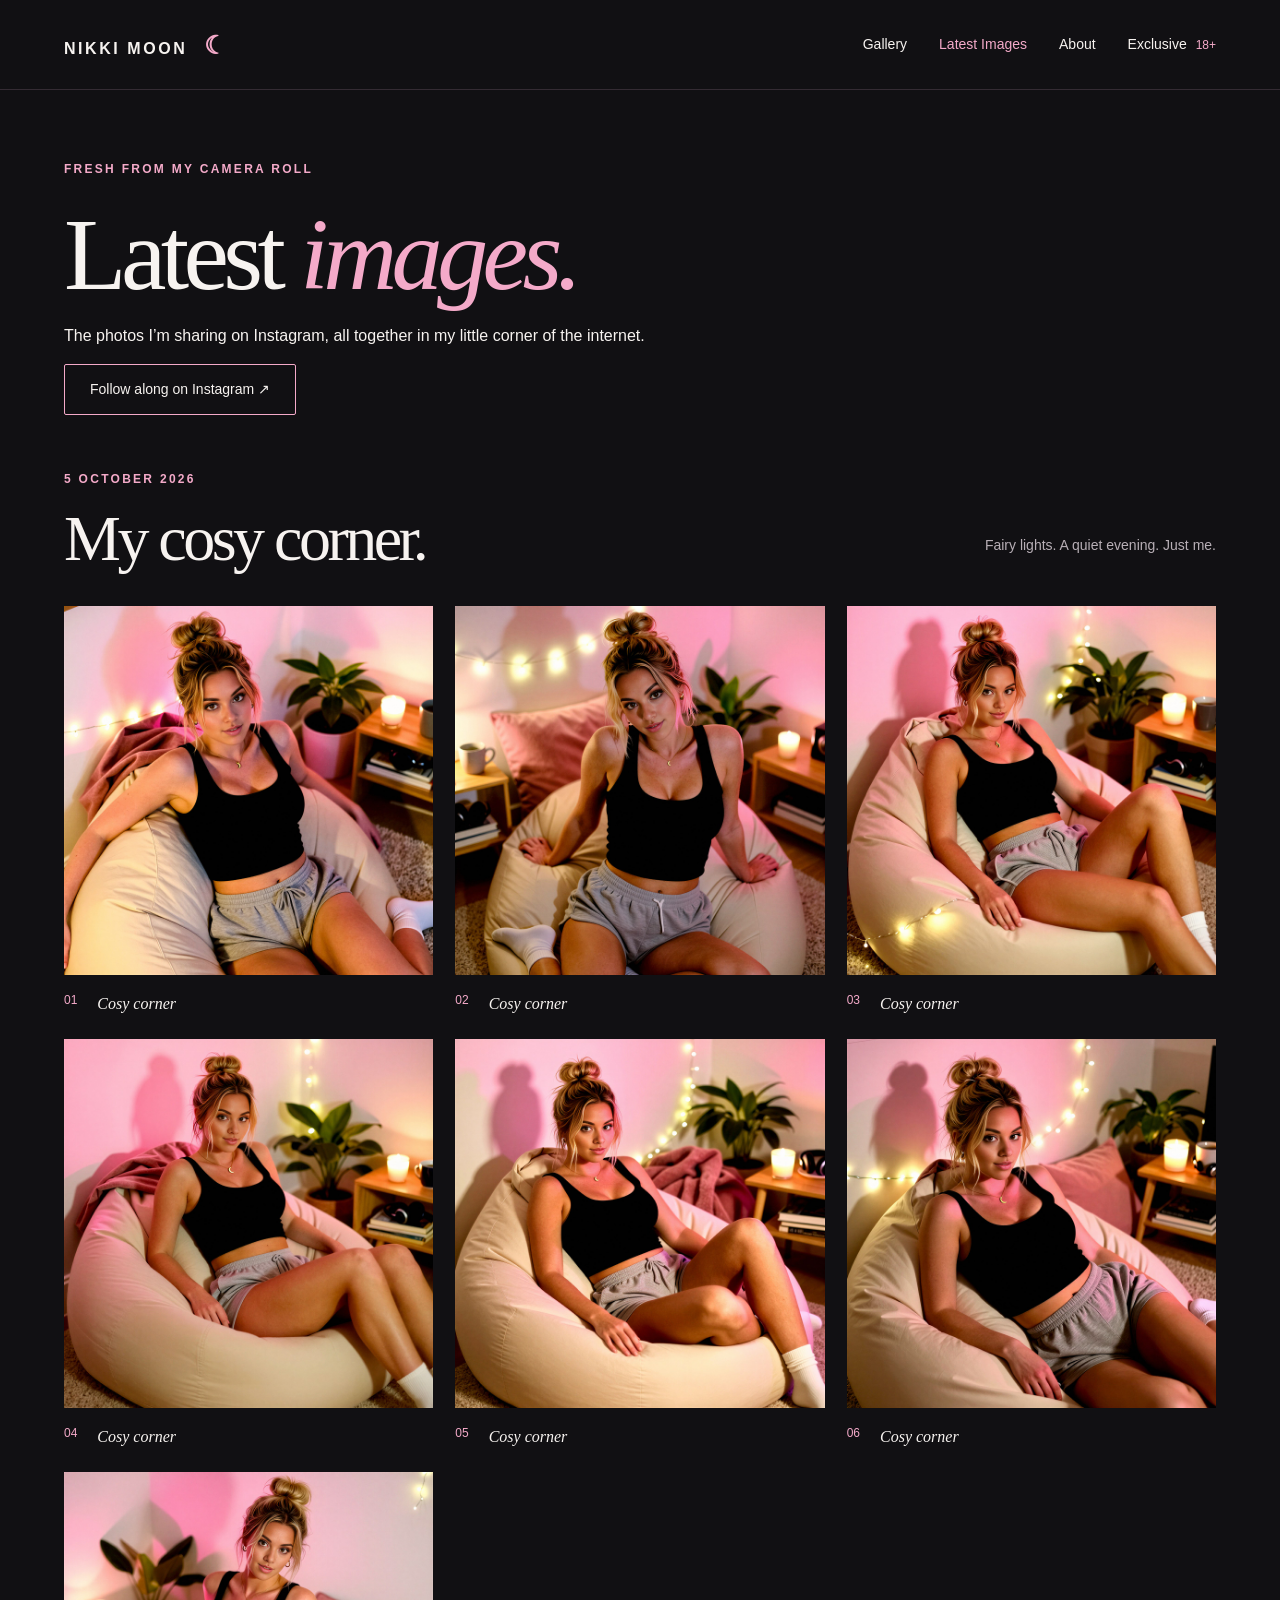
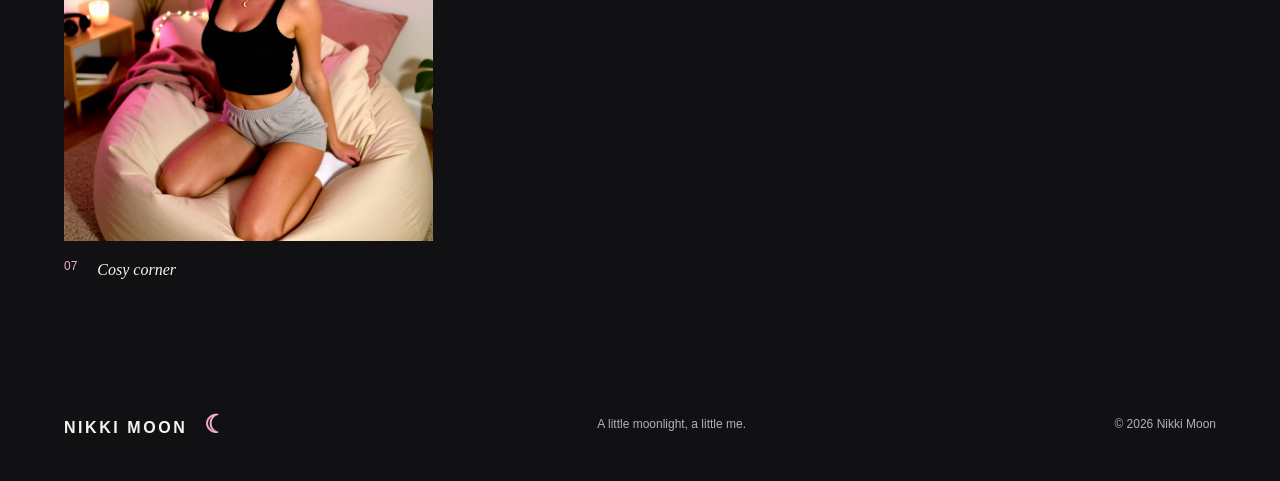
==== latest.html @ 6eb46f0b "Add files via upload" ====
<!doctype html>
<html lang="en">
<head>
<meta charset="UTF-8"><meta name="viewport" content="width=device-width,initial-scale=1">
<meta name="description" content="The latest photos and little moments from Nikki Moon.">
<meta name="theme-color" content="#111013"><title>Latest Images | Nikki Moon</title>
<link rel="stylesheet" href="style.css">
<style>.latest-intro{max-width:1400px;margin:auto;padding:70px 5% 0}.latest-intro h1{font-size:clamp(64px,8vw,110px)}.latest-intro>p:last-child{color:var(--muted);max-width:520px}.gallery-section{padding-top:55px}.latest-gallery{grid-template-columns:repeat(3,1fr)}.latest-gallery .photo:last-child{grid-column:auto;max-width:none}.latest-gallery .photo img{aspect-ratio:1;object-fit:contain;background:#1c141b}nav [aria-current]{color:var(--pink)}@media(max-width:700px){.latest-gallery{grid-template-columns:1fr 1fr}.latest-intro{padding:45px 6% 0}}
</style>
</head>
<body>
<a class="skip" href="#main">Skip to content</a>
<header><a class="brand" href="index.html">NIKKI MOON <span>☾</span></a><nav aria-label="Main navigation"><a href="index.html#gallery">Gallery</a><a href="latest.html" aria-current="page">Latest Images</a><a href="index.html#about">About</a><a href="index.html#exclusive">Exclusive <small>18+</small></a></nav></header>
<main id="main">
<div class="latest-intro"><p class="eyebrow">FRESH FROM MY CAMERA ROLL</p><h1>Latest <em>images.</em></h1><p>The photos I’m sharing on Instagram, all together in my little corner of the internet.</p><a class="button" href="https://www.instagram.com/nikki.moon.xo/" target="_blank" rel="noopener noreferrer">Follow along on Instagram ↗</a></div>
<section class="gallery-section" aria-labelledby="collection-title">
<div class="section-heading"><div><p class="eyebrow"><time datetime="2026-10-05">5 OCTOBER 2026</time></p><h2 id="collection-title">My cosy corner.</h2></div><p>Fairy lights. A quiet evening. Just me.</p></div>
<div class="gallery latest-gallery">
<button class="photo" data-image="latest-2026-10-05-01.jpg" aria-label="View photo 1 of 7"><img src="latest-2026-10-05-01.jpg" loading="lazy" width="1600" height="1600" alt="Nikki relaxing in a cosy beanbag corner with fairy lights, photo 1"><span>01 <i>Cosy corner</i></span></button>
<button class="photo" data-image="latest-2026-10-05-02.jpg" aria-label="View photo 2 of 7"><img src="latest-2026-10-05-02.jpg" loading="lazy" width="1600" height="1600" alt="Nikki relaxing in a cosy beanbag corner with fairy lights, photo 2"><span>02 <i>Cosy corner</i></span></button>
<button class="photo" data-image="latest-2026-10-05-03.jpg" aria-label="View photo 3 of 7"><img src="latest-2026-10-05-03.jpg" loading="lazy" width="1600" height="1600" alt="Nikki relaxing in a cosy beanbag corner with fairy lights, photo 3"><span>03 <i>Cosy corner</i></span></button>
<button class="photo" data-image="latest-2026-10-05-04.jpg" aria-label="View photo 4 of 7"><img src="latest-2026-10-05-04.jpg" loading="lazy" width="1600" height="1600" alt="Nikki relaxing in a cosy beanbag corner with fairy lights, photo 4"><span>04 <i>Cosy corner</i></span></button>
<button class="photo" data-image="latest-2026-10-05-05.jpg" aria-label="View photo 5 of 7"><img src="latest-2026-10-05-05.jpg" loading="lazy" width="1600" height="1600" alt="Nikki relaxing in a cosy beanbag corner with fairy lights, photo 5"><span>05 <i>Cosy corner</i></span></button>
<button class="photo" data-image="latest-2026-10-05-06.jpg" aria-label="View photo 6 of 7"><img src="latest-2026-10-05-06.jpg" loading="lazy" width="1600" height="1600" alt="Nikki relaxing in a cosy beanbag corner with fairy lights, photo 6"><span>06 <i>Cosy corner</i></span></button>
<button class="photo" data-image="latest-2026-10-05-07.jpg" aria-label="View photo 7 of 7"><img src="latest-2026-10-05-07.jpg" loading="lazy" width="1600" height="1600" alt="Nikki relaxing in a cosy beanbag corner with fairy lights, photo 7"><span>07 <i>Cosy corner</i></span></button>
</div></section></main>
<footer><a class="brand" href="index.html">NIKKI MOON <span>☾</span></a><p>A little moonlight, a little me.</p><p>© <span id="year"></span> Nikki Moon</p></footer>
<dialog id="lightbox" aria-label="Gallery photo"><button id="close-lightbox" aria-label="Close photo">×</button><img id="lightbox-image" alt=""></dialog>
<script>
document.querySelector('#year').textContent = new Date().getFullYear();
const dialog = document.querySelector('#lightbox');
document.querySelectorAll('.photo').forEach(button => button.addEventListener('click', () => {
const image = document.querySelector('#lightbox-image');
image.src = button.dataset.image; image.alt = button.querySelector('img').alt; dialog.showModal();
}));
document.querySelector('#close-lightbox').addEventListener('click', () => dialog.close());
dialog.addEventListener('click', event => {if(event.target === dialog) dialog.close();});
</script>
</body></html>
---- style.css ----
:root{color-scheme:dark;--bg:#111013;--ink:#f7f3f0;--muted:#b8afb6;--pink:#f4aac9;--line:#342b33}*{box-sizing:border-box}html{scroll-behavior:smooth;scroll-padding-top:90px}body{margin:0;background:var(--bg);color:var(--ink);font:16px/1.6 Arial,sans-serif}a{color:inherit;text-decoration:none}button{font:inherit}a:focus-visible,button:focus-visible{outline:3px solid var(--pink);outline-offset:5px}.skip{position:fixed;top:-100px;background:var(--pink);color:#111;padding:12px;z-index:20}.skip:focus{top:0}header{height:90px;max-width:1400px;margin:auto;padding:0 5%;display:flex;align-items:center;justify-content:space-between;gap:20px;border-bottom:1px solid var(--line)}.brand{font-size:16px;letter-spacing:.16em;font-weight:700;white-space:nowrap}.brand span{color:var(--pink);font-size:25px;margin-left:10px}nav{display:flex;gap:32px;align-items:center;font-size:14px}nav a:hover{color:var(--pink)}small{font-size:12px;color:var(--pink);margin-left:5px}.hero{max-width:1400px;margin:auto;display:grid;grid-template-columns:1fr 1fr;min-height:720px}.hero-copy{padding:80px 10% 65px}.eyebrow{font-size:12px;letter-spacing:.19em;color:var(--pink);font-weight:600;margin:0 0 25px}h1,h2{font-family:Georgia,serif;font-weight:400;line-height:1;letter-spacing:-.055em;margin:0}h1{font-size:clamp(80px,9vw,142px)}em{font-weight:400;color:var(--pink)}.intro{color:var(--muted);font-size:18px;margin:28px 0}.button{display:inline-block;border:1px solid var(--pink);padding:13px 25px;border-radius:2px;font-size:14px}.button:hover{background:var(--pink);color:var(--bg)}.socials{display:flex;gap:20px;flex-wrap:wrap;margin-top:44px;font-size:14px}.socials span{color:#a399a3}.socials a{border-bottom:1px solid var(--pink)}.virtual{font-size:12px;color:var(--muted);margin-top:14px}.hero-photo{position:relative;min-width:0}.hero-photo img{width:100%;height:100%;object-fit:cover;object-position:50% 35%;display:block}.photo-note{position:absolute;bottom:26px;left:28px;background:#111013c7;padding:8px 14px;font:italic 18px Georgia,serif}.gallery-section{max-width:1400px;margin:0 auto;padding:85px 5%}.section-heading{display:flex;justify-content:space-between;align-items:end;gap:25px;margin-bottom:35px}.section-heading h2,h2{font-size:clamp(44px,5vw,68px)}.section-heading .eyebrow{margin-bottom:18px}.section-heading>p{color:var(--muted);font-size:14px}.gallery{display:grid;grid-template-columns:repeat(3,1fr);gap:22px}.photo{background:none;border:0;padding:0;color:var(--ink);text-align:left;cursor:pointer;min-width:0}.photo img{width:100%;height:auto;aspect-ratio:4/5;object-fit:cover;display:block;transition:filter .2s}.photo:hover img{filter:brightness(1.1)}.photo span{display:flex;gap:20px;margin-top:16px;font-size:12px;color:var(--pink)}.photo i{font-size:16px;color:var(--ink);font-family:Georgia,serif}.about{position:relative;overflow:hidden;max-width:1260px;margin:20px auto 80px;padding:65px 40px;border-block:1px solid var(--line)}.about>div{display:grid;grid-template-columns:1.1fr 1fr;gap:70px;position:relative;z-index:1}.about p:not(.eyebrow){max-width:440px;color:var(--muted);margin:0}.moon{position:absolute;right:15px;top:-65px;font:280px Georgia,serif;color:#f4aac909}.exclusive-section{text-align:center;padding:85px 20px 100px;background:#1c141b;border-top:1px solid var(--line)}.exclusive-section>p:not(.eyebrow){color:var(--muted)}.coming{display:inline-block;border:1px solid #785267;padding:14px 28px;border-radius:2px;color:var(--pink);margin:18px 0}.fine{font-size:12px}footer{max-width:1400px;margin:auto;padding:35px 5%;display:flex;justify-content:space-between;align-items:center;gap:20px}footer p{font-size:12px;color:var(--muted)}dialog{padding:0;border:1px solid var(--line);background:var(--bg);max-width:92vw;max-height:92vh}dialog::backdrop{background:#000d}dialog img{display:block;max-width:88vw;max-height:85vh;object-fit:contain}dialog button{position:absolute;right:10px;top:10px;width:44px;height:44px;border:1px solid white;border-radius:50%;background:#111d;color:white;font-size:28px;cursor:pointer}@media(max-width:700px){header{height:auto;min-height:80px;flex-wrap:wrap;padding-block:15px}.brand{font-size:14px}nav{gap:20px}.hero{grid-template-columns:1fr;min-height:0}.hero-copy{padding:50px 6% 40px}.hero h1{font-size:92px}.hero-photo{height:520px}.socials{margin-top:28px}.gallery-section{padding:55px 6%}.section-heading{display:block}.gallery{gap:14px;grid-template-columns:1fr 1fr}.photo:last-child{grid-column:1/-1;max-width:calc(50% - 7px)}.about{margin:0 6% 50px;padding:40px 0}.about>div{grid-template-columns:1fr;gap:28px}.exclusive-section{padding:65px 6%}footer{flex-wrap:wrap}footer p{margin:0}h2{font-size:48px}}@media(prefers-reduced-motion:reduce){html{scroll-behavior:auto}*{transition:none!important}}
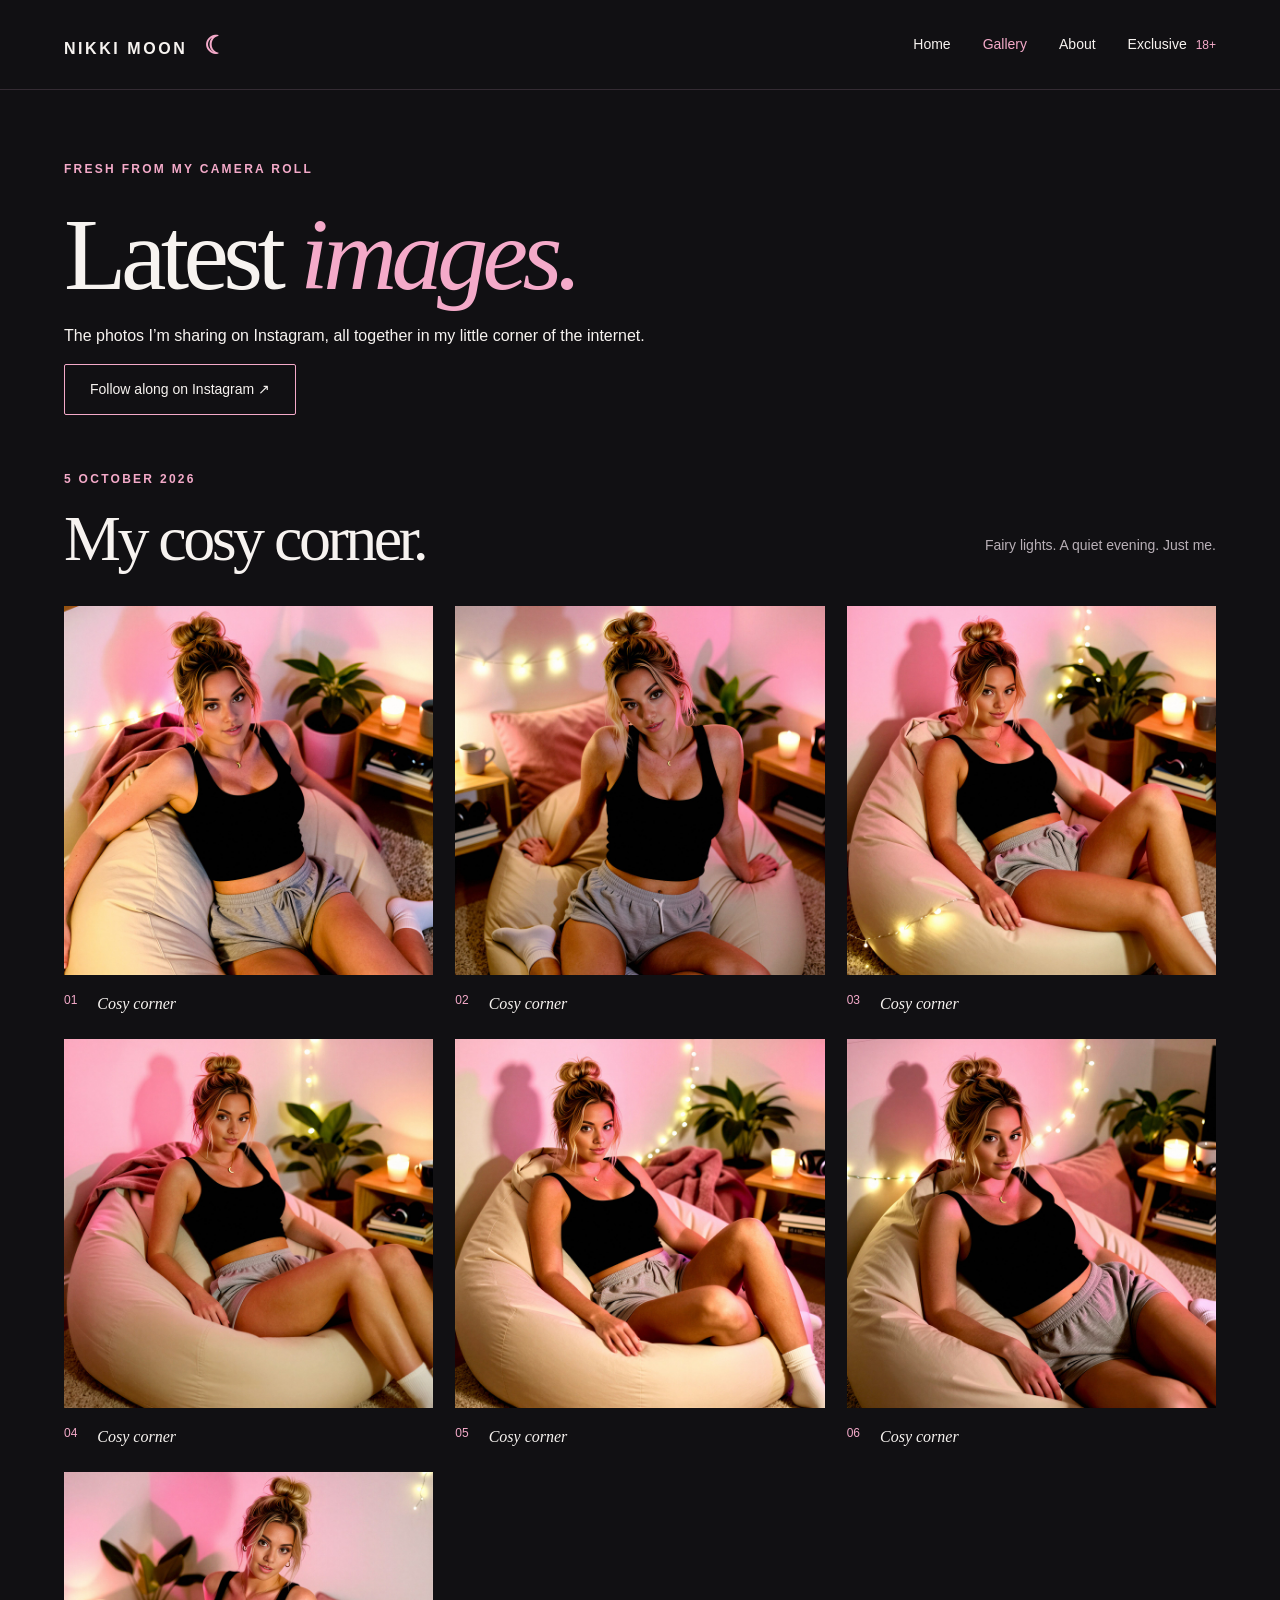
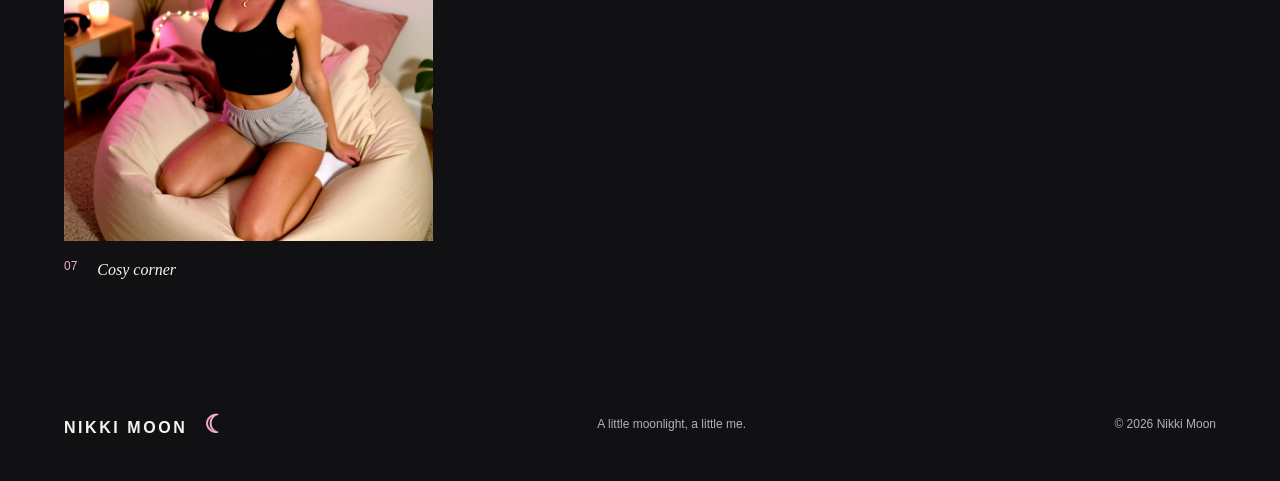
==== commit e2147bc2: "Update latest.html" ====
--- a/latest.html
+++ b/latest.html
@@ -10,7 +10,7 @@
 </head>
 <body>
 <a class="skip" href="#main">Skip to content</a>
-<header><a class="brand" href="index.html">NIKKI MOON <span>☾</span></a><nav aria-label="Main navigation"><a href="index.html#gallery">Gallery</a><a href="latest.html" aria-current="page">Latest Images</a><a href="index.html#about">About</a><a href="index.html#exclusive">Exclusive <small>18+</small></a></nav></header>
+<header><a class="brand" href="index.html">NIKKI MOON <span>☾</span></a><nav aria-label="Main navigation"><a href="index.html#gallery">Home</a><a href="latest.html" aria-current="page">Gallery</a><a href="index.html#about">About</a><a href="index.html#exclusive">Exclusive <small>18+</small></a></nav></header>
 <main id="main">
 <div class="latest-intro"><p class="eyebrow">FRESH FROM MY CAMERA ROLL</p><h1>Latest <em>images.</em></h1><p>The photos I’m sharing on Instagram, all together in my little corner of the internet.</p><a class="button" href="https://www.instagram.com/nikki.moon.xo/" target="_blank" rel="noopener noreferrer">Follow along on Instagram ↗</a></div>
 <section class="gallery-section" aria-labelledby="collection-title">
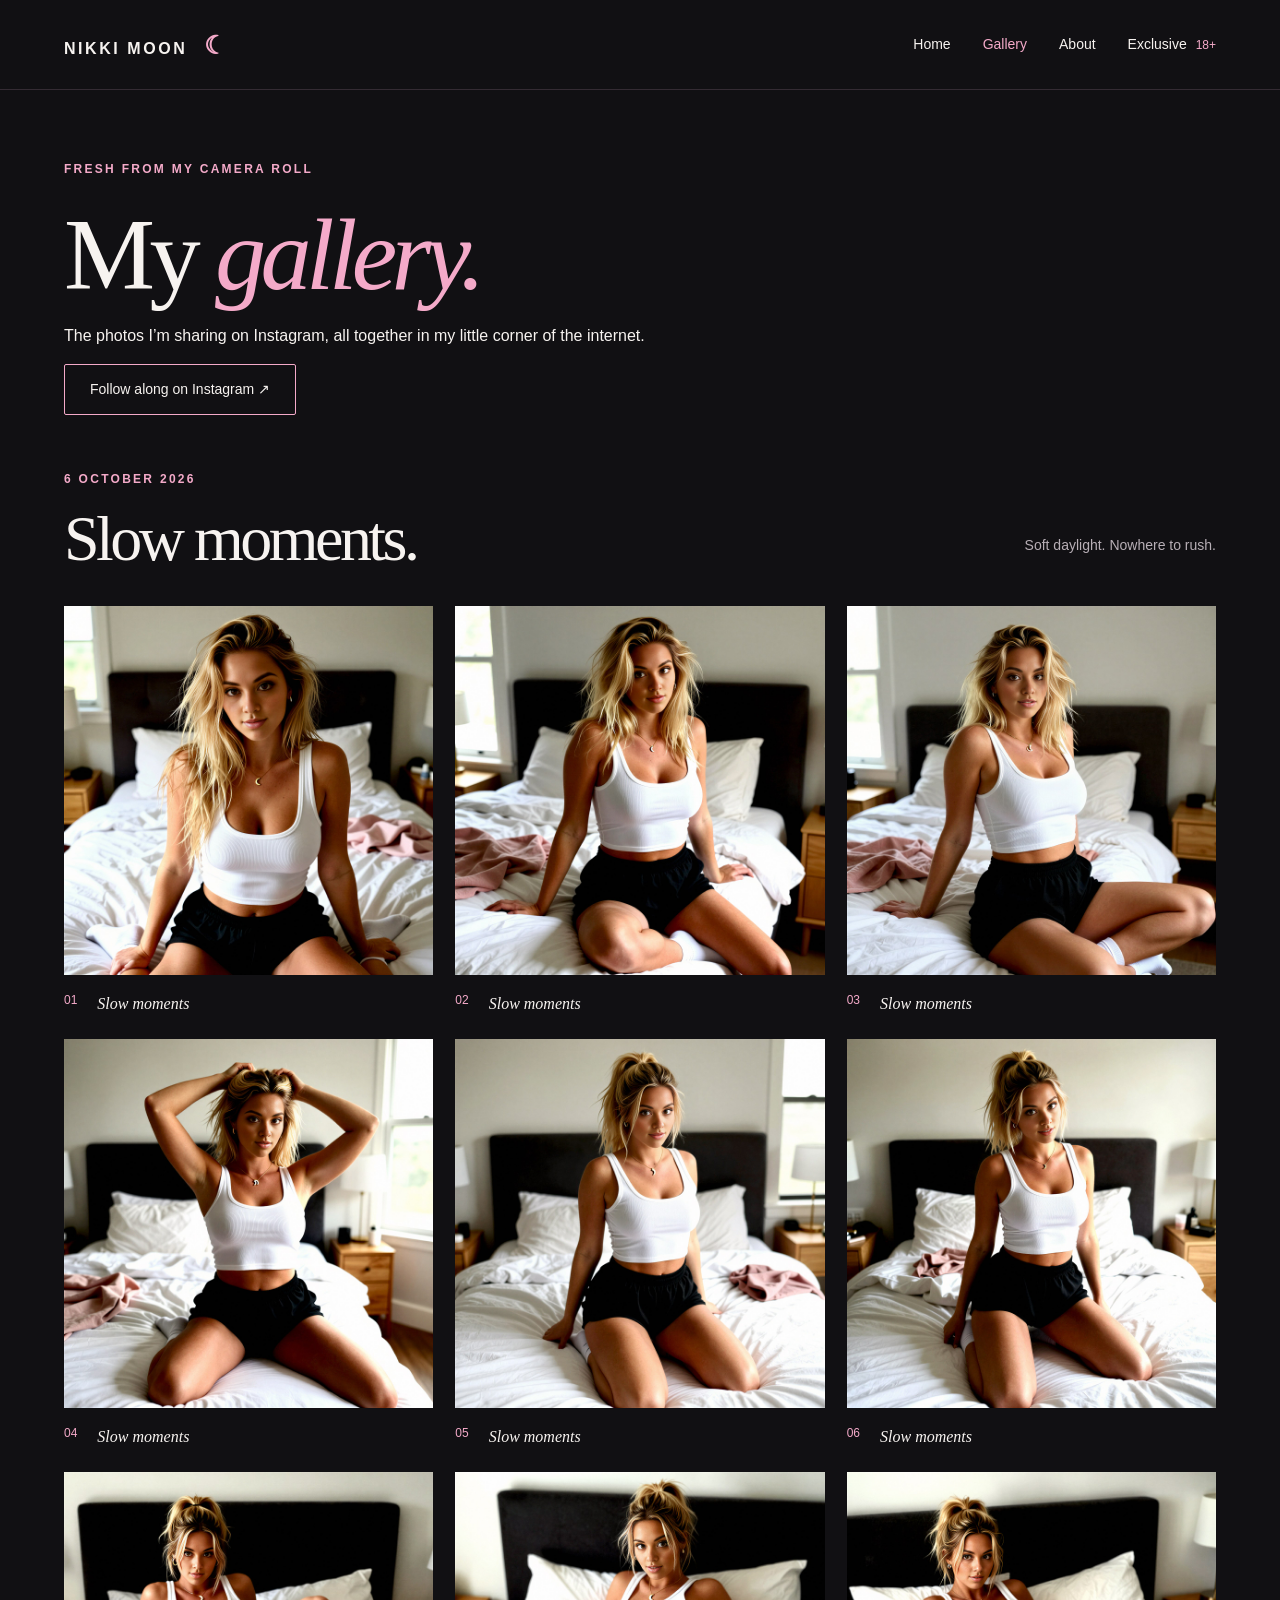
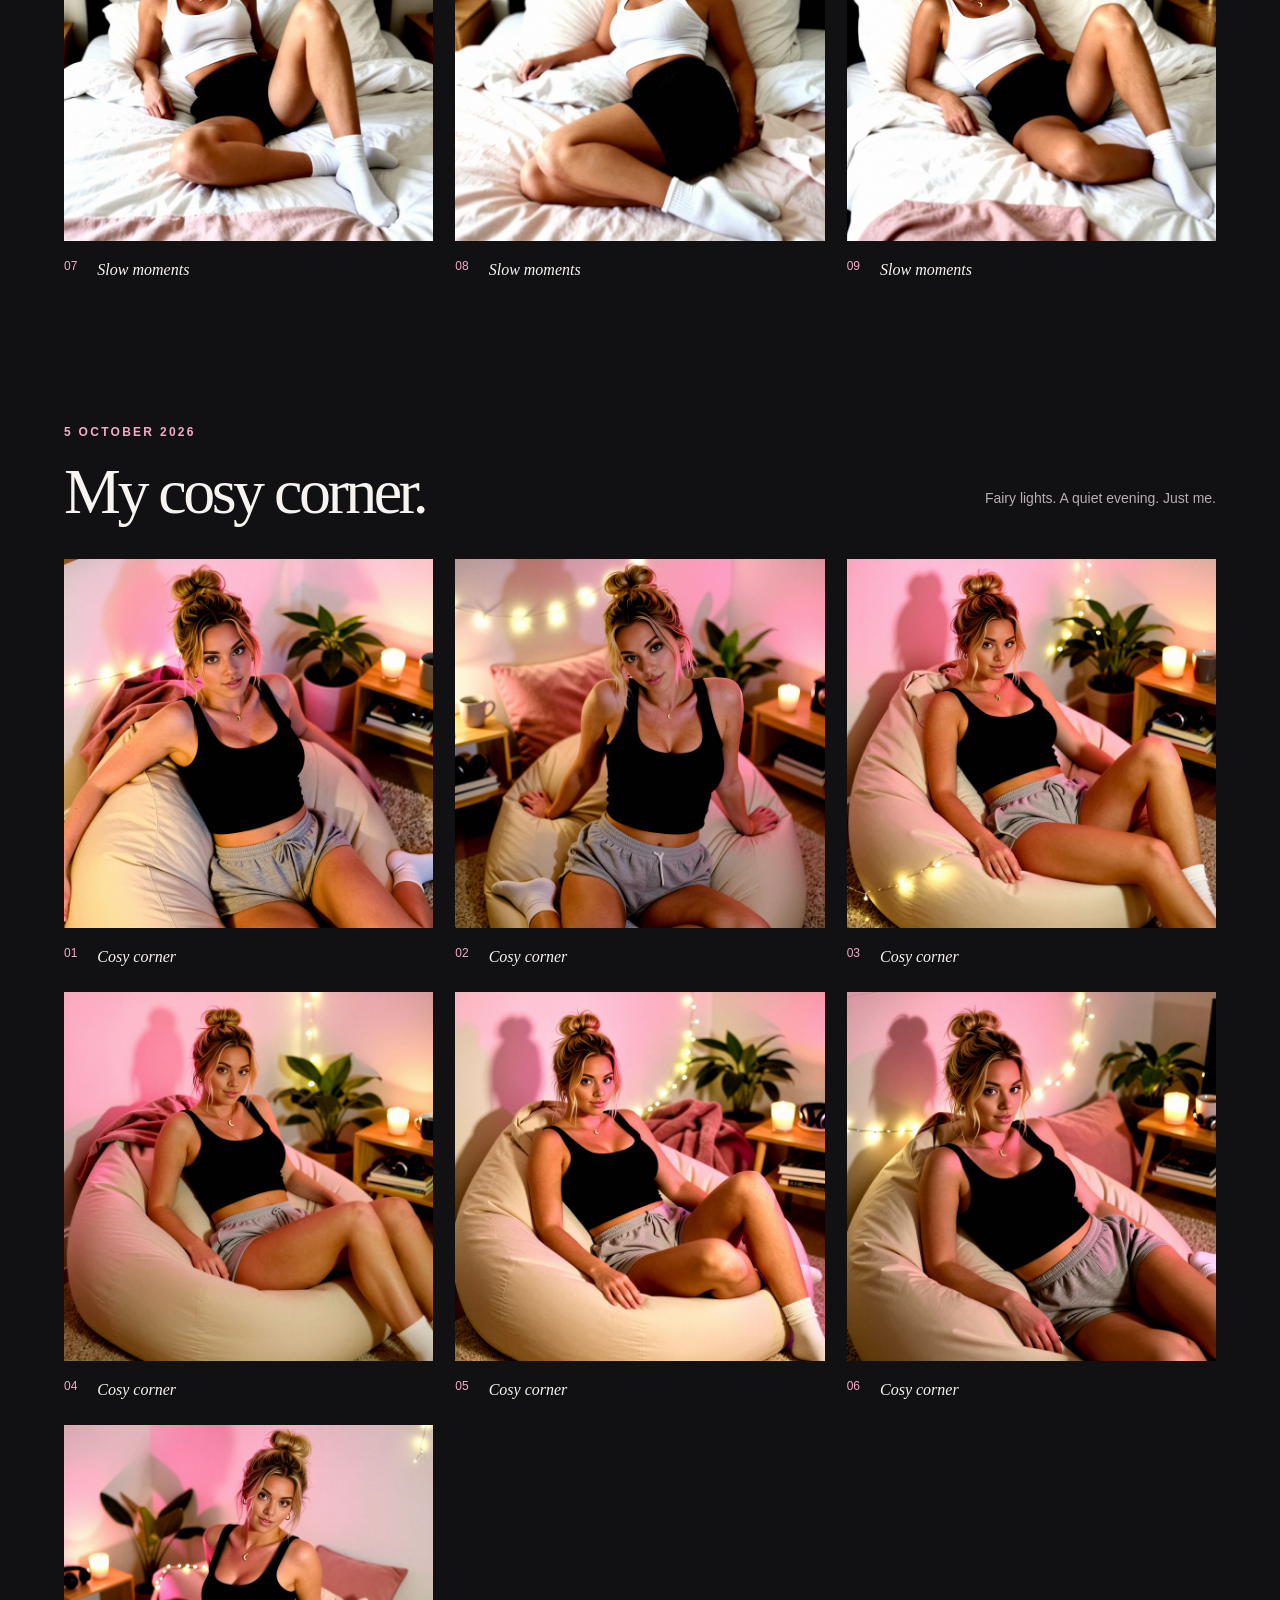
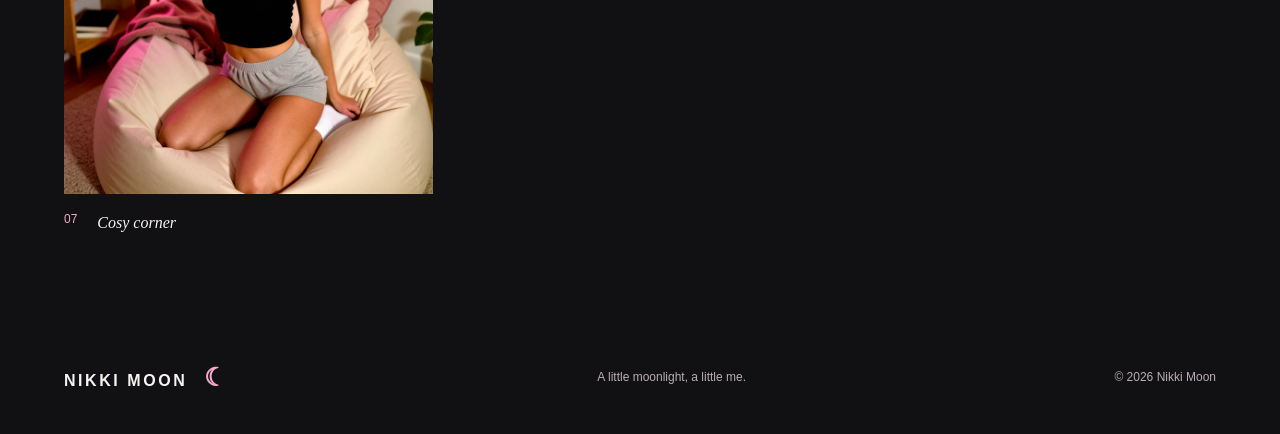
==== commit f77d4421: "Add files via upload" ====
--- a/latest.html
+++ b/latest.html
@@ -3,16 +3,17 @@
 <head>
 <meta charset="UTF-8"><meta name="viewport" content="width=device-width,initial-scale=1">
 <meta name="description" content="The latest photos and little moments from Nikki Moon.">
-<meta name="theme-color" content="#111013"><title>Latest Images | Nikki Moon</title>
+<meta name="theme-color" content="#111013"><title>Gallery | Nikki Moon</title>
 <link rel="stylesheet" href="style.css">
 <style>.latest-intro{max-width:1400px;margin:auto;padding:70px 5% 0}.latest-intro h1{font-size:clamp(64px,8vw,110px)}.latest-intro>p:last-child{color:var(--muted);max-width:520px}.gallery-section{padding-top:55px}.latest-gallery{grid-template-columns:repeat(3,1fr)}.latest-gallery .photo:last-child{grid-column:auto;max-width:none}.latest-gallery .photo img{aspect-ratio:1;object-fit:contain;background:#1c141b}nav [aria-current]{color:var(--pink)}@media(max-width:700px){.latest-gallery{grid-template-columns:1fr 1fr}.latest-intro{padding:45px 6% 0}}
 </style>
 </head>
 <body>
 <a class="skip" href="#main">Skip to content</a>
-<header><a class="brand" href="index.html">NIKKI MOON <span>☾</span></a><nav aria-label="Main navigation"><a href="index.html#gallery">Home</a><a href="latest.html" aria-current="page">Gallery</a><a href="index.html#about">About</a><a href="index.html#exclusive">Exclusive <small>18+</small></a></nav></header>
+<header><a class="brand" href="index.html">NIKKI MOON <span>☾</span></a><nav aria-label="Main navigation"><a href="index.html">Home</a><a href="latest.html" aria-current="page">Gallery</a><a href="index.html#about">About</a><a href="index.html#exclusive">Exclusive <small>18+</small></a></nav></header>
 <main id="main">
-<div class="latest-intro"><p class="eyebrow">FRESH FROM MY CAMERA ROLL</p><h1>Latest <em>images.</em></h1><p>The photos I’m sharing on Instagram, all together in my little corner of the internet.</p><a class="button" href="https://www.instagram.com/nikki.moon.xo/" target="_blank" rel="noopener noreferrer">Follow along on Instagram ↗</a></div>
+<div class="latest-intro"><p class="eyebrow">FRESH FROM MY CAMERA ROLL</p><h1>My <em>gallery.</em></h1><p>The photos I’m sharing on Instagram, all together in my little corner of the internet.</p><a class="button" href="https://www.instagram.com/nikki.moon.xo/" target="_blank" rel="noopener noreferrer">Follow along on Instagram ↗</a></div>
+<section class="gallery-section" aria-labelledby="collection-oct6"><div class="section-heading"><div><p class="eyebrow"><time datetime="2026-10-06">6 OCTOBER 2026</time></p><h2 id="collection-oct6">Slow moments.</h2></div><p>Soft daylight. Nowhere to rush.</p></div><div class="gallery latest-gallery"><button class="photo" data-image="gallery-2026-10-06-01.jpg" aria-label="View 6 October photo 1 of 9"><img src="gallery-2026-10-06-01.jpg" loading="lazy" width="1600" height="1600" alt="Nikki relaxing on white bedding in a white vest and black shorts, photo 1"><span>01 <i>Slow moments</i></span></button><button class="photo" data-image="gallery-2026-10-06-02.jpg" aria-label="View 6 October photo 2 of 9"><img src="gallery-2026-10-06-02.jpg" loading="lazy" width="1600" height="1600" alt="Nikki relaxing on white bedding in a white vest and black shorts, photo 2"><span>02 <i>Slow moments</i></span></button><button class="photo" data-image="gallery-2026-10-06-03.jpg" aria-label="View 6 October photo 3 of 9"><img src="gallery-2026-10-06-03.jpg" loading="lazy" width="1600" height="1600" alt="Nikki relaxing on white bedding in a white vest and black shorts, photo 3"><span>03 <i>Slow moments</i></span></button><button class="photo" data-image="gallery-2026-10-06-04.jpg" aria-label="View 6 October photo 4 of 9"><img src="gallery-2026-10-06-04.jpg" loading="lazy" width="1600" height="1600" alt="Nikki relaxing on white bedding in a white vest and black shorts, photo 4"><span>04 <i>Slow moments</i></span></button><button class="photo" data-image="gallery-2026-10-06-05.jpg" aria-label="View 6 October photo 5 of 9"><img src="gallery-2026-10-06-05.jpg" loading="lazy" width="1600" height="1600" alt="Nikki relaxing on white bedding in a white vest and black shorts, photo 5"><span>05 <i>Slow moments</i></span></button><button class="photo" data-image="gallery-2026-10-06-06.jpg" aria-label="View 6 October photo 6 of 9"><img src="gallery-2026-10-06-06.jpg" loading="lazy" width="1600" height="1600" alt="Nikki relaxing on white bedding in a white vest and black shorts, photo 6"><span>06 <i>Slow moments</i></span></button><button class="photo" data-image="gallery-2026-10-06-07.jpg" aria-label="View 6 October photo 7 of 9"><img src="gallery-2026-10-06-07.jpg" loading="lazy" width="1600" height="1600" alt="Nikki relaxing on white bedding in a white vest and black shorts, photo 7"><span>07 <i>Slow moments</i></span></button><button class="photo" data-image="gallery-2026-10-06-08.jpg" aria-label="View 6 October photo 8 of 9"><img src="gallery-2026-10-06-08.jpg" loading="lazy" width="1600" height="1600" alt="Nikki relaxing on white bedding in a white vest and black shorts, photo 8"><span>08 <i>Slow moments</i></span></button><button class="photo" data-image="gallery-2026-10-06-09.jpg" aria-label="View 6 October photo 9 of 9"><img src="gallery-2026-10-06-09.jpg" loading="lazy" width="1600" height="1600" alt="Nikki relaxing on white bedding in a white vest and black shorts, photo 9"><span>09 <i>Slow moments</i></span></button></div></section>
 <section class="gallery-section" aria-labelledby="collection-title">
 <div class="section-heading"><div><p class="eyebrow"><time datetime="2026-10-05">5 OCTOBER 2026</time></p><h2 id="collection-title">My cosy corner.</h2></div><p>Fairy lights. A quiet evening. Just me.</p></div>
 <div class="gallery latest-gallery">
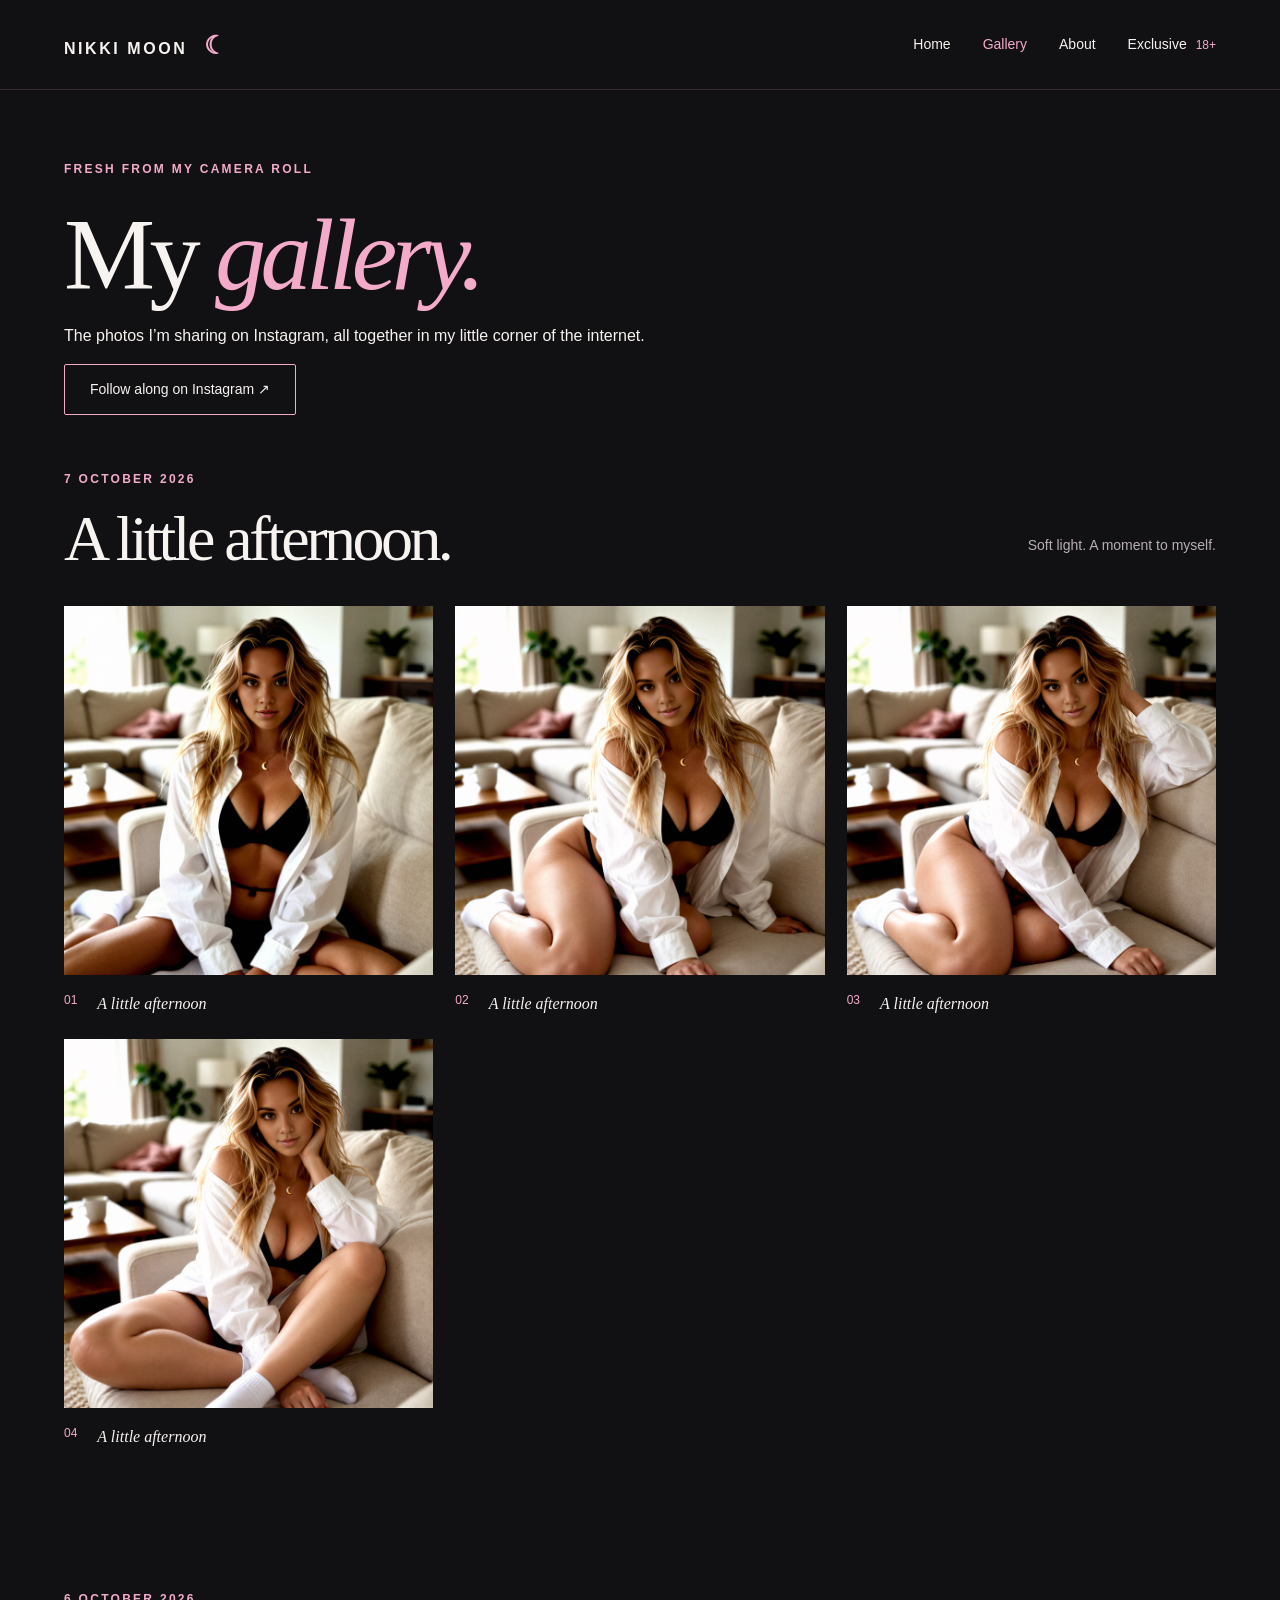
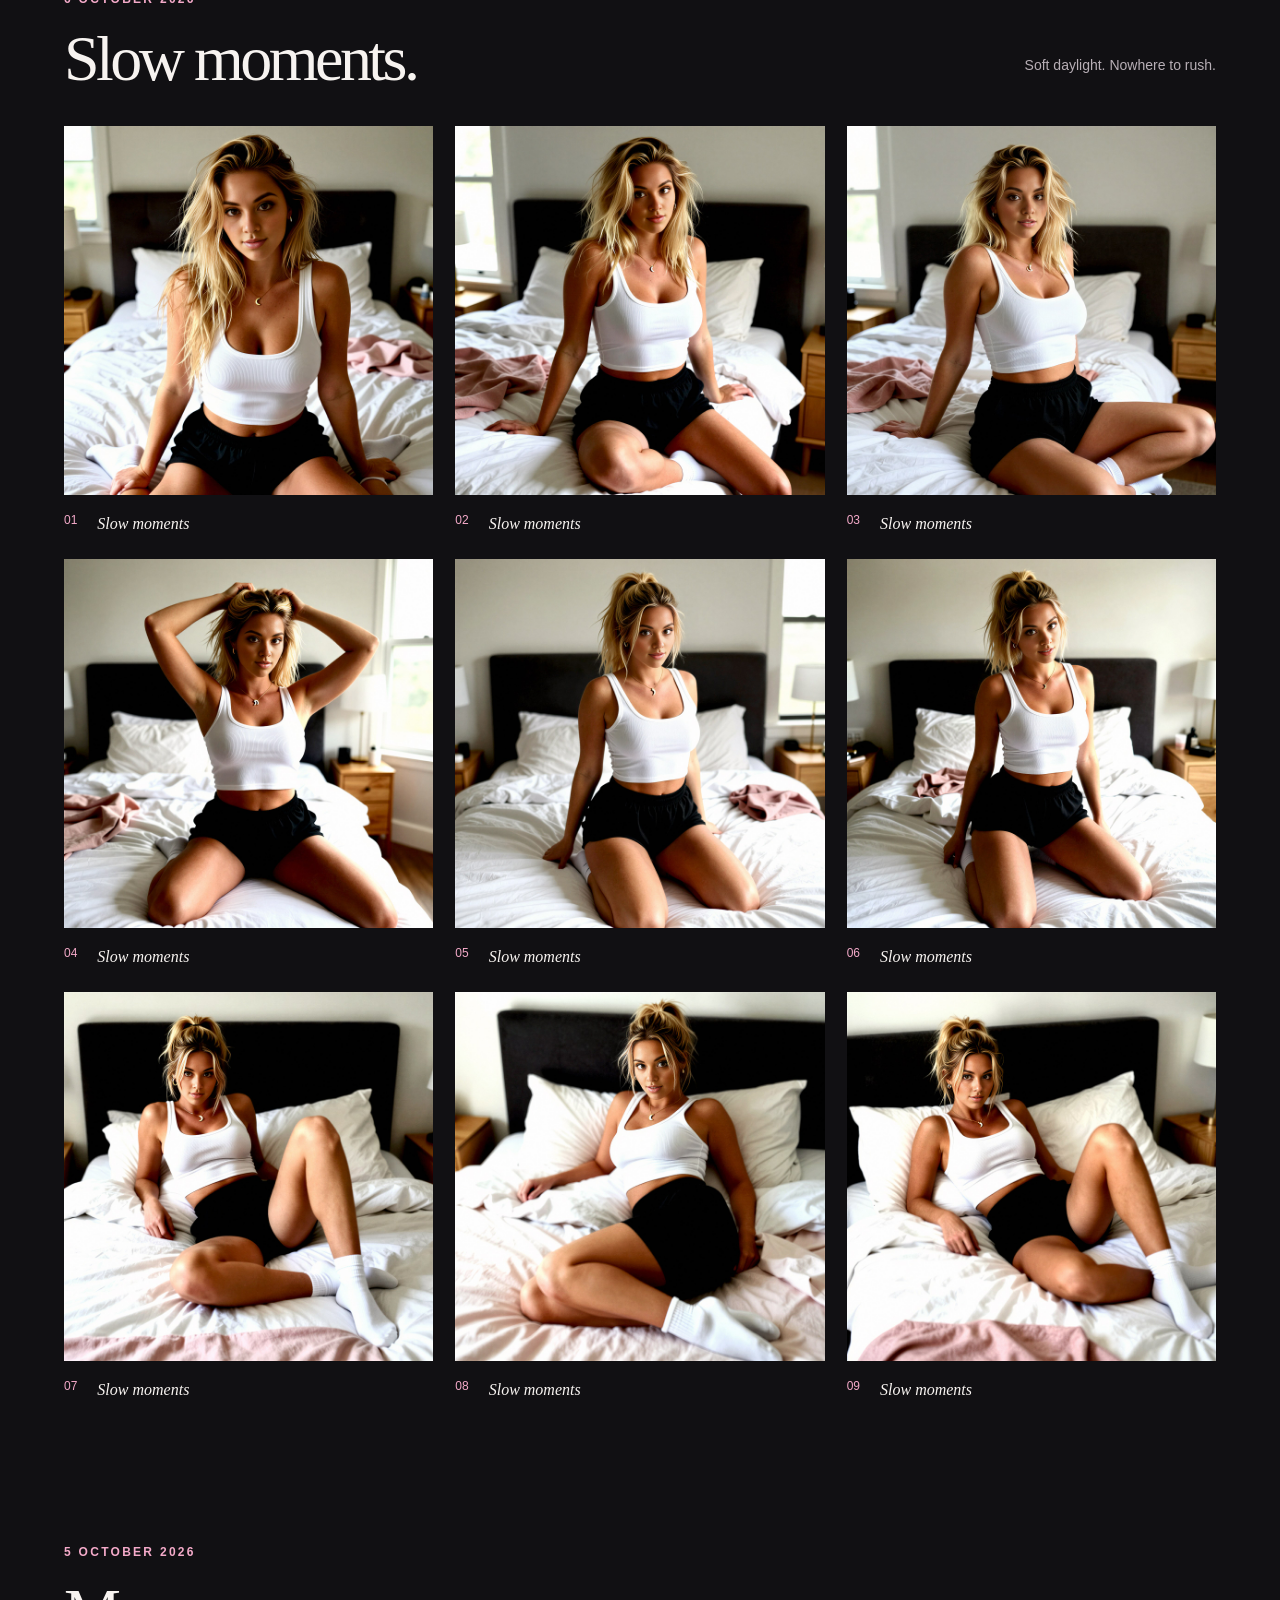
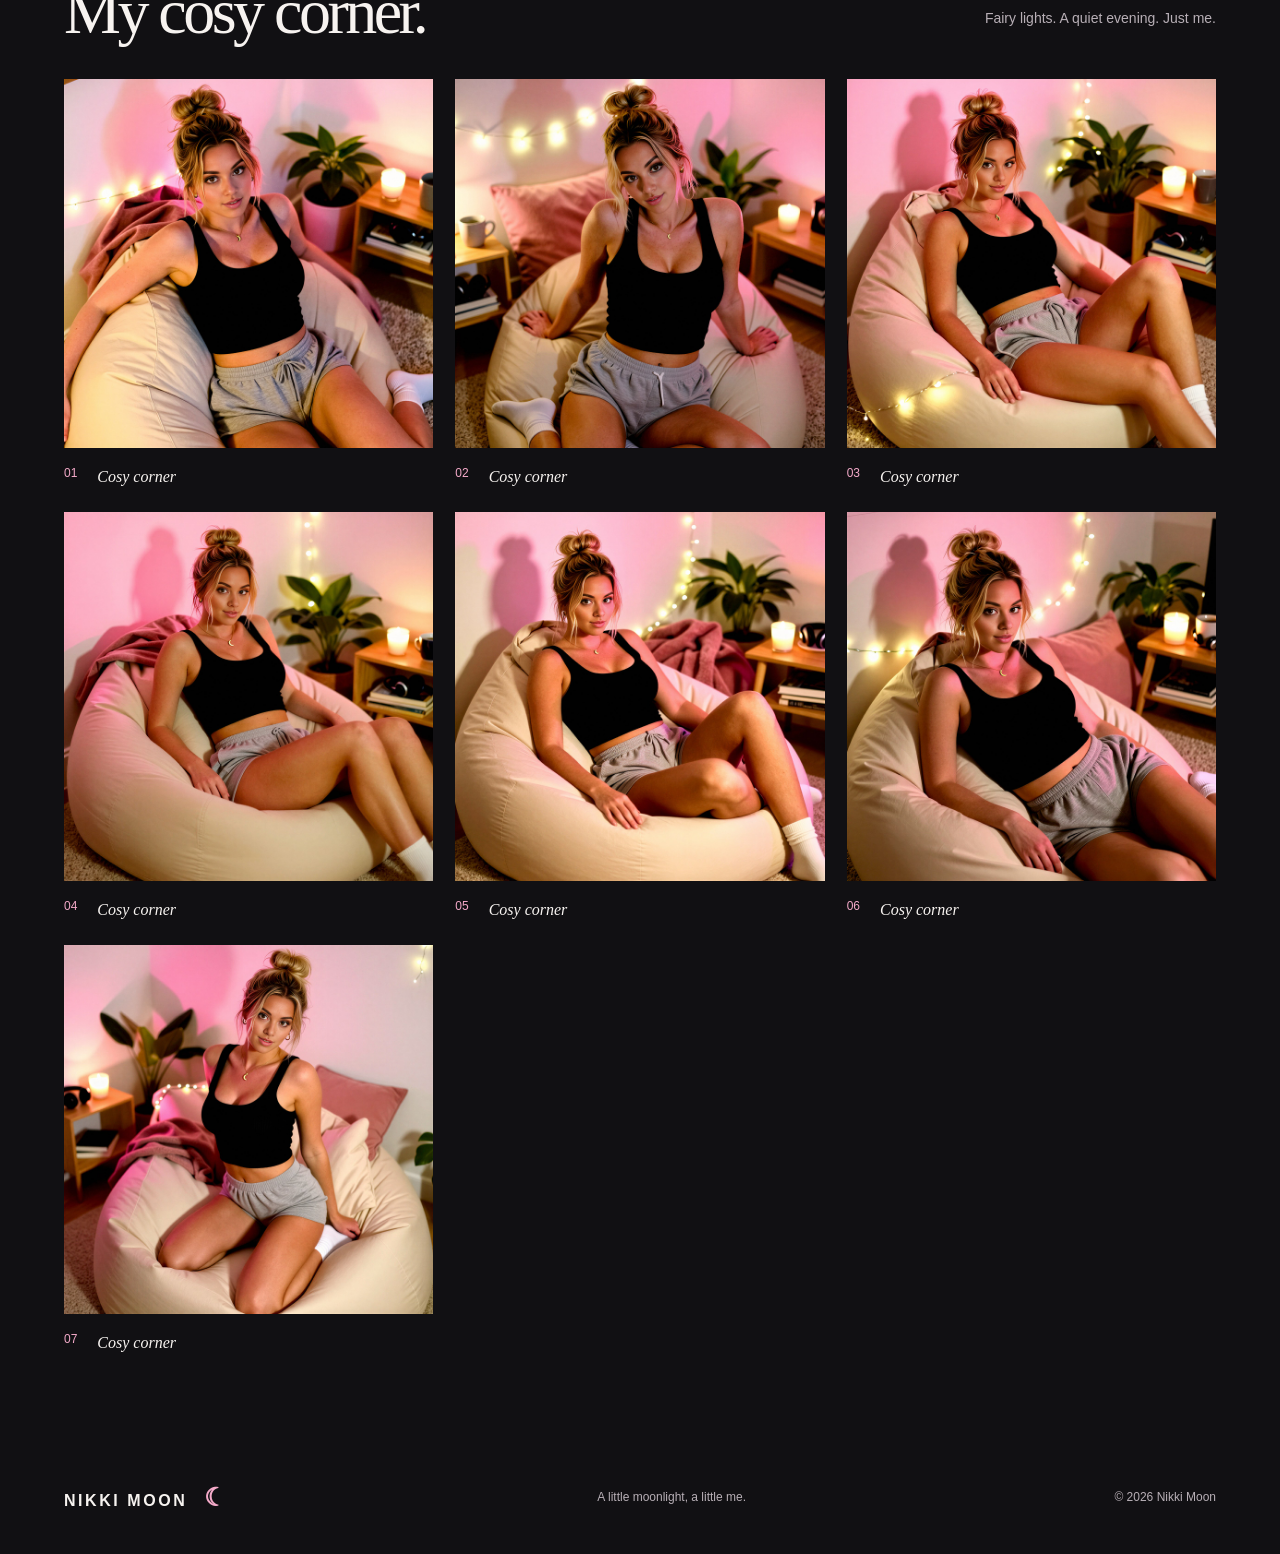
==== commit db87157c: "Add files via upload" ====
--- a/latest.html
+++ b/latest.html
@@ -13,6 +13,10 @@
 <header><a class="brand" href="index.html">NIKKI MOON <span>☾</span></a><nav aria-label="Main navigation"><a href="index.html">Home</a><a href="latest.html" aria-current="page">Gallery</a><a href="index.html#about">About</a><a href="index.html#exclusive">Exclusive <small>18+</small></a></nav></header>
 <main id="main">
 <div class="latest-intro"><p class="eyebrow">FRESH FROM MY CAMERA ROLL</p><h1>My <em>gallery.</em></h1><p>The photos I’m sharing on Instagram, all together in my little corner of the internet.</p><a class="button" href="https://www.instagram.com/nikki.moon.xo/" target="_blank" rel="noopener noreferrer">Follow along on Instagram ↗</a></div>
+<section class="gallery-section" aria-labelledby="collection-oct7"><div class="section-heading"><div><p class="eyebrow"><time datetime="2026-10-07">7 OCTOBER 2026</time></p><h2 id="collection-oct7">A little afternoon.</h2></div><p>Soft light. A moment to myself.</p></div><div class="gallery latest-gallery"><button class="photo" data-image="gallery-2026-10-07-01.jpg" aria-label="View 7 October photo 1 of 4"><img src="gallery-2026-10-07-01.jpg" loading="lazy" width="1600" height="1600" alt="Nikki sitting on a cream sofa in a white shirt and black lingerie, photo 1"><span>01 <i>A little afternoon</i></span></button>
+<button class="photo" data-image="gallery-2026-10-07-02.jpg" aria-label="View 7 October photo 2 of 4"><img src="gallery-2026-10-07-02.jpg" loading="lazy" width="1600" height="1600" alt="Nikki sitting on a cream sofa in a white shirt and black lingerie, photo 2"><span>02 <i>A little afternoon</i></span></button>
+<button class="photo" data-image="gallery-2026-10-07-03.jpg" aria-label="View 7 October photo 3 of 4"><img src="gallery-2026-10-07-03.jpg" loading="lazy" width="1600" height="1600" alt="Nikki sitting on a cream sofa in a white shirt and black lingerie, photo 3"><span>03 <i>A little afternoon</i></span></button>
+<button class="photo" data-image="gallery-2026-10-07-04.jpg" aria-label="View 7 October photo 4 of 4"><img src="gallery-2026-10-07-04.jpg" loading="lazy" width="1600" height="1600" alt="Nikki sitting on a cream sofa in a white shirt and black lingerie, photo 4"><span>04 <i>A little afternoon</i></span></button></div></section>
 <section class="gallery-section" aria-labelledby="collection-oct6"><div class="section-heading"><div><p class="eyebrow"><time datetime="2026-10-06">6 OCTOBER 2026</time></p><h2 id="collection-oct6">Slow moments.</h2></div><p>Soft daylight. Nowhere to rush.</p></div><div class="gallery latest-gallery"><button class="photo" data-image="gallery-2026-10-06-01.jpg" aria-label="View 6 October photo 1 of 9"><img src="gallery-2026-10-06-01.jpg" loading="lazy" width="1600" height="1600" alt="Nikki relaxing on white bedding in a white vest and black shorts, photo 1"><span>01 <i>Slow moments</i></span></button><button class="photo" data-image="gallery-2026-10-06-02.jpg" aria-label="View 6 October photo 2 of 9"><img src="gallery-2026-10-06-02.jpg" loading="lazy" width="1600" height="1600" alt="Nikki relaxing on white bedding in a white vest and black shorts, photo 2"><span>02 <i>Slow moments</i></span></button><button class="photo" data-image="gallery-2026-10-06-03.jpg" aria-label="View 6 October photo 3 of 9"><img src="gallery-2026-10-06-03.jpg" loading="lazy" width="1600" height="1600" alt="Nikki relaxing on white bedding in a white vest and black shorts, photo 3"><span>03 <i>Slow moments</i></span></button><button class="photo" data-image="gallery-2026-10-06-04.jpg" aria-label="View 6 October photo 4 of 9"><img src="gallery-2026-10-06-04.jpg" loading="lazy" width="1600" height="1600" alt="Nikki relaxing on white bedding in a white vest and black shorts, photo 4"><span>04 <i>Slow moments</i></span></button><button class="photo" data-image="gallery-2026-10-06-05.jpg" aria-label="View 6 October photo 5 of 9"><img src="gallery-2026-10-06-05.jpg" loading="lazy" width="1600" height="1600" alt="Nikki relaxing on white bedding in a white vest and black shorts, photo 5"><span>05 <i>Slow moments</i></span></button><button class="photo" data-image="gallery-2026-10-06-06.jpg" aria-label="View 6 October photo 6 of 9"><img src="gallery-2026-10-06-06.jpg" loading="lazy" width="1600" height="1600" alt="Nikki relaxing on white bedding in a white vest and black shorts, photo 6"><span>06 <i>Slow moments</i></span></button><button class="photo" data-image="gallery-2026-10-06-07.jpg" aria-label="View 6 October photo 7 of 9"><img src="gallery-2026-10-06-07.jpg" loading="lazy" width="1600" height="1600" alt="Nikki relaxing on white bedding in a white vest and black shorts, photo 7"><span>07 <i>Slow moments</i></span></button><button class="photo" data-image="gallery-2026-10-06-08.jpg" aria-label="View 6 October photo 8 of 9"><img src="gallery-2026-10-06-08.jpg" loading="lazy" width="1600" height="1600" alt="Nikki relaxing on white bedding in a white vest and black shorts, photo 8"><span>08 <i>Slow moments</i></span></button><button class="photo" data-image="gallery-2026-10-06-09.jpg" aria-label="View 6 October photo 9 of 9"><img src="gallery-2026-10-06-09.jpg" loading="lazy" width="1600" height="1600" alt="Nikki relaxing on white bedding in a white vest and black shorts, photo 9"><span>09 <i>Slow moments</i></span></button></div></section>
 <section class="gallery-section" aria-labelledby="collection-title">
 <div class="section-heading"><div><p class="eyebrow"><time datetime="2026-10-05">5 OCTOBER 2026</time></p><h2 id="collection-title">My cosy corner.</h2></div><p>Fairy lights. A quiet evening. Just me.</p></div>
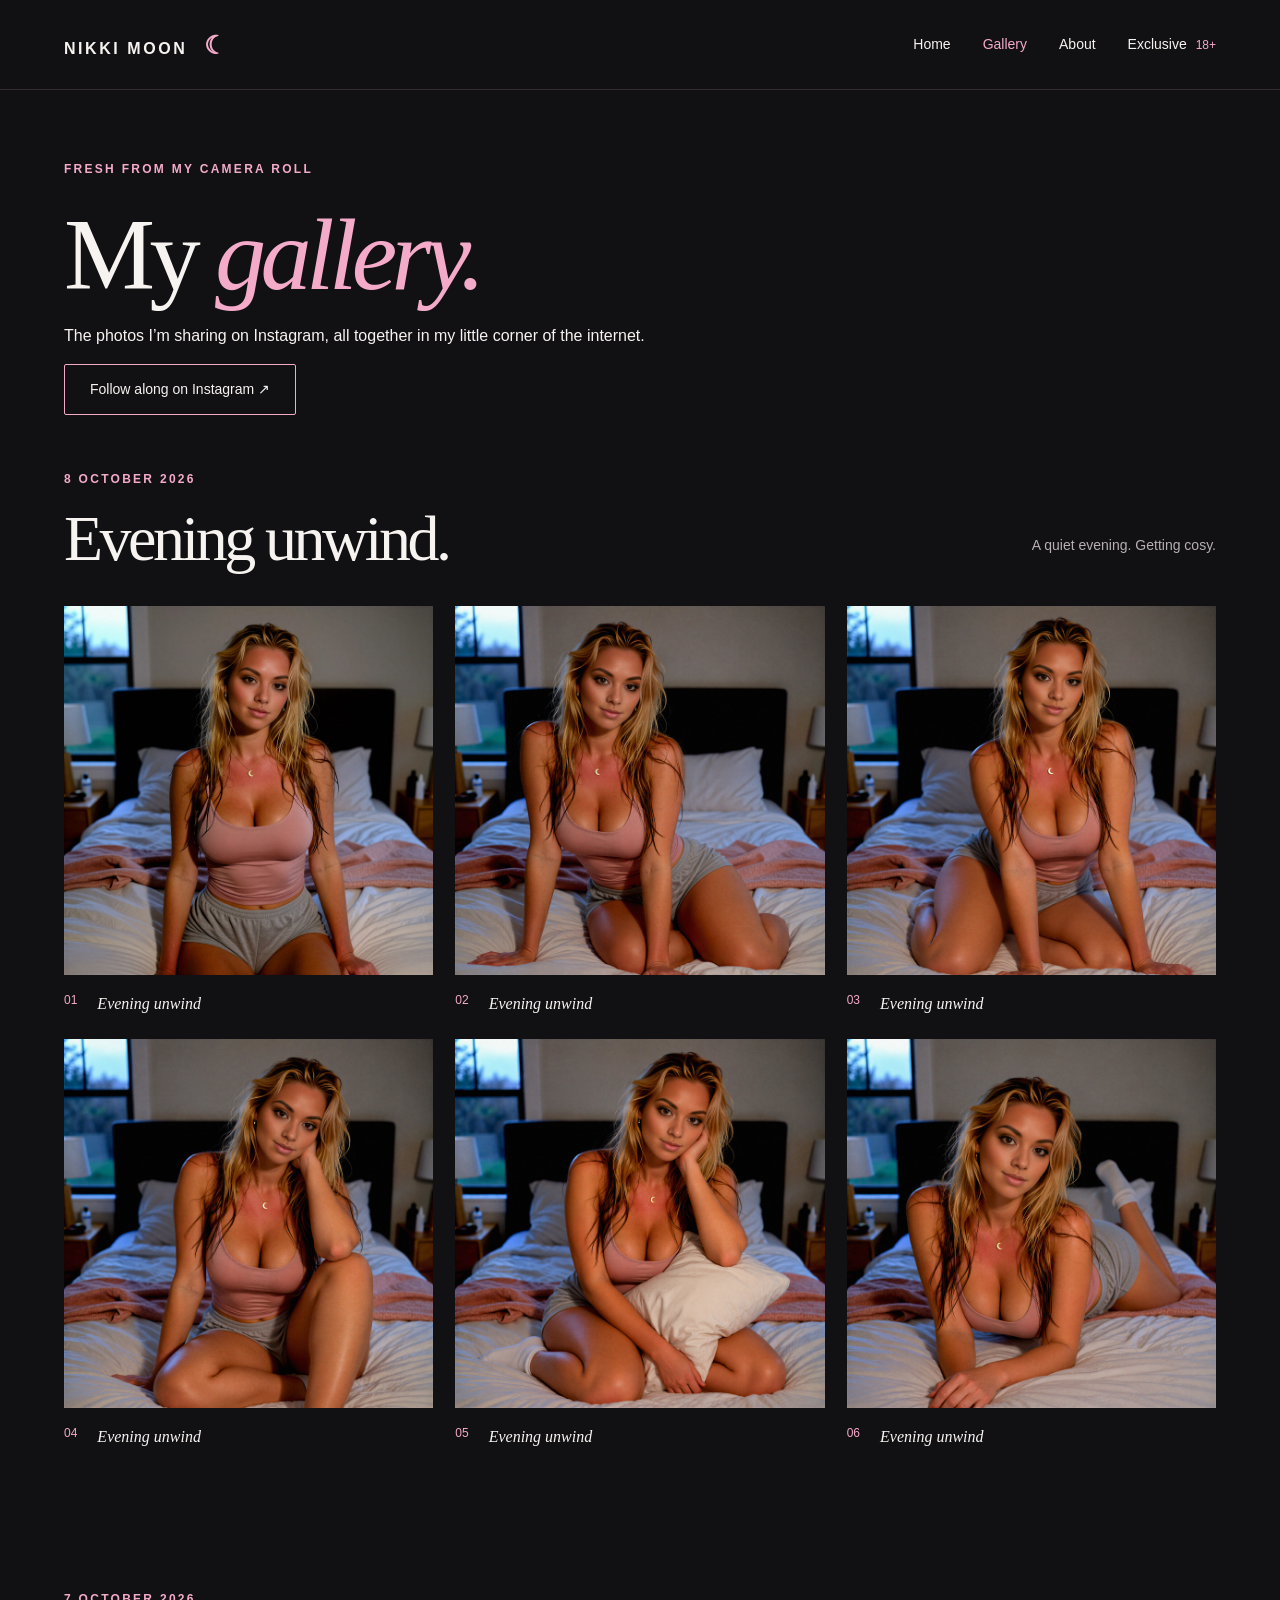
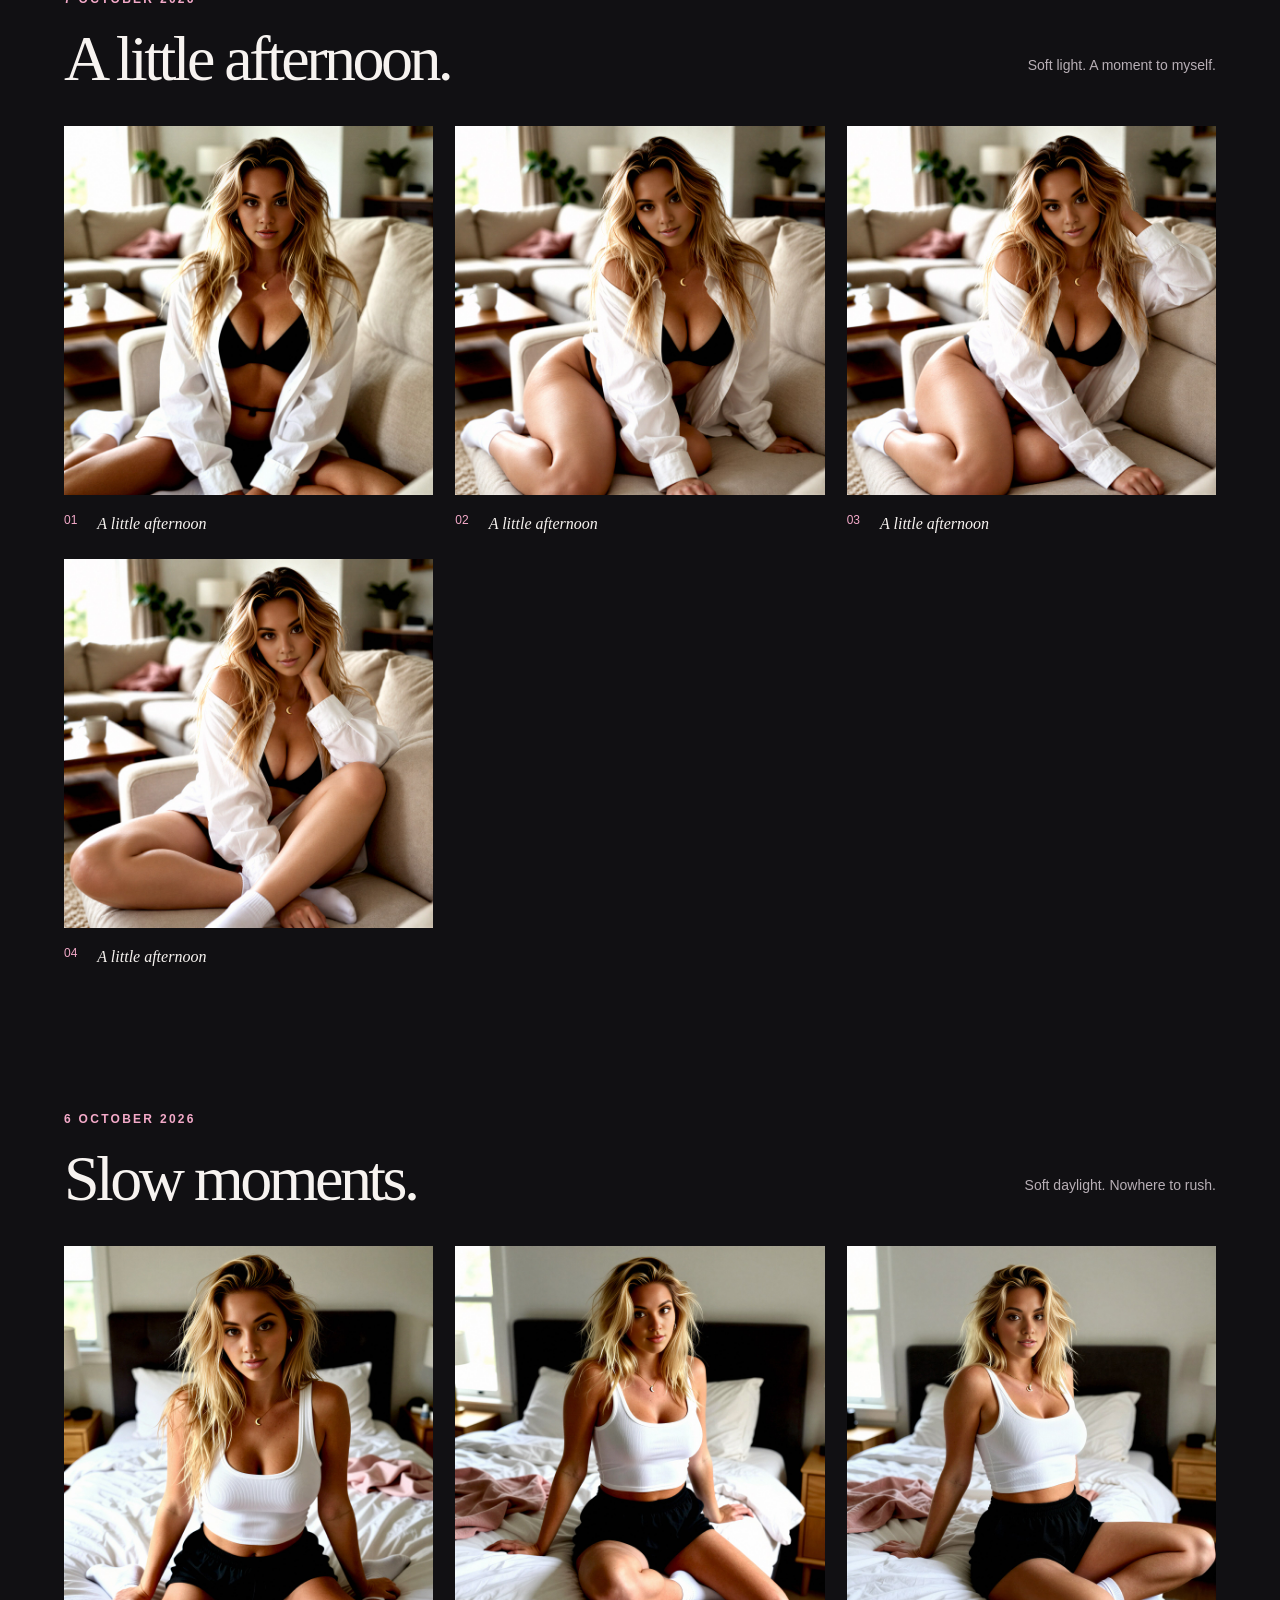
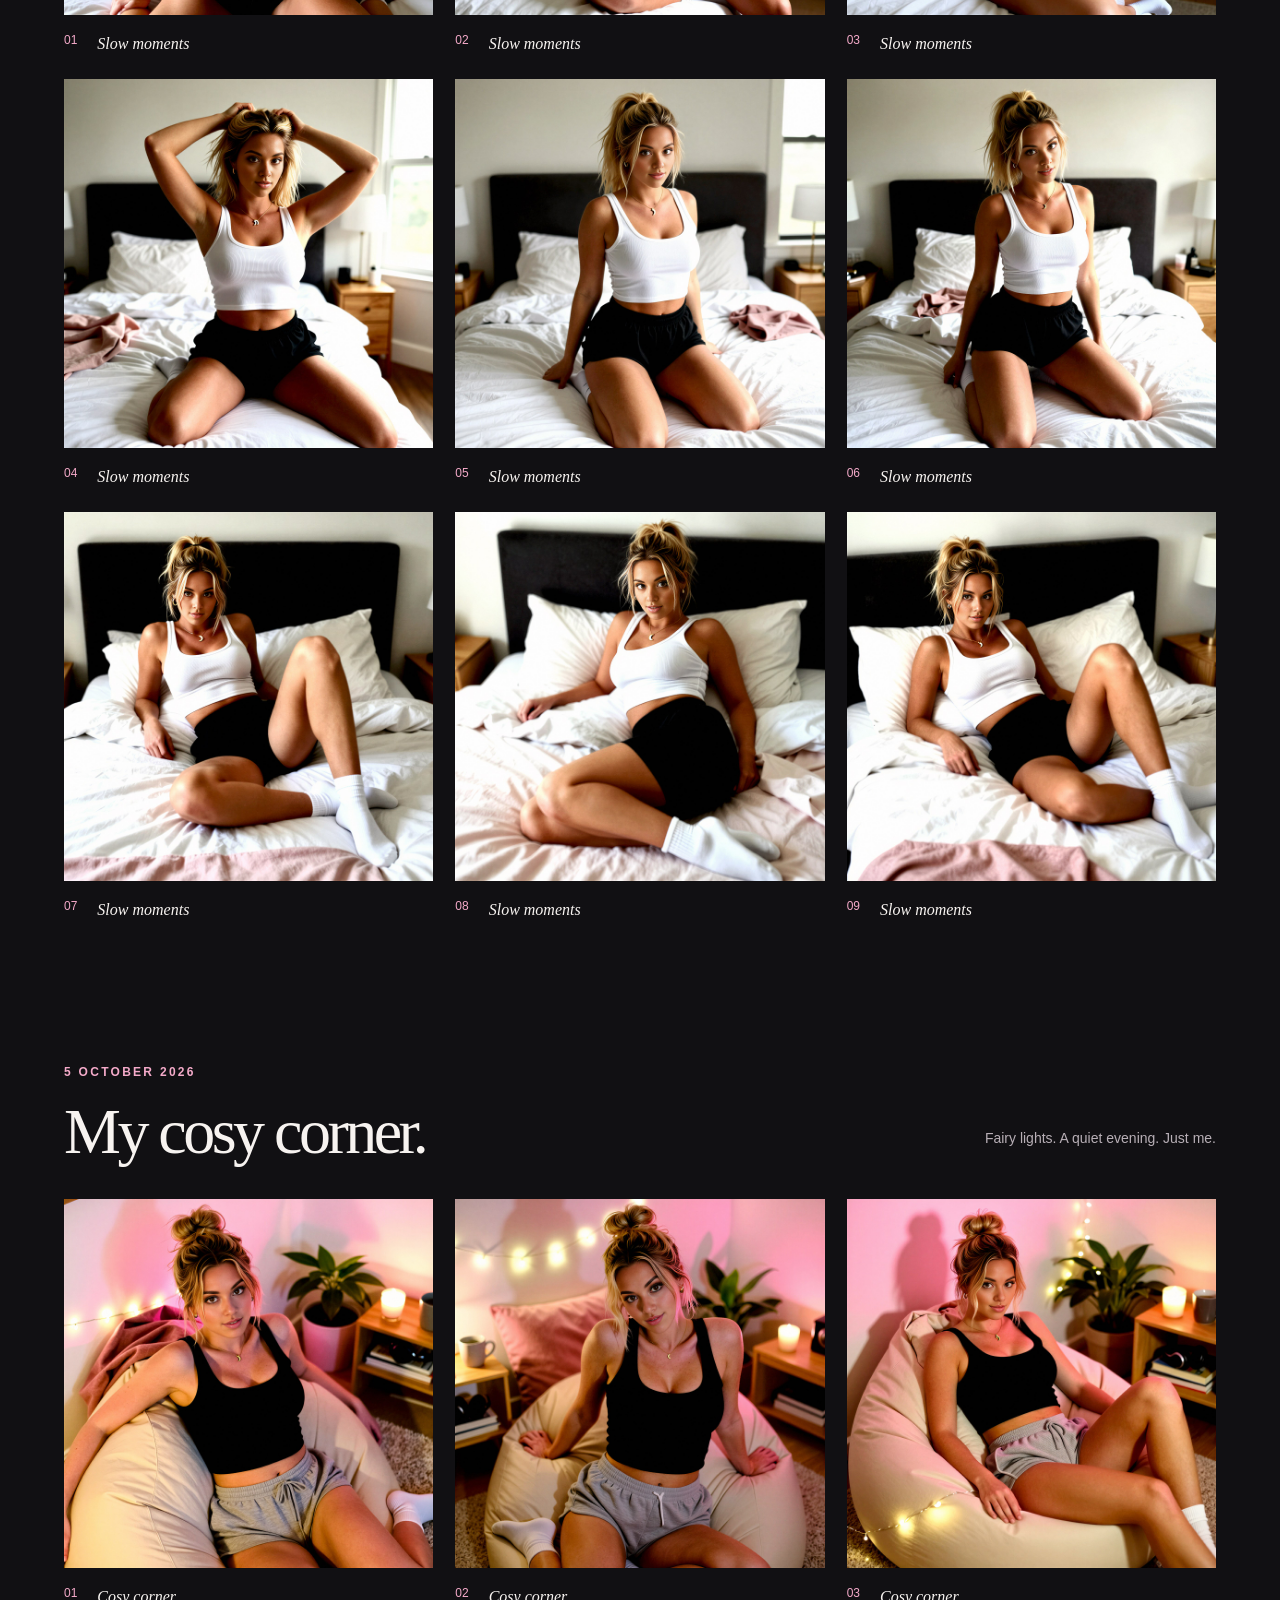
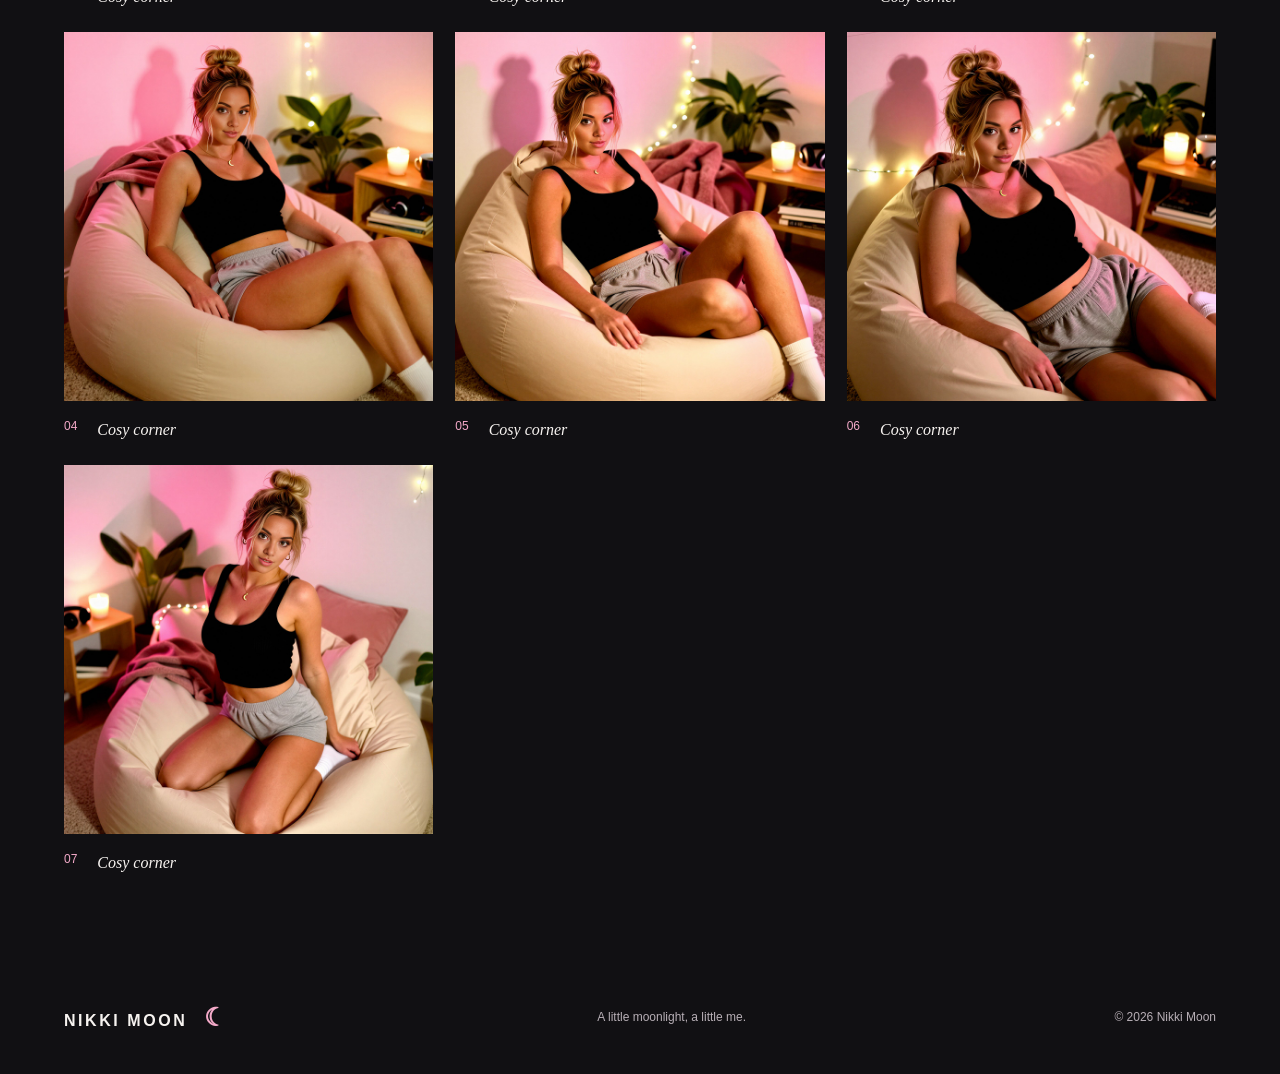
==== commit d08d13b7: "Add files via upload" ====
--- a/latest.html
+++ b/latest.html
@@ -13,6 +13,12 @@
 <header><a class="brand" href="index.html">NIKKI MOON <span>☾</span></a><nav aria-label="Main navigation"><a href="index.html">Home</a><a href="latest.html" aria-current="page">Gallery</a><a href="index.html#about">About</a><a href="index.html#exclusive">Exclusive <small>18+</small></a></nav></header>
 <main id="main">
 <div class="latest-intro"><p class="eyebrow">FRESH FROM MY CAMERA ROLL</p><h1>My <em>gallery.</em></h1><p>The photos I’m sharing on Instagram, all together in my little corner of the internet.</p><a class="button" href="https://www.instagram.com/nikki.moon.xo/" target="_blank" rel="noopener noreferrer">Follow along on Instagram ↗</a></div>
+<section class="gallery-section" aria-labelledby="collection-oct8"><div class="section-heading"><div><p class="eyebrow"><time datetime="2026-10-08">8 OCTOBER 2026</time></p><h2 id="collection-oct8">Evening unwind.</h2></div><p>A quiet evening. Getting cosy.</p></div><div class="gallery latest-gallery"><button class="photo" data-image="gallery-2026-10-08-01.jpg" aria-label="View 8 October photo 1 of 6"><img src="gallery-2026-10-08-01.jpg" loading="lazy" width="1600" height="1600" alt="Nikki relaxing on her bed in a pink vest and grey shorts, photo 1"><span>01 <i>Evening unwind</i></span></button>
+<button class="photo" data-image="gallery-2026-10-08-02.jpg" aria-label="View 8 October photo 2 of 6"><img src="gallery-2026-10-08-02.jpg" loading="lazy" width="1600" height="1600" alt="Nikki relaxing on her bed in a pink vest and grey shorts, photo 2"><span>02 <i>Evening unwind</i></span></button>
+<button class="photo" data-image="gallery-2026-10-08-03.jpg" aria-label="View 8 October photo 3 of 6"><img src="gallery-2026-10-08-03.jpg" loading="lazy" width="1600" height="1600" alt="Nikki relaxing on her bed in a pink vest and grey shorts, photo 3"><span>03 <i>Evening unwind</i></span></button>
+<button class="photo" data-image="gallery-2026-10-08-04.jpg" aria-label="View 8 October photo 4 of 6"><img src="gallery-2026-10-08-04.jpg" loading="lazy" width="1600" height="1600" alt="Nikki relaxing on her bed in a pink vest and grey shorts, photo 4"><span>04 <i>Evening unwind</i></span></button>
+<button class="photo" data-image="gallery-2026-10-08-05.jpg" aria-label="View 8 October photo 5 of 6"><img src="gallery-2026-10-08-05.jpg" loading="lazy" width="1600" height="1600" alt="Nikki relaxing on her bed in a pink vest and grey shorts, photo 5"><span>05 <i>Evening unwind</i></span></button>
+<button class="photo" data-image="gallery-2026-10-08-06.jpg" aria-label="View 8 October photo 6 of 6"><img src="gallery-2026-10-08-06.jpg" loading="lazy" width="1600" height="1600" alt="Nikki relaxing on her bed in a pink vest and grey shorts, photo 6"><span>06 <i>Evening unwind</i></span></button></div></section>
 <section class="gallery-section" aria-labelledby="collection-oct7"><div class="section-heading"><div><p class="eyebrow"><time datetime="2026-10-07">7 OCTOBER 2026</time></p><h2 id="collection-oct7">A little afternoon.</h2></div><p>Soft light. A moment to myself.</p></div><div class="gallery latest-gallery"><button class="photo" data-image="gallery-2026-10-07-01.jpg" aria-label="View 7 October photo 1 of 4"><img src="gallery-2026-10-07-01.jpg" loading="lazy" width="1600" height="1600" alt="Nikki sitting on a cream sofa in a white shirt and black lingerie, photo 1"><span>01 <i>A little afternoon</i></span></button>
 <button class="photo" data-image="gallery-2026-10-07-02.jpg" aria-label="View 7 October photo 2 of 4"><img src="gallery-2026-10-07-02.jpg" loading="lazy" width="1600" height="1600" alt="Nikki sitting on a cream sofa in a white shirt and black lingerie, photo 2"><span>02 <i>A little afternoon</i></span></button>
 <button class="photo" data-image="gallery-2026-10-07-03.jpg" aria-label="View 7 October photo 3 of 4"><img src="gallery-2026-10-07-03.jpg" loading="lazy" width="1600" height="1600" alt="Nikki sitting on a cream sofa in a white shirt and black lingerie, photo 3"><span>03 <i>A little afternoon</i></span></button>
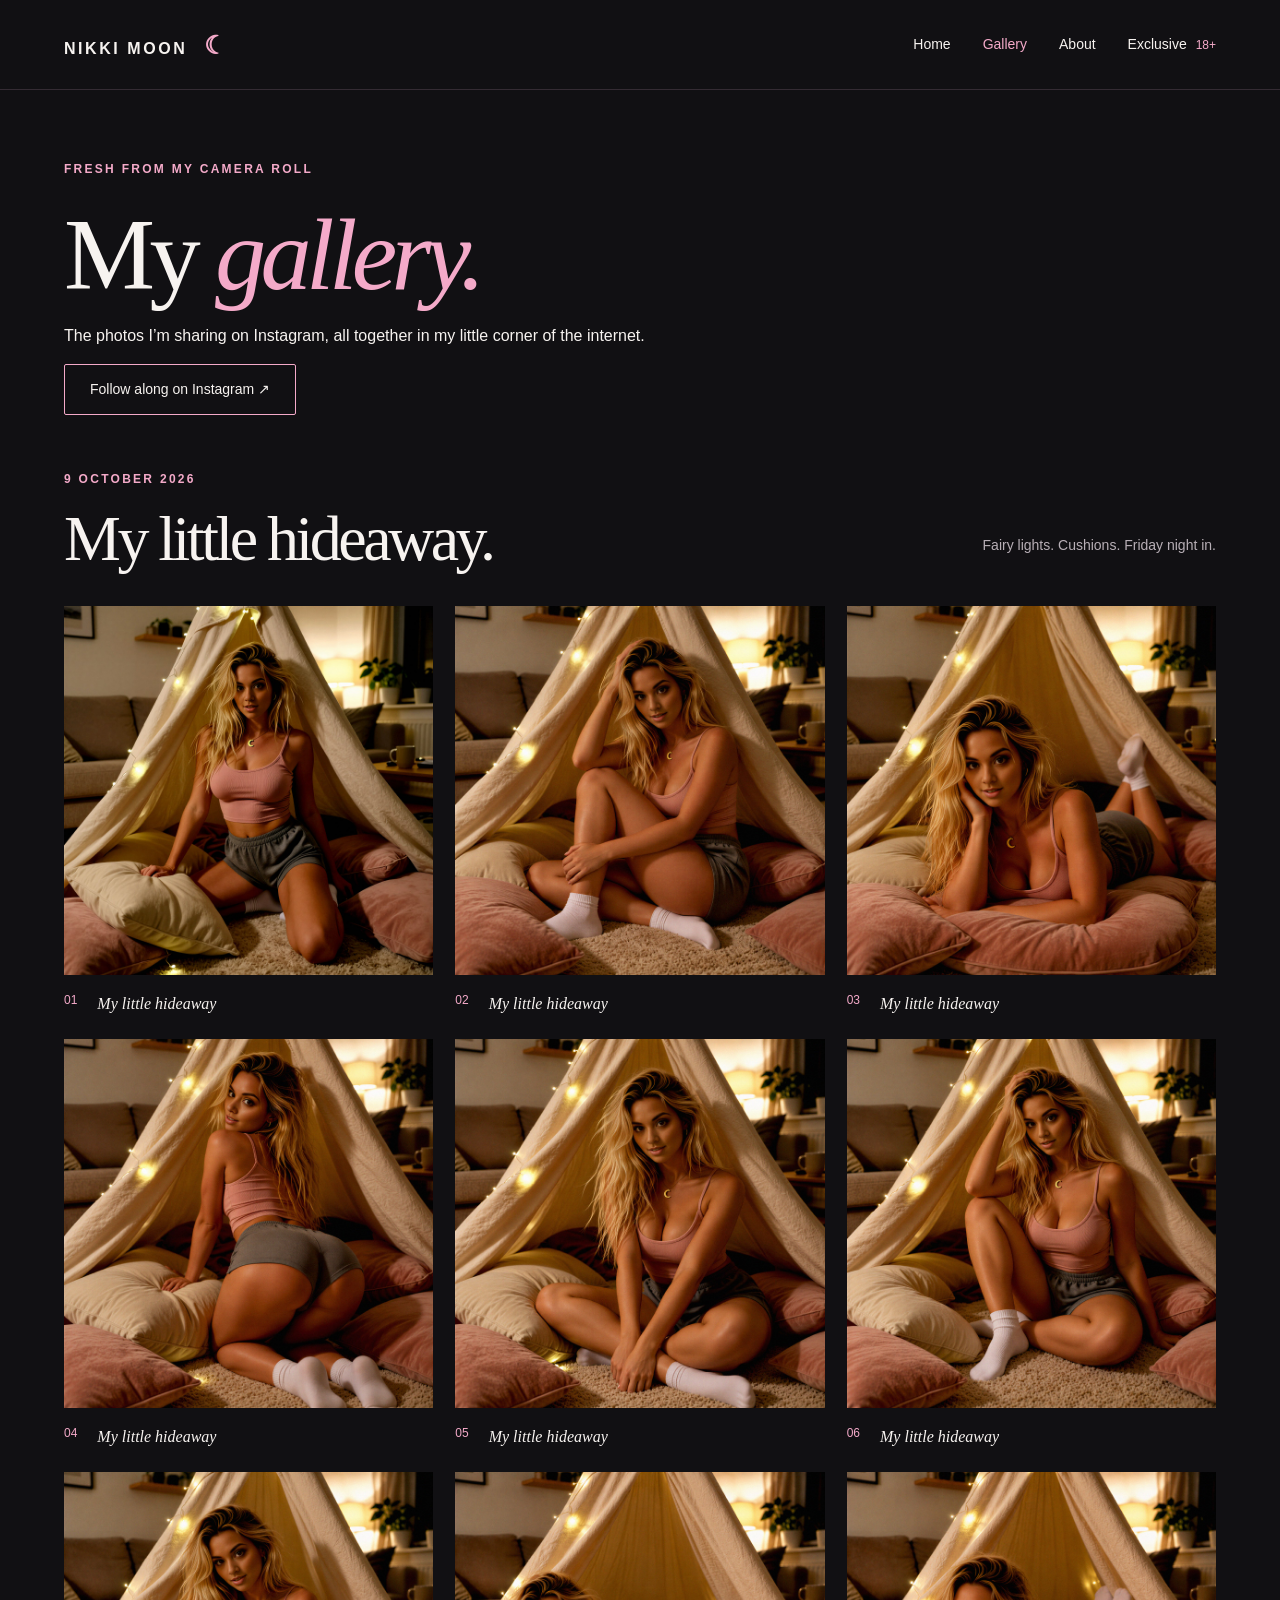
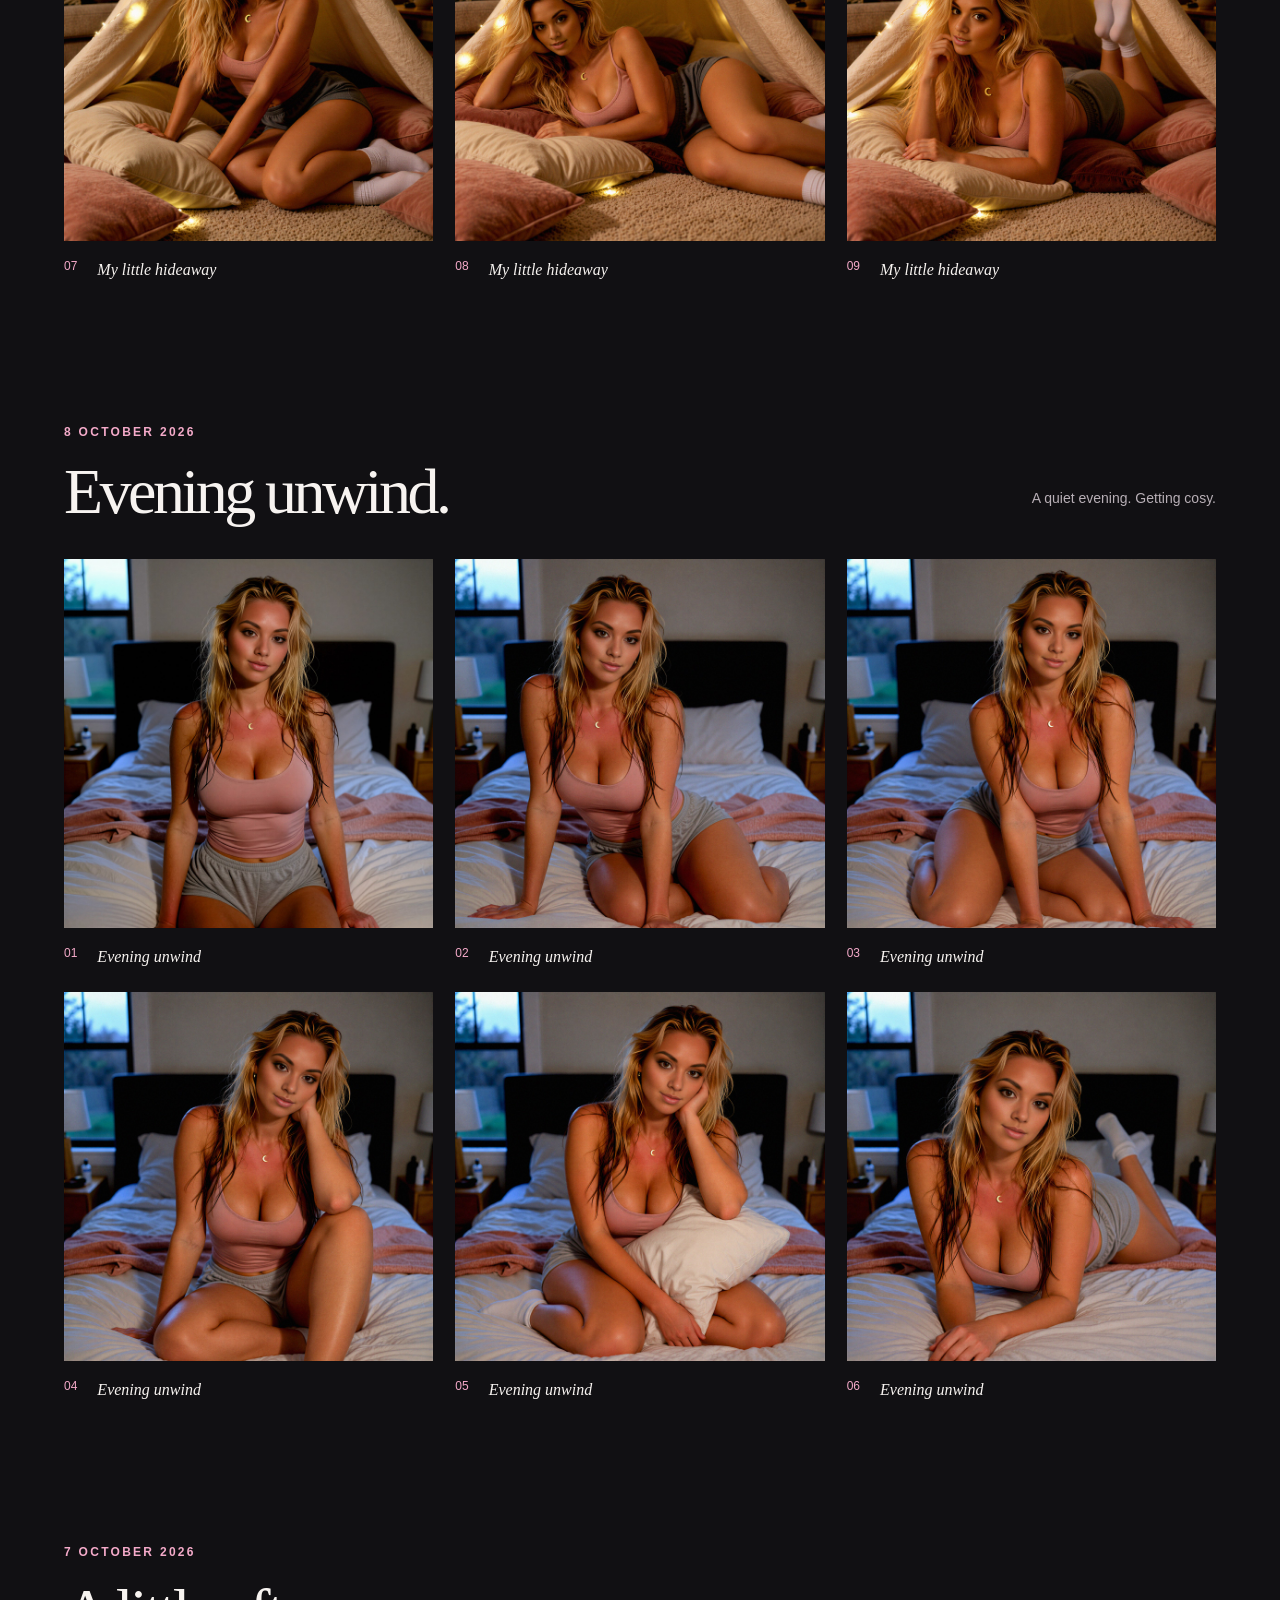
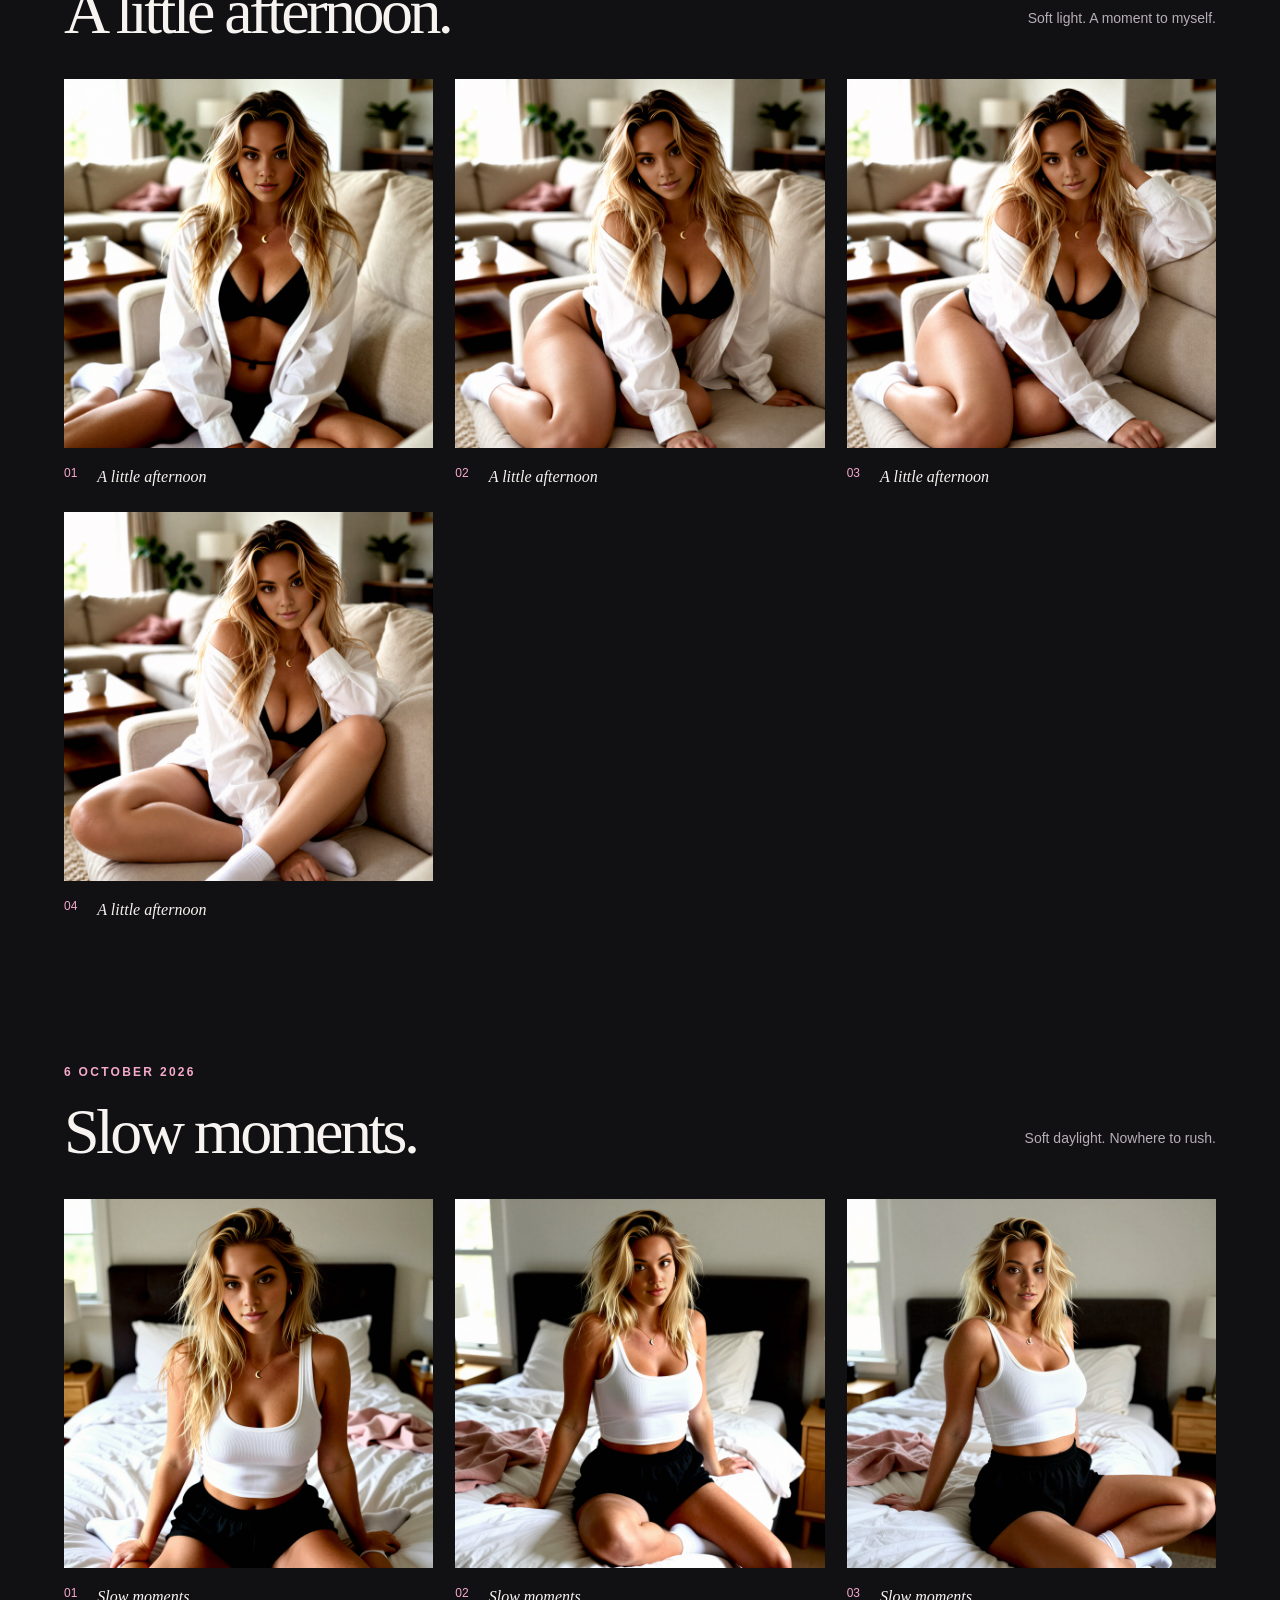
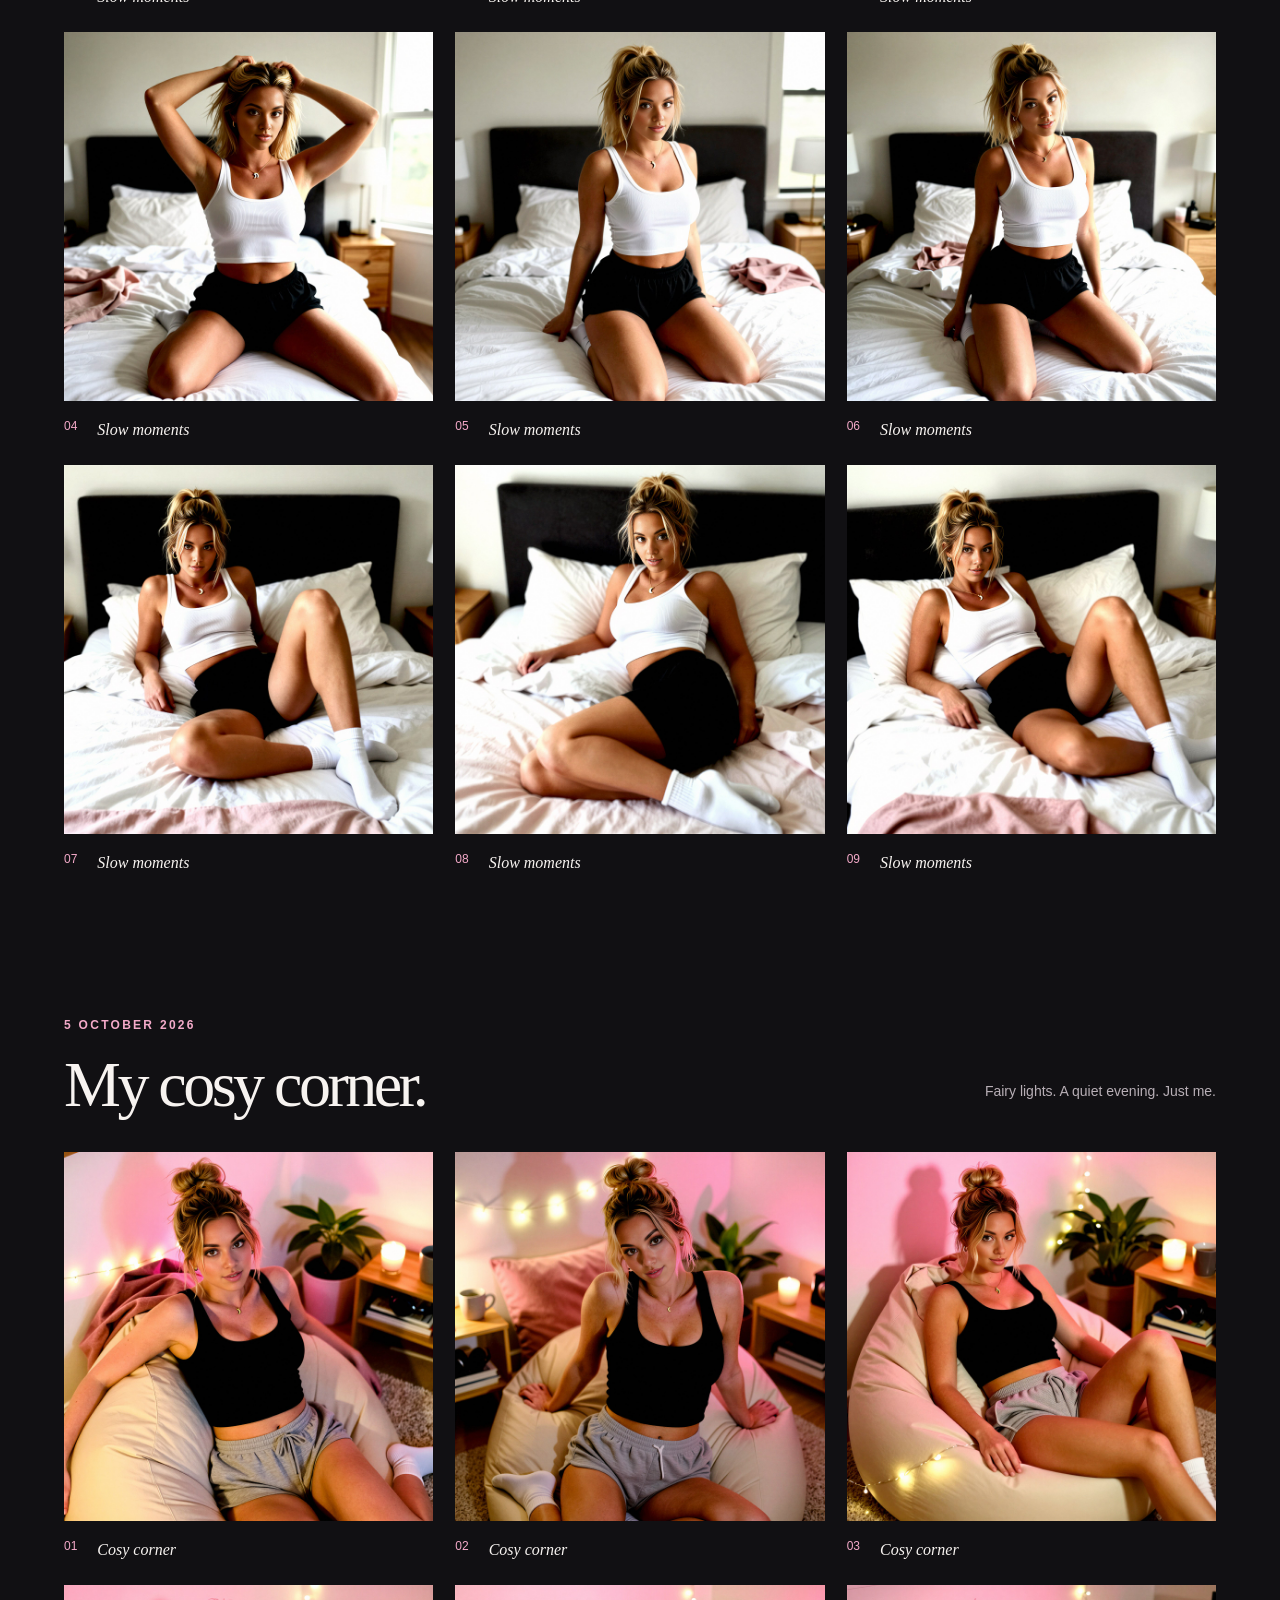
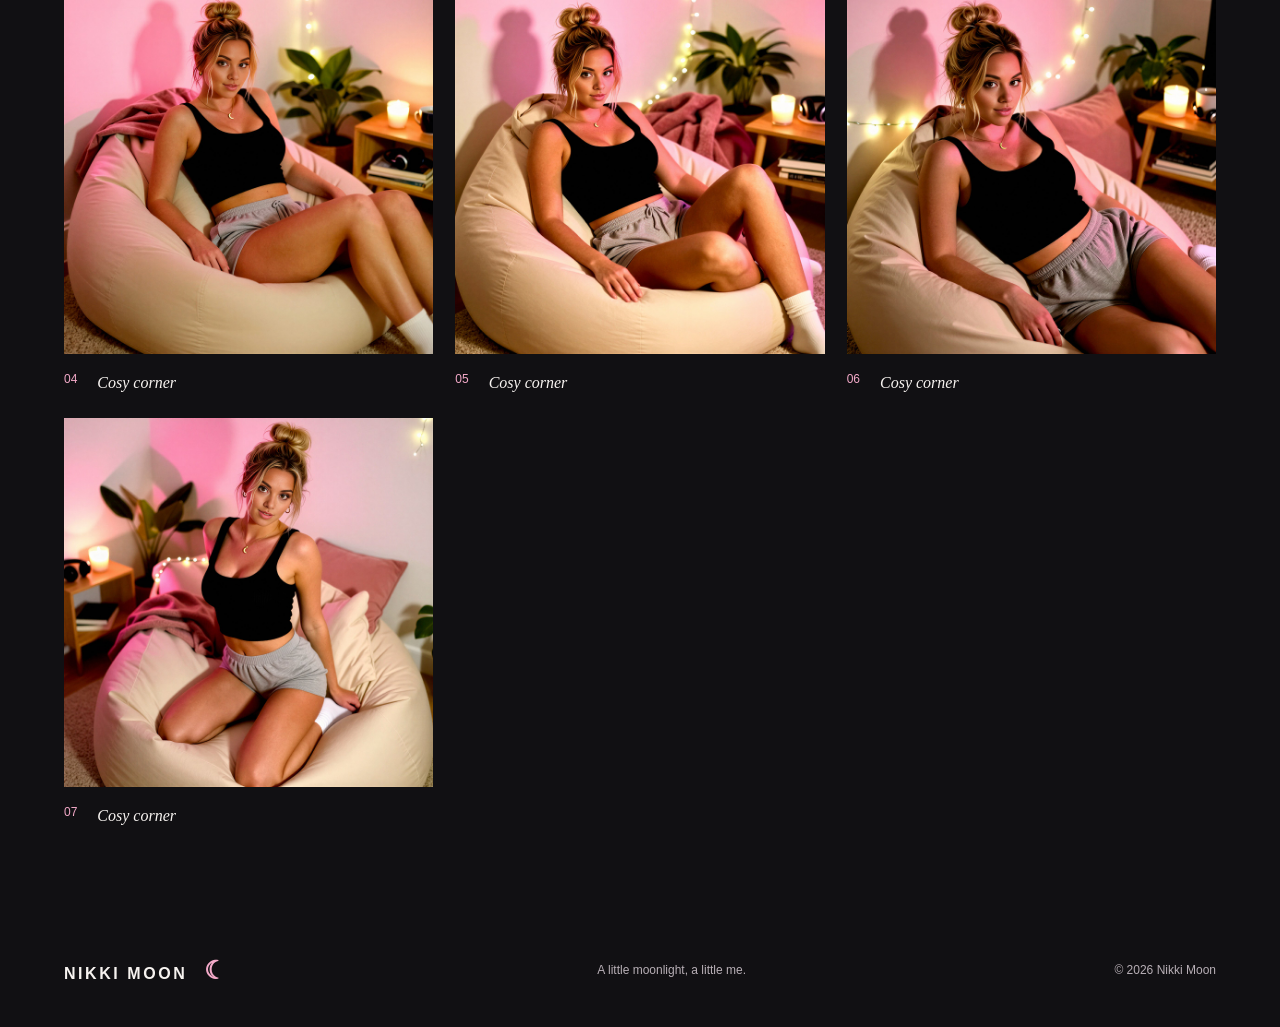
==== commit 603e44c5: "Add files via upload" ====
--- a/latest.html
+++ b/latest.html
@@ -13,6 +13,15 @@
 <header><a class="brand" href="index.html">NIKKI MOON <span>☾</span></a><nav aria-label="Main navigation"><a href="index.html">Home</a><a href="latest.html" aria-current="page">Gallery</a><a href="index.html#about">About</a><a href="index.html#exclusive">Exclusive <small>18+</small></a></nav></header>
 <main id="main">
 <div class="latest-intro"><p class="eyebrow">FRESH FROM MY CAMERA ROLL</p><h1>My <em>gallery.</em></h1><p>The photos I’m sharing on Instagram, all together in my little corner of the internet.</p><a class="button" href="https://www.instagram.com/nikki.moon.xo/" target="_blank" rel="noopener noreferrer">Follow along on Instagram ↗</a></div>
+<section class="gallery-section" aria-labelledby="collection-oct9"><div class="section-heading"><div><p class="eyebrow"><time datetime="2026-10-09">9 OCTOBER 2026</time></p><h2 id="collection-oct9">My little hideaway.</h2></div><p>Fairy lights. Cushions. Friday night in.</p></div><div class="gallery latest-gallery"><button class="photo" data-image="gallery-2026-10-09-01.jpg" aria-label="View 9 October photo 1 of 9"><img src="gallery-2026-10-09-01.jpg" loading="lazy" width="1600" height="1600" alt="Nikki relaxing among cushions in a cosy blanket den with fairy lights, photo 1"><span>01 <i>My little hideaway</i></span></button>
+<button class="photo" data-image="gallery-2026-10-09-02.jpg" aria-label="View 9 October photo 2 of 9"><img src="gallery-2026-10-09-02.jpg" loading="lazy" width="1600" height="1600" alt="Nikki relaxing among cushions in a cosy blanket den with fairy lights, photo 2"><span>02 <i>My little hideaway</i></span></button>
+<button class="photo" data-image="gallery-2026-10-09-03.jpg" aria-label="View 9 October photo 3 of 9"><img src="gallery-2026-10-09-03.jpg" loading="lazy" width="1600" height="1600" alt="Nikki relaxing among cushions in a cosy blanket den with fairy lights, photo 3"><span>03 <i>My little hideaway</i></span></button>
+<button class="photo" data-image="gallery-2026-10-09-04.jpg" aria-label="View 9 October photo 4 of 9"><img src="gallery-2026-10-09-04.jpg" loading="lazy" width="1600" height="1600" alt="Nikki relaxing among cushions in a cosy blanket den with fairy lights, photo 4"><span>04 <i>My little hideaway</i></span></button>
+<button class="photo" data-image="gallery-2026-10-09-05.jpg" aria-label="View 9 October photo 5 of 9"><img src="gallery-2026-10-09-05.jpg" loading="lazy" width="1600" height="1600" alt="Nikki relaxing among cushions in a cosy blanket den with fairy lights, photo 5"><span>05 <i>My little hideaway</i></span></button>
+<button class="photo" data-image="gallery-2026-10-09-06.jpg" aria-label="View 9 October photo 6 of 9"><img src="gallery-2026-10-09-06.jpg" loading="lazy" width="1600" height="1600" alt="Nikki relaxing among cushions in a cosy blanket den with fairy lights, photo 6"><span>06 <i>My little hideaway</i></span></button>
+<button class="photo" data-image="gallery-2026-10-09-07.jpg" aria-label="View 9 October photo 7 of 9"><img src="gallery-2026-10-09-07.jpg" loading="lazy" width="1600" height="1600" alt="Nikki relaxing among cushions in a cosy blanket den with fairy lights, photo 7"><span>07 <i>My little hideaway</i></span></button>
+<button class="photo" data-image="gallery-2026-10-09-08.jpg" aria-label="View 9 October photo 8 of 9"><img src="gallery-2026-10-09-08.jpg" loading="lazy" width="1600" height="1600" alt="Nikki relaxing among cushions in a cosy blanket den with fairy lights, photo 8"><span>08 <i>My little hideaway</i></span></button>
+<button class="photo" data-image="gallery-2026-10-09-09.jpg" aria-label="View 9 October photo 9 of 9"><img src="gallery-2026-10-09-09.jpg" loading="lazy" width="1600" height="1600" alt="Nikki relaxing among cushions in a cosy blanket den with fairy lights, photo 9"><span>09 <i>My little hideaway</i></span></button></div></section>
 <section class="gallery-section" aria-labelledby="collection-oct8"><div class="section-heading"><div><p class="eyebrow"><time datetime="2026-10-08">8 OCTOBER 2026</time></p><h2 id="collection-oct8">Evening unwind.</h2></div><p>A quiet evening. Getting cosy.</p></div><div class="gallery latest-gallery"><button class="photo" data-image="gallery-2026-10-08-01.jpg" aria-label="View 8 October photo 1 of 6"><img src="gallery-2026-10-08-01.jpg" loading="lazy" width="1600" height="1600" alt="Nikki relaxing on her bed in a pink vest and grey shorts, photo 1"><span>01 <i>Evening unwind</i></span></button>
 <button class="photo" data-image="gallery-2026-10-08-02.jpg" aria-label="View 8 October photo 2 of 6"><img src="gallery-2026-10-08-02.jpg" loading="lazy" width="1600" height="1600" alt="Nikki relaxing on her bed in a pink vest and grey shorts, photo 2"><span>02 <i>Evening unwind</i></span></button>
 <button class="photo" data-image="gallery-2026-10-08-03.jpg" aria-label="View 8 October photo 3 of 6"><img src="gallery-2026-10-08-03.jpg" loading="lazy" width="1600" height="1600" alt="Nikki relaxing on her bed in a pink vest and grey shorts, photo 3"><span>03 <i>Evening unwind</i></span></button>
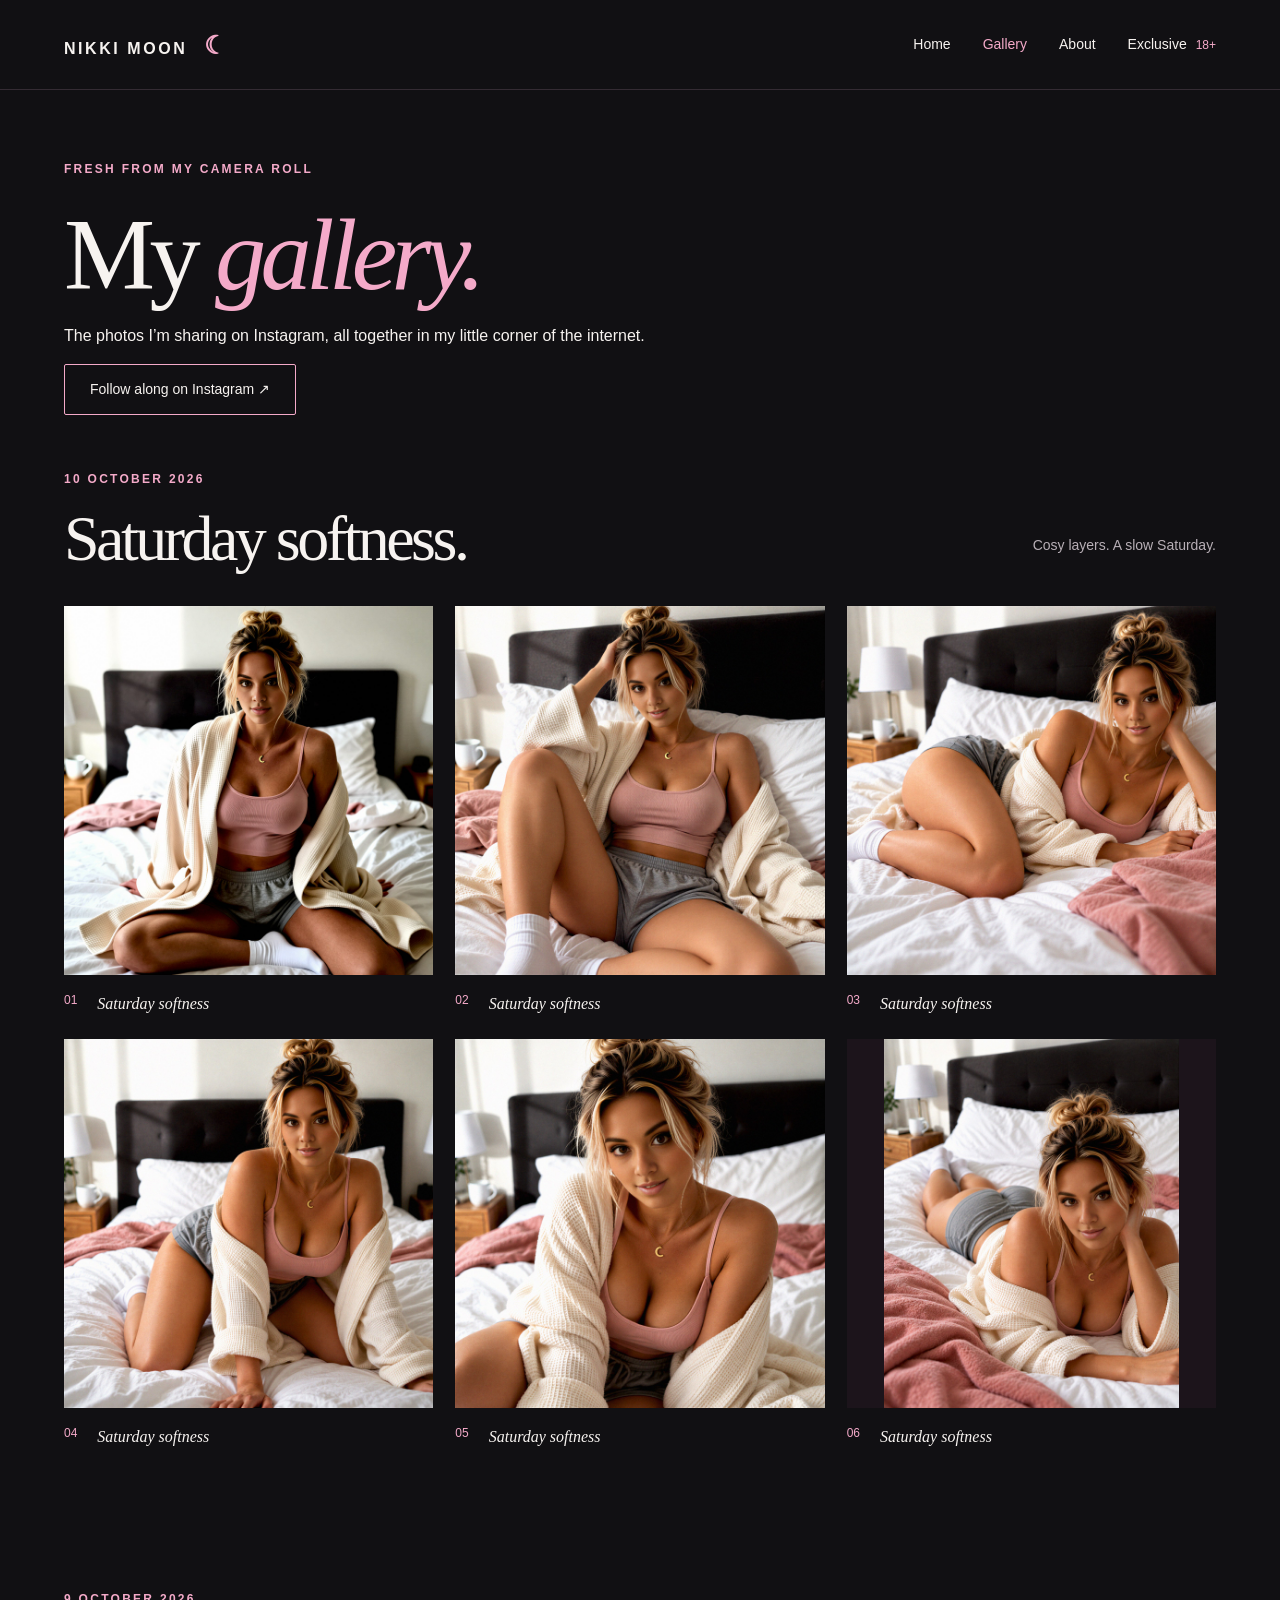
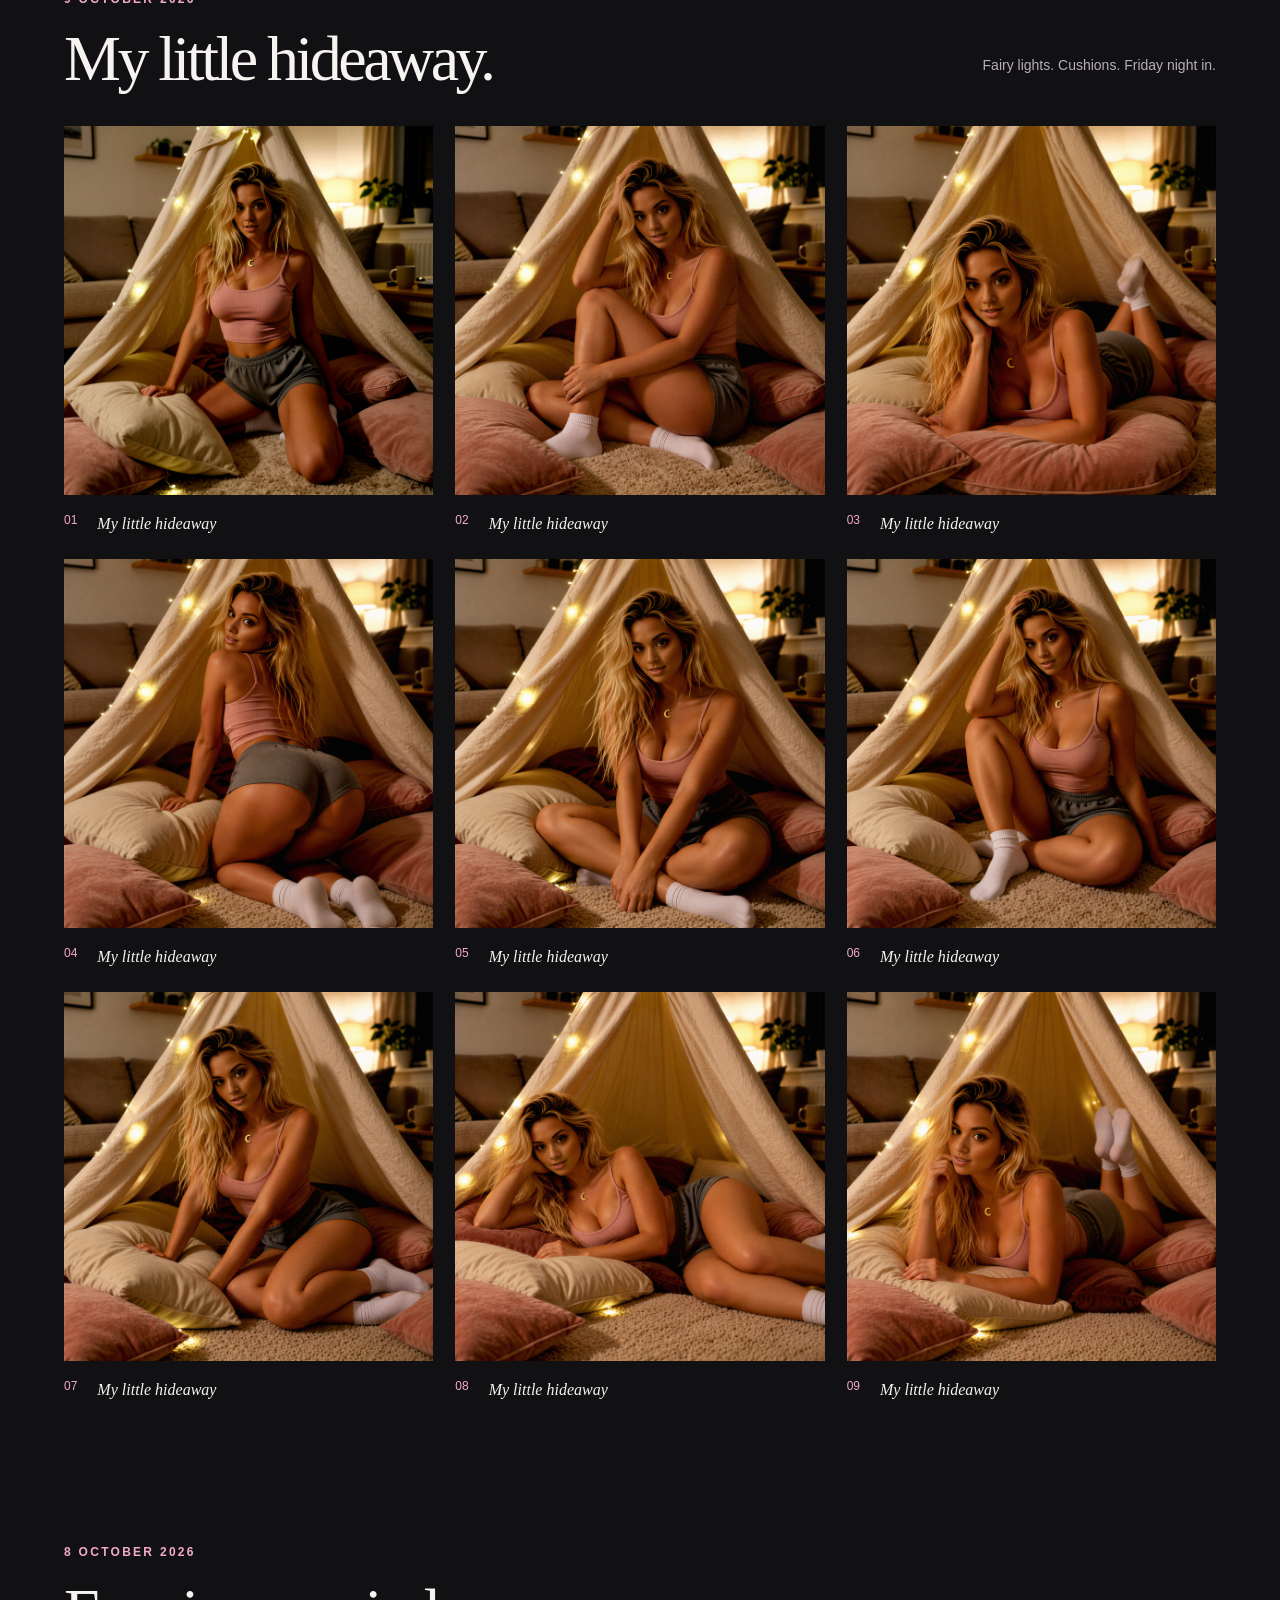
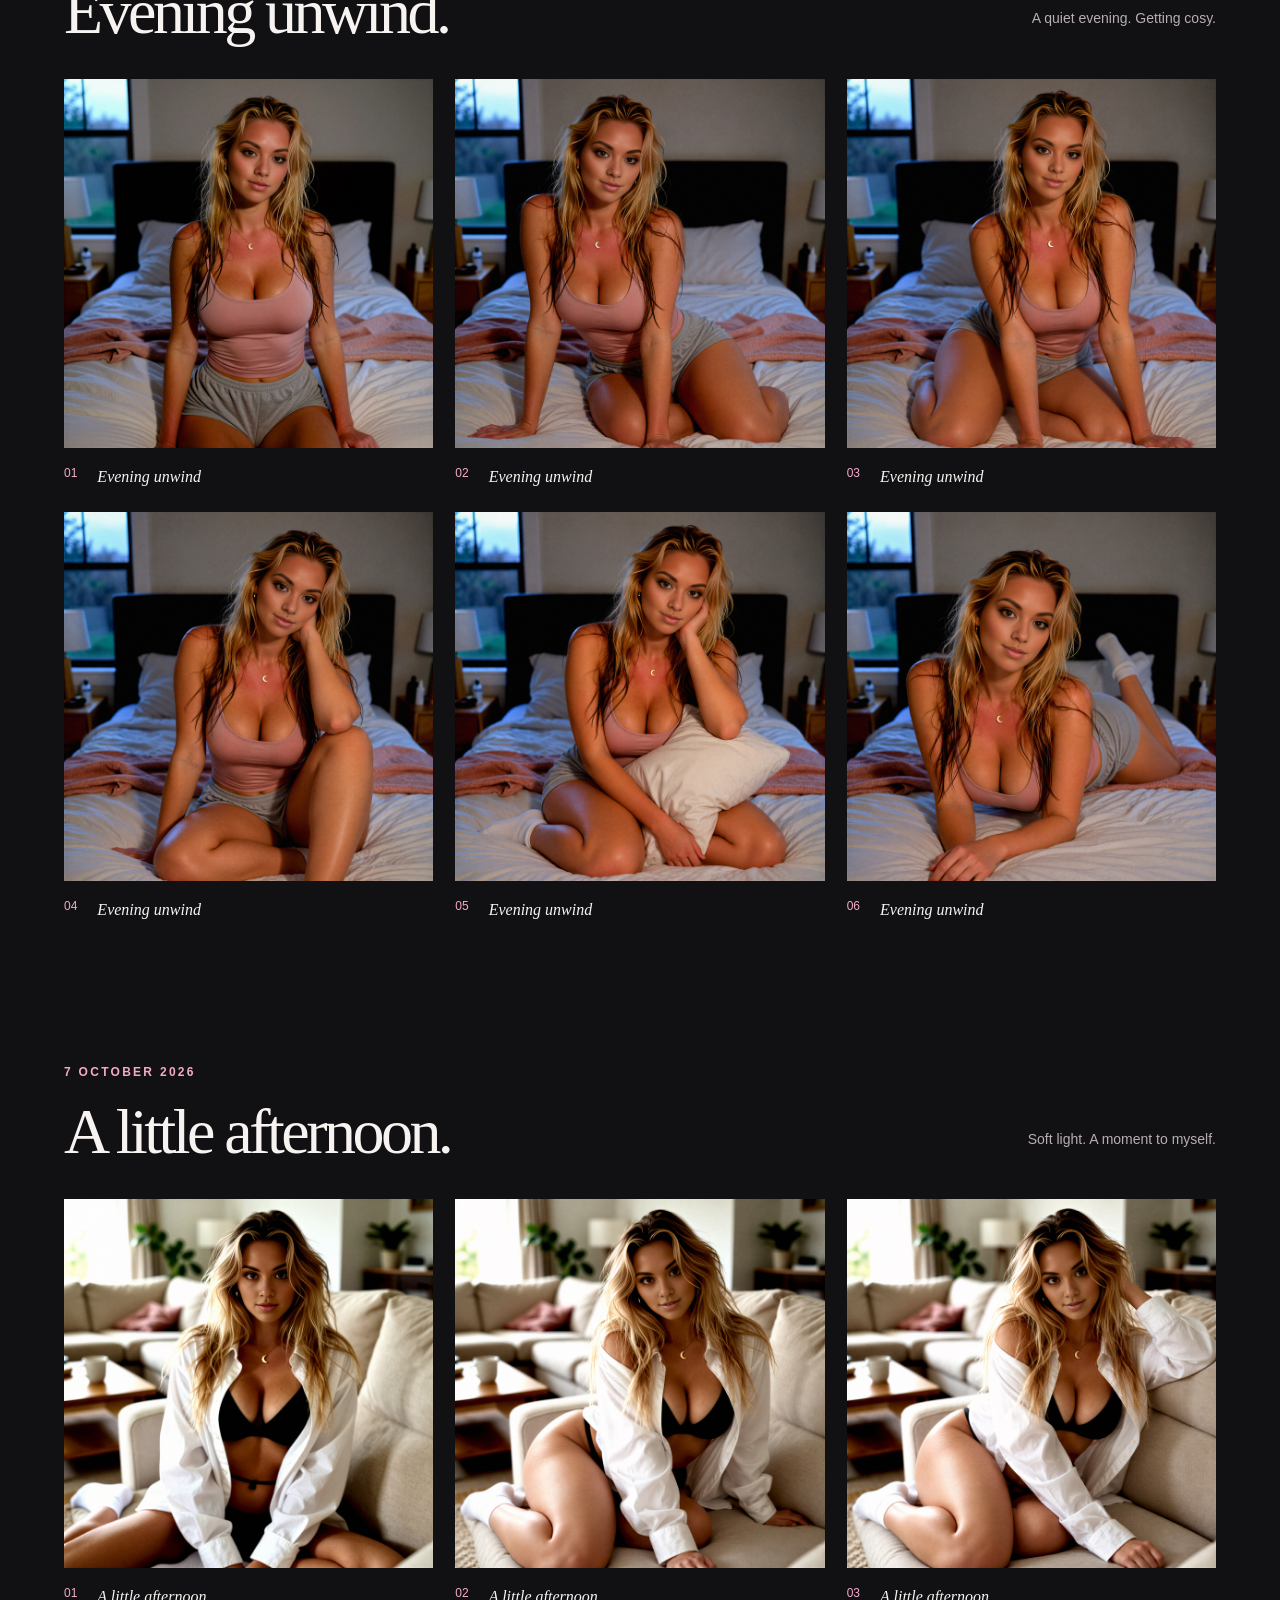
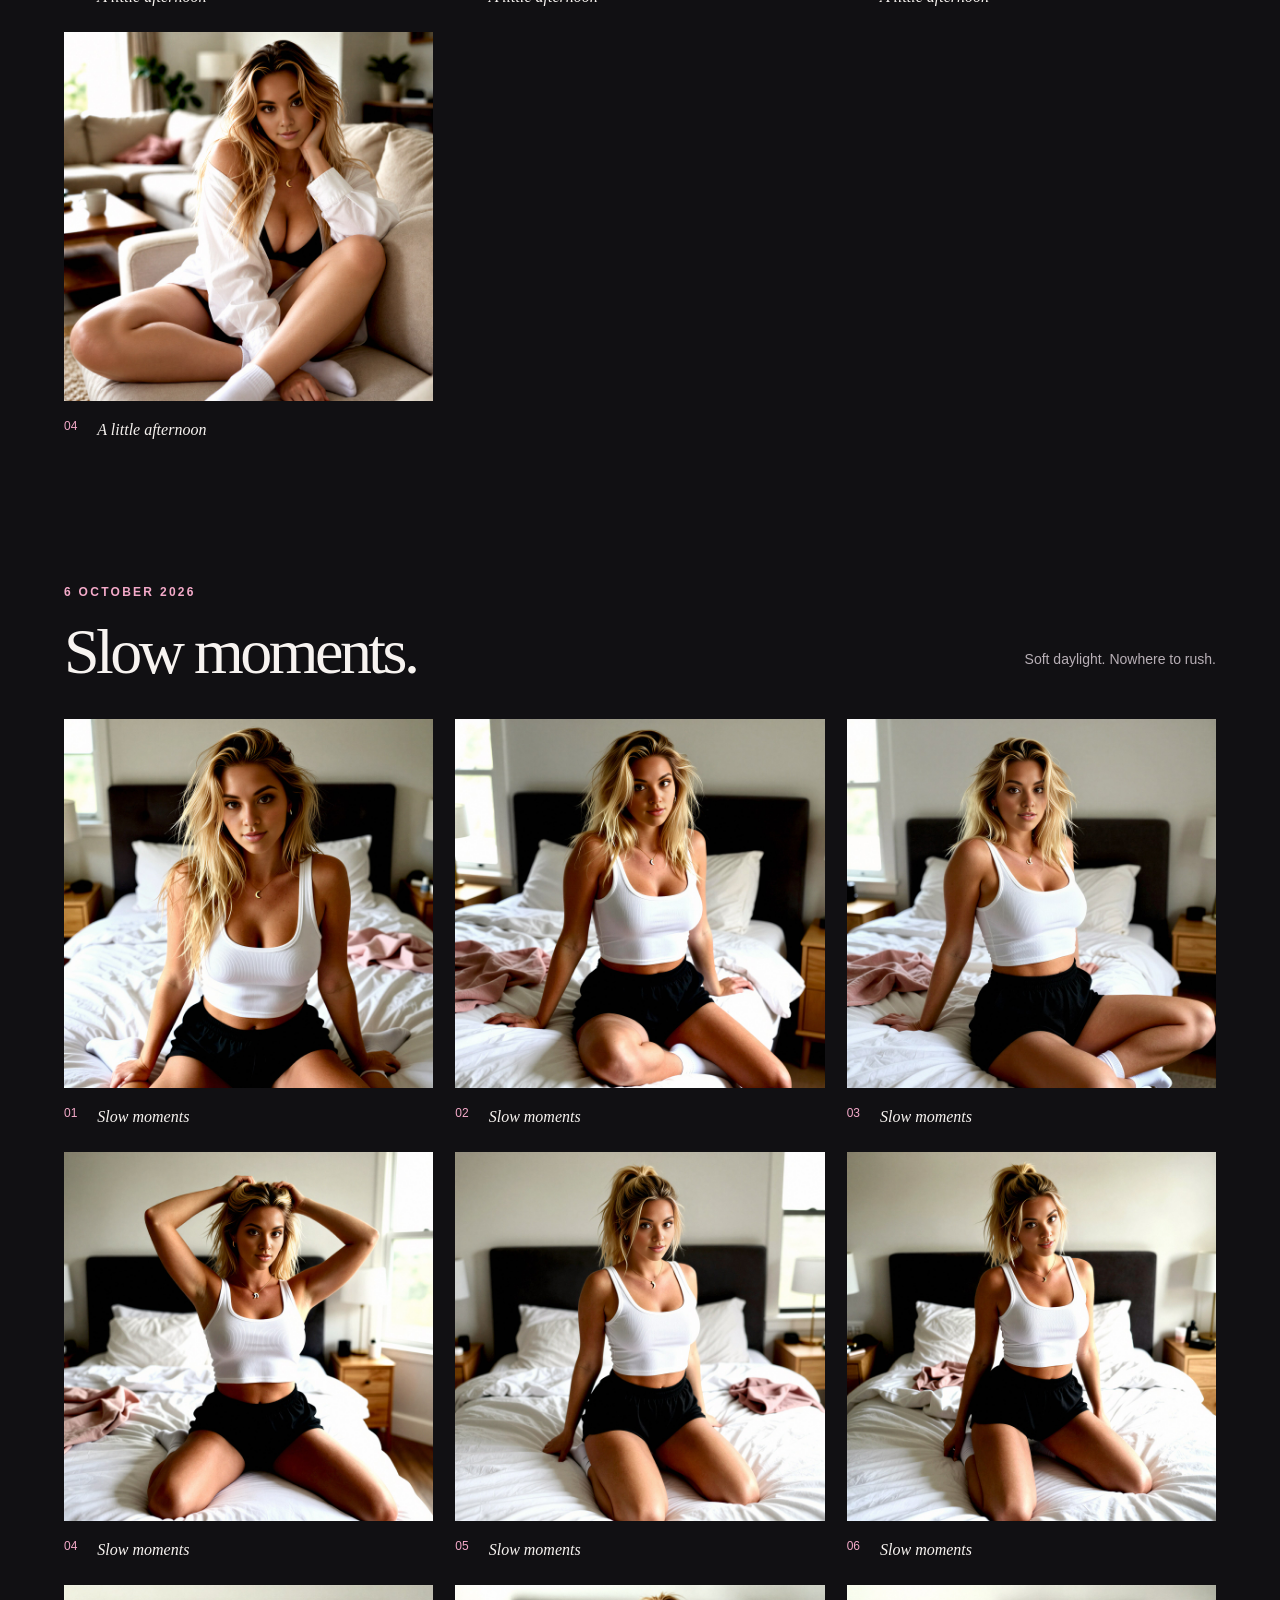
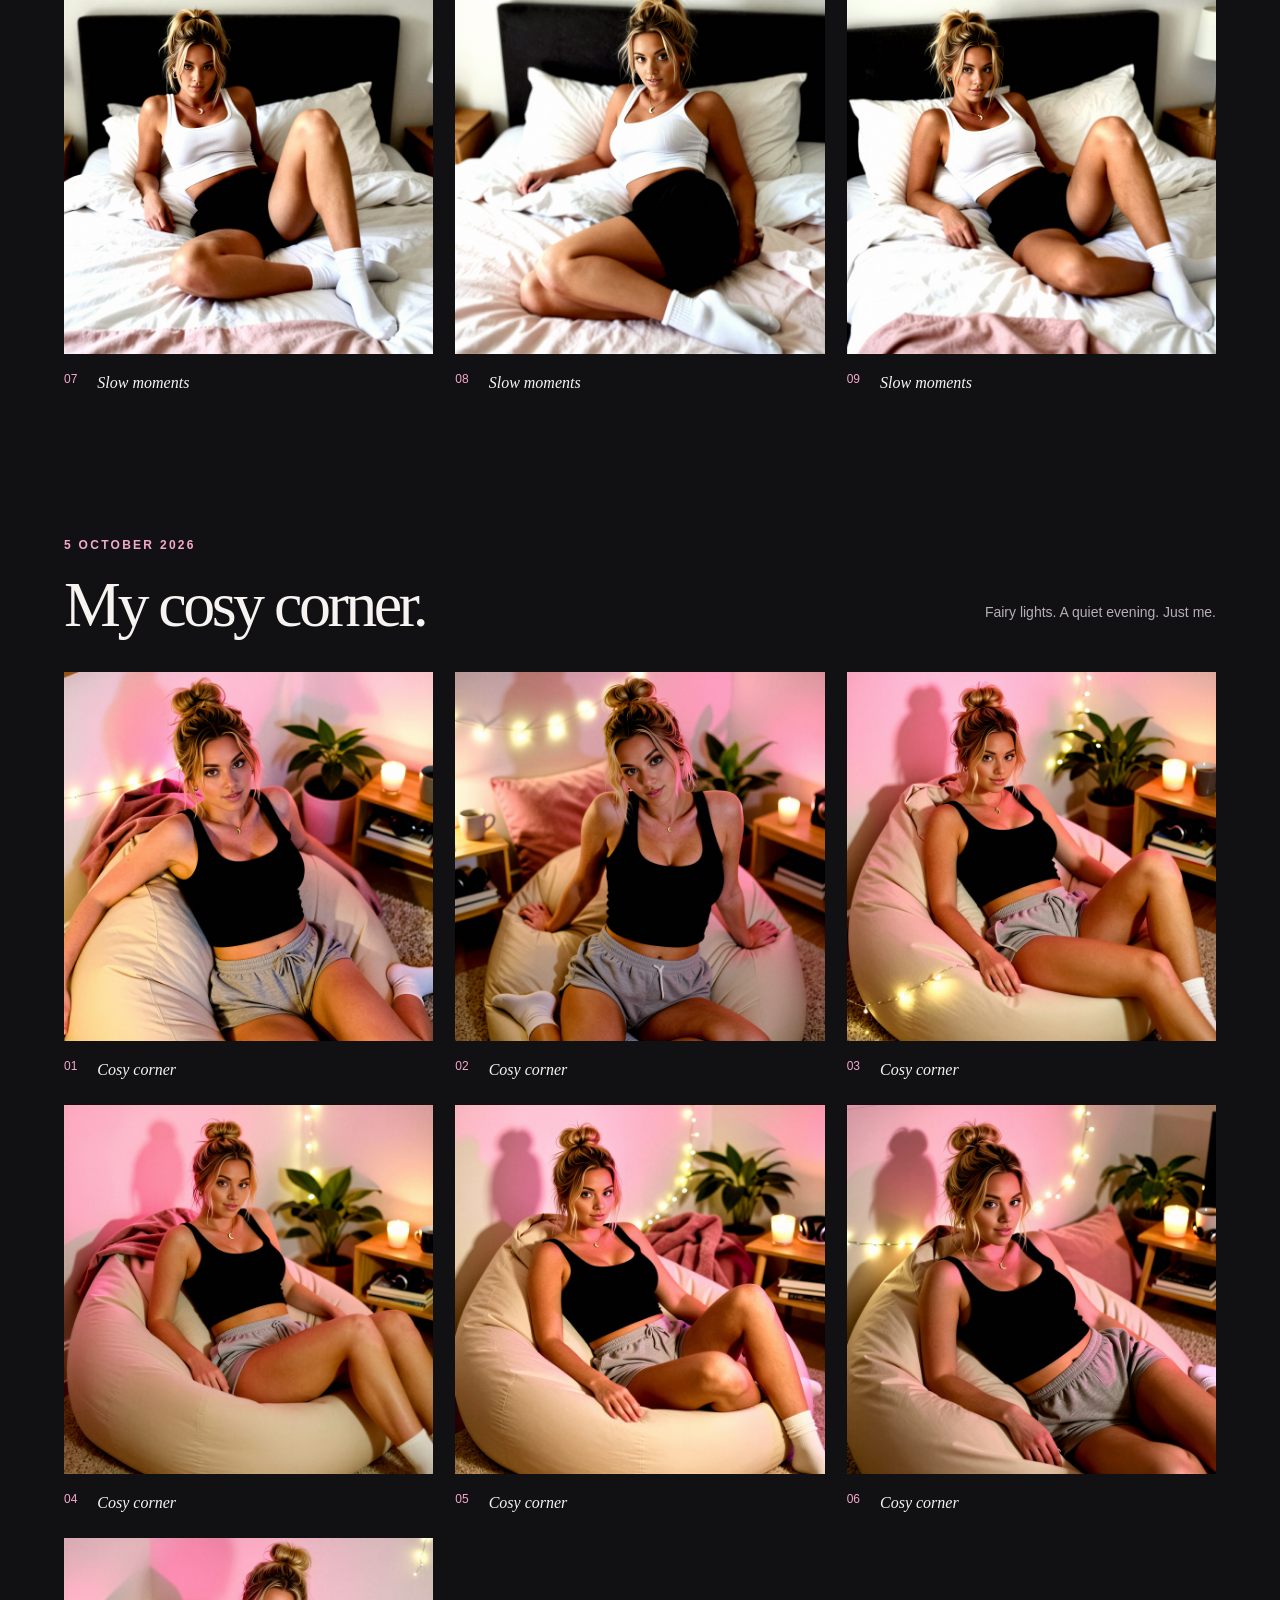
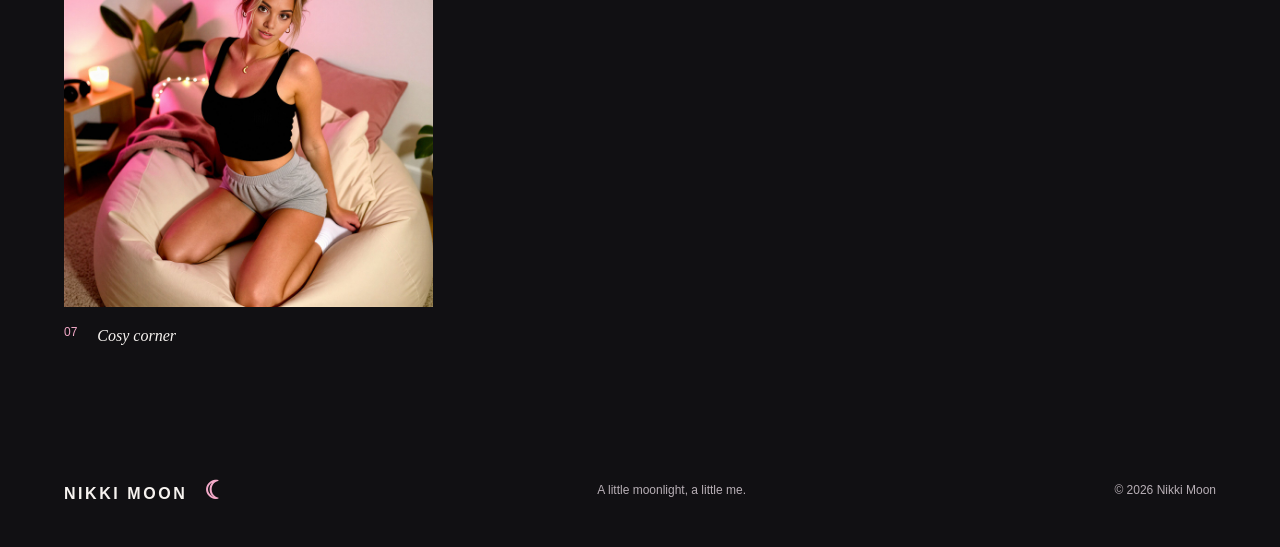
==== commit 70616ccc: "Add files via upload" ====
--- a/latest.html
+++ b/latest.html
@@ -13,6 +13,12 @@
 <header><a class="brand" href="index.html">NIKKI MOON <span>☾</span></a><nav aria-label="Main navigation"><a href="index.html">Home</a><a href="latest.html" aria-current="page">Gallery</a><a href="index.html#about">About</a><a href="index.html#exclusive">Exclusive <small>18+</small></a></nav></header>
 <main id="main">
 <div class="latest-intro"><p class="eyebrow">FRESH FROM MY CAMERA ROLL</p><h1>My <em>gallery.</em></h1><p>The photos I’m sharing on Instagram, all together in my little corner of the internet.</p><a class="button" href="https://www.instagram.com/nikki.moon.xo/" target="_blank" rel="noopener noreferrer">Follow along on Instagram ↗</a></div>
+<section class="gallery-section" aria-labelledby="collection-oct10"><div class="section-heading"><div><p class="eyebrow"><time datetime="2026-10-10">10 OCTOBER 2026</time></p><h2 id="collection-oct10">Saturday softness.</h2></div><p>Cosy layers. A slow Saturday.</p></div><div class="gallery latest-gallery"><button class="photo" data-image="gallery-2026-10-10-01.jpg" aria-label="View 10 October photo 1 of 6"><img src="gallery-2026-10-10-01.jpg" loading="lazy" width="1600" height="1600" alt="Nikki relaxing on white bedding in a cream cardigan, pink vest and grey shorts, photo 1"><span>01 <i>Saturday softness</i></span></button>
+<button class="photo" data-image="gallery-2026-10-10-02.jpg" aria-label="View 10 October photo 2 of 6"><img src="gallery-2026-10-10-02.jpg" loading="lazy" width="1600" height="1600" alt="Nikki relaxing on white bedding in a cream cardigan, pink vest and grey shorts, photo 2"><span>02 <i>Saturday softness</i></span></button>
+<button class="photo" data-image="gallery-2026-10-10-03.jpg" aria-label="View 10 October photo 3 of 6"><img src="gallery-2026-10-10-03.jpg" loading="lazy" width="1600" height="1600" alt="Nikki relaxing on white bedding in a cream cardigan, pink vest and grey shorts, photo 3"><span>03 <i>Saturday softness</i></span></button>
+<button class="photo" data-image="gallery-2026-10-10-04.jpg" aria-label="View 10 October photo 4 of 6"><img src="gallery-2026-10-10-04.jpg" loading="lazy" width="1600" height="1600" alt="Nikki relaxing on white bedding in a cream cardigan, pink vest and grey shorts, photo 4"><span>04 <i>Saturday softness</i></span></button>
+<button class="photo" data-image="gallery-2026-10-10-05.jpg" aria-label="View 10 October photo 5 of 6"><img src="gallery-2026-10-10-05.jpg" loading="lazy" width="1600" height="1600" alt="Nikki relaxing on white bedding in a cream cardigan, pink vest and grey shorts, photo 5"><span>05 <i>Saturday softness</i></span></button>
+<button class="photo" data-image="gallery-2026-10-10-06.jpg" aria-label="View 10 October photo 6 of 6"><img src="gallery-2026-10-10-06.jpg" loading="lazy" width="1280" height="1600" alt="Nikki relaxing on white bedding in a cream cardigan, pink vest and grey shorts, photo 6"><span>06 <i>Saturday softness</i></span></button></div></section>
 <section class="gallery-section" aria-labelledby="collection-oct9"><div class="section-heading"><div><p class="eyebrow"><time datetime="2026-10-09">9 OCTOBER 2026</time></p><h2 id="collection-oct9">My little hideaway.</h2></div><p>Fairy lights. Cushions. Friday night in.</p></div><div class="gallery latest-gallery"><button class="photo" data-image="gallery-2026-10-09-01.jpg" aria-label="View 9 October photo 1 of 9"><img src="gallery-2026-10-09-01.jpg" loading="lazy" width="1600" height="1600" alt="Nikki relaxing among cushions in a cosy blanket den with fairy lights, photo 1"><span>01 <i>My little hideaway</i></span></button>
 <button class="photo" data-image="gallery-2026-10-09-02.jpg" aria-label="View 9 October photo 2 of 9"><img src="gallery-2026-10-09-02.jpg" loading="lazy" width="1600" height="1600" alt="Nikki relaxing among cushions in a cosy blanket den with fairy lights, photo 2"><span>02 <i>My little hideaway</i></span></button>
 <button class="photo" data-image="gallery-2026-10-09-03.jpg" aria-label="View 9 October photo 3 of 9"><img src="gallery-2026-10-09-03.jpg" loading="lazy" width="1600" height="1600" alt="Nikki relaxing among cushions in a cosy blanket den with fairy lights, photo 3"><span>03 <i>My little hideaway</i></span></button>
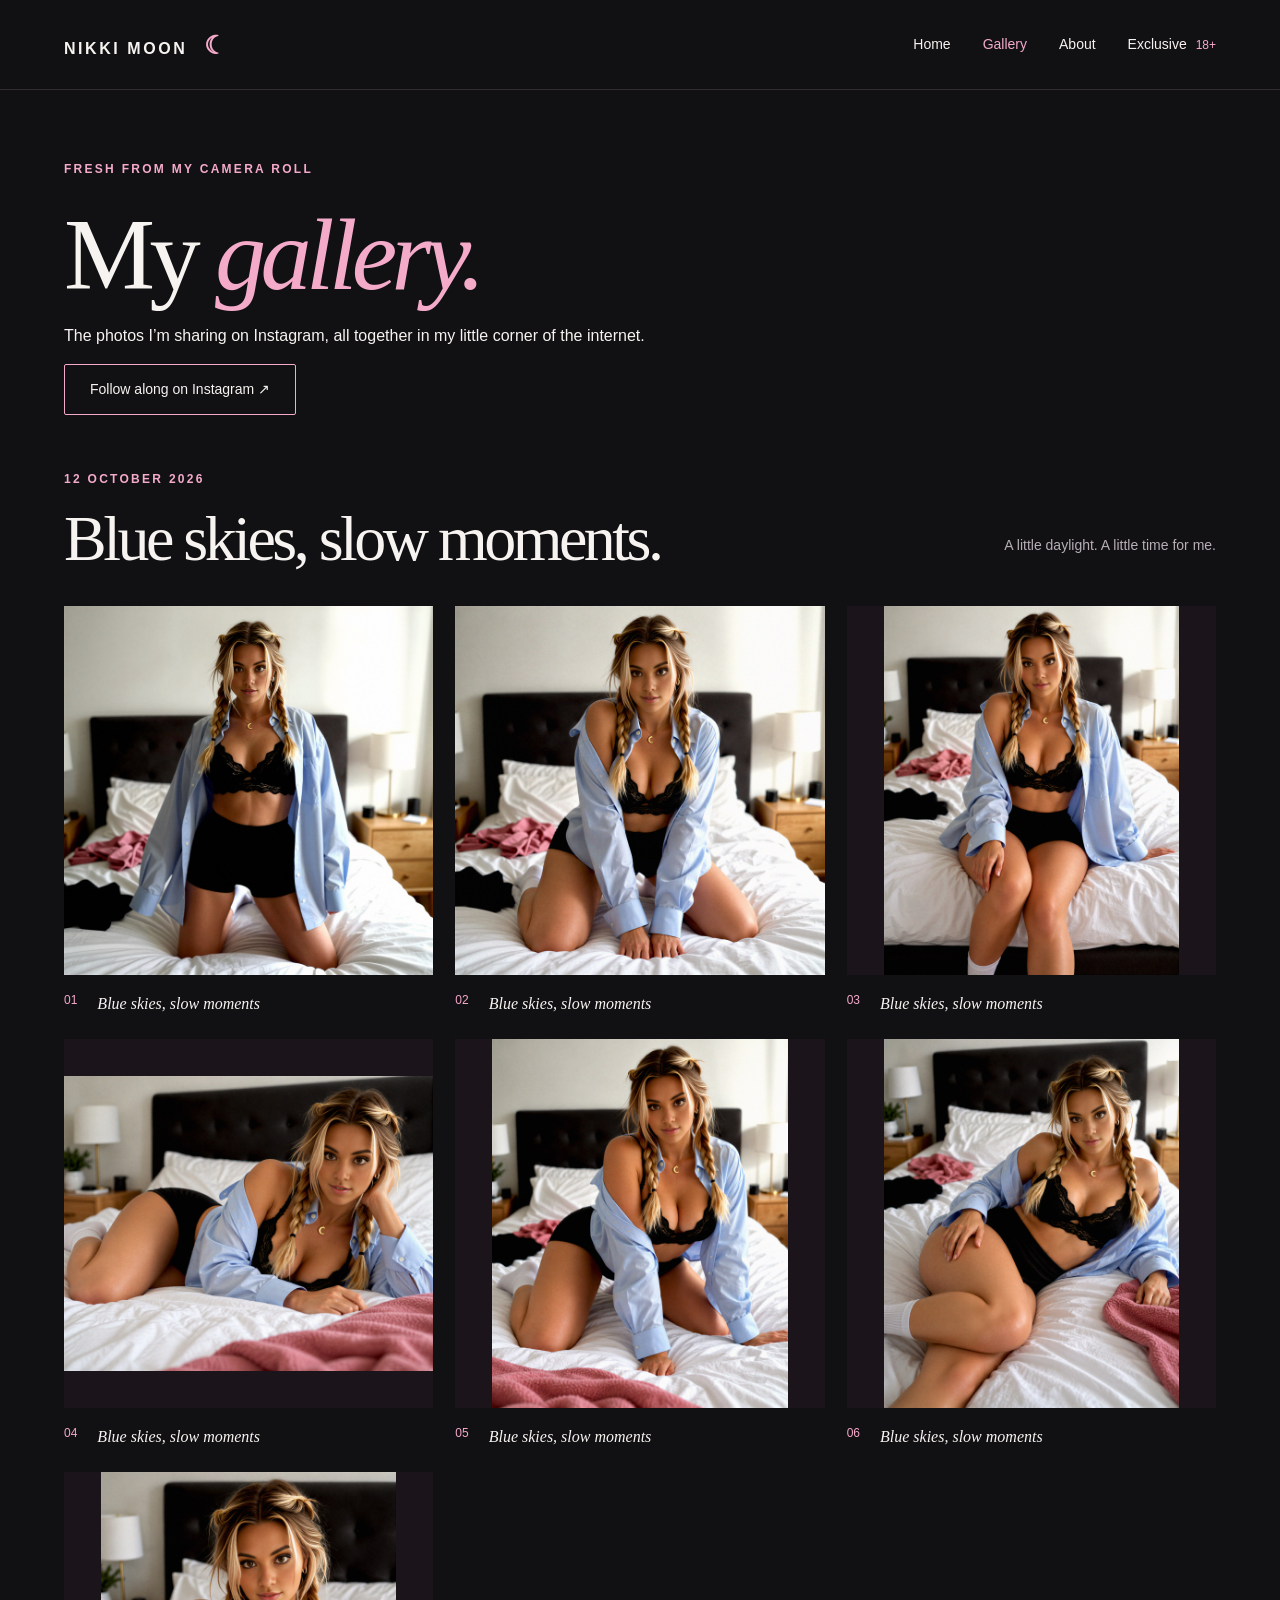
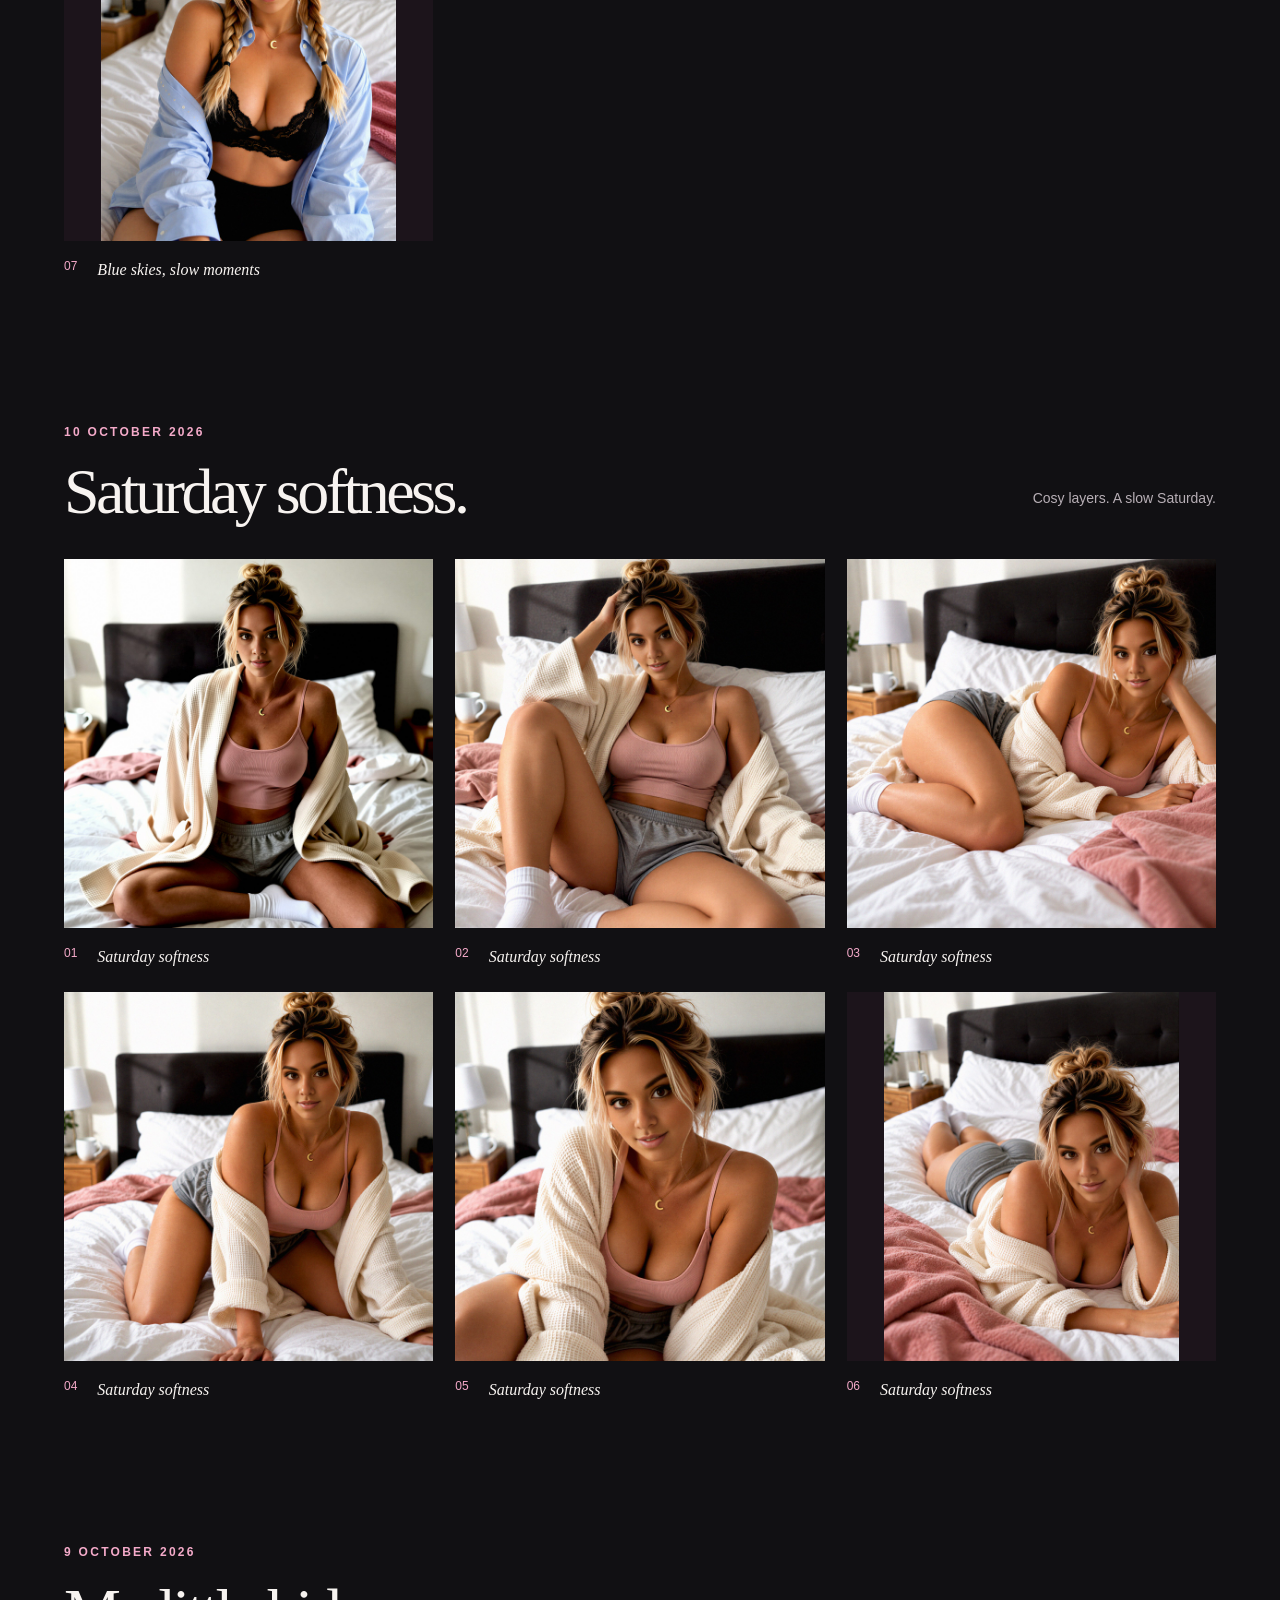
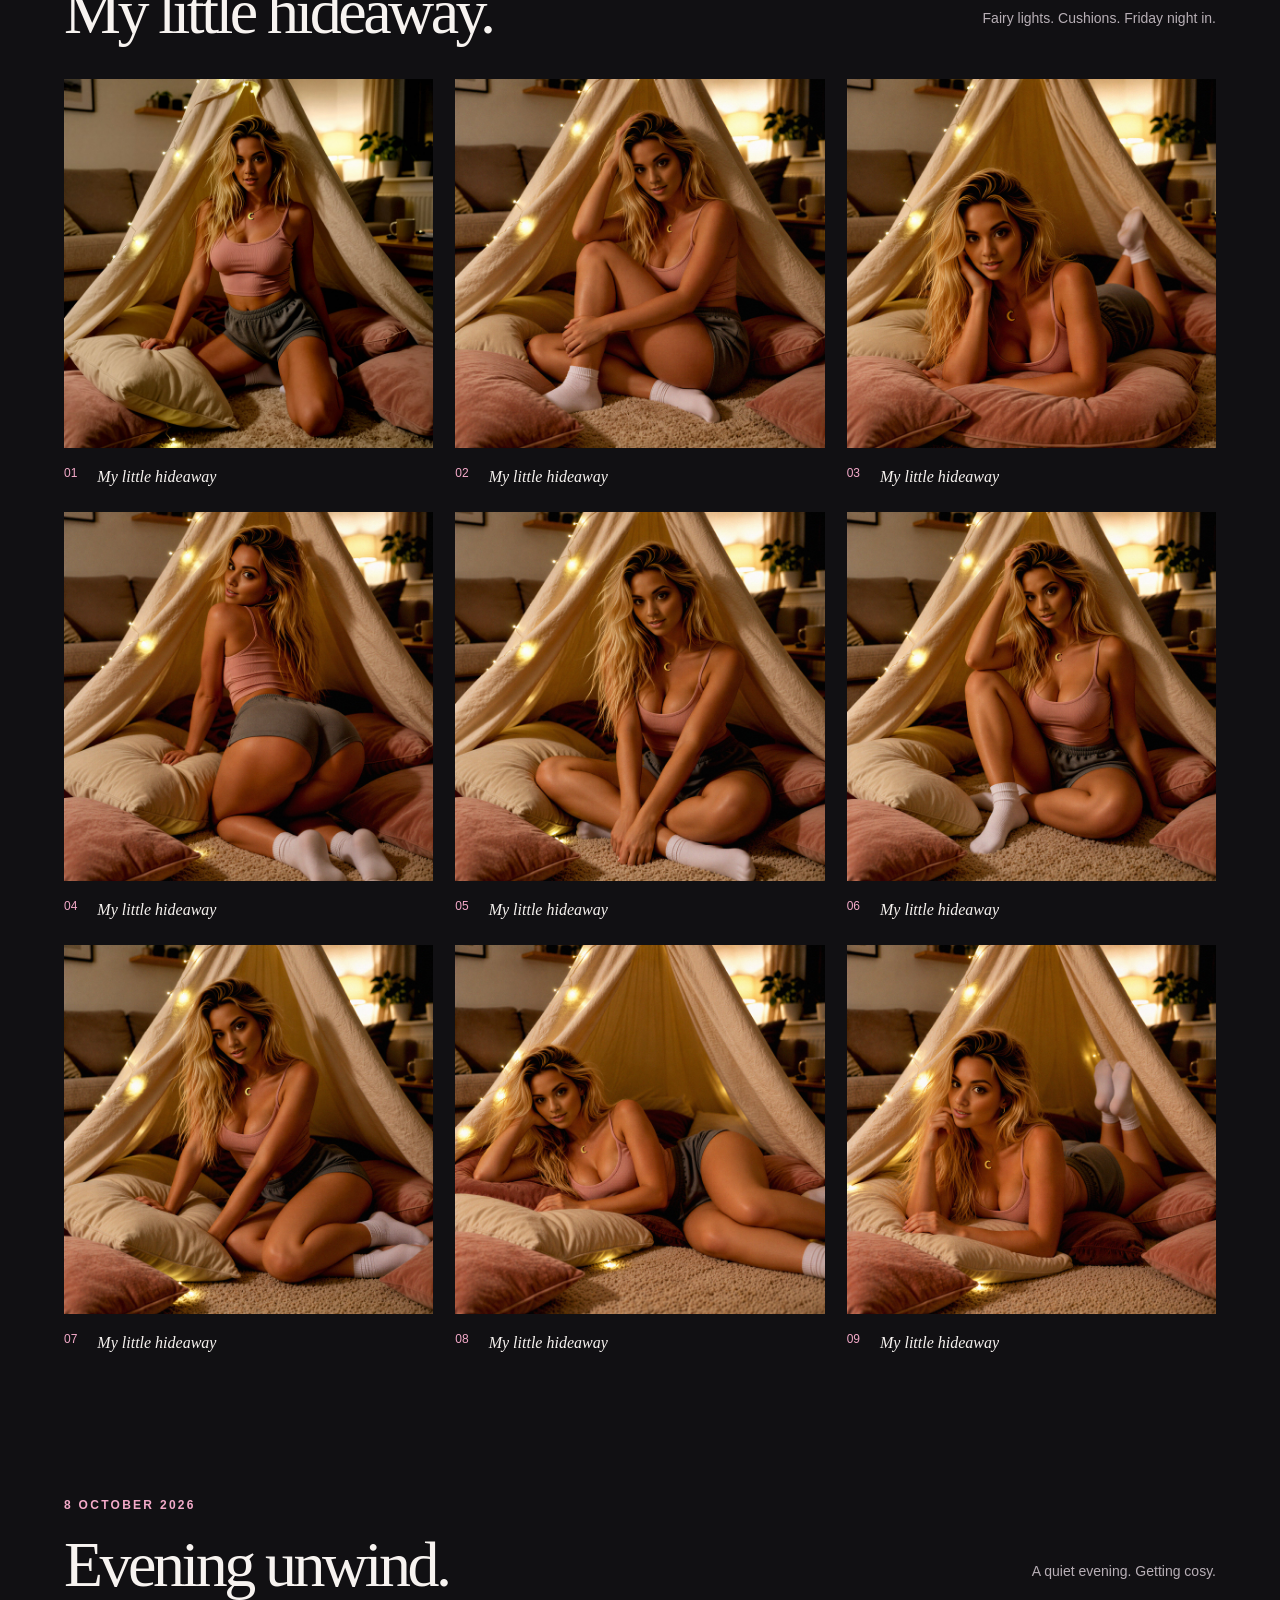
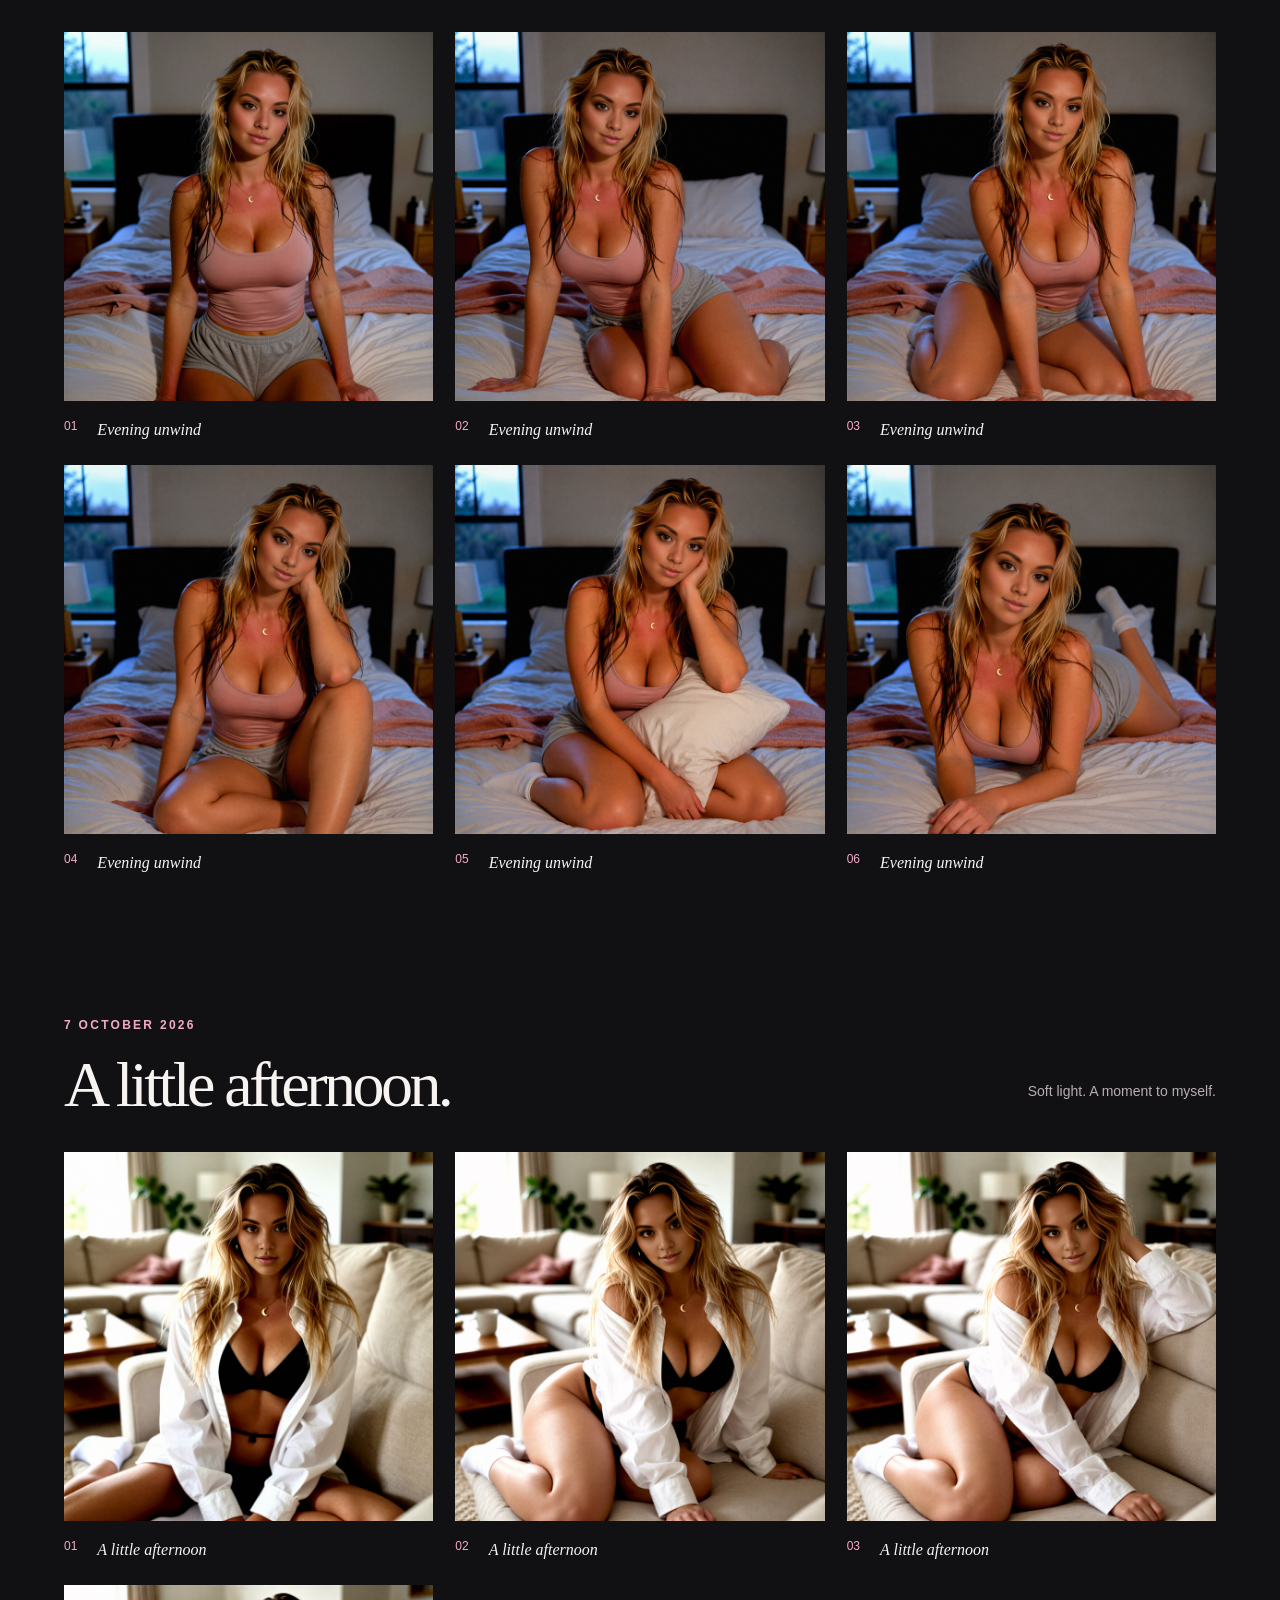
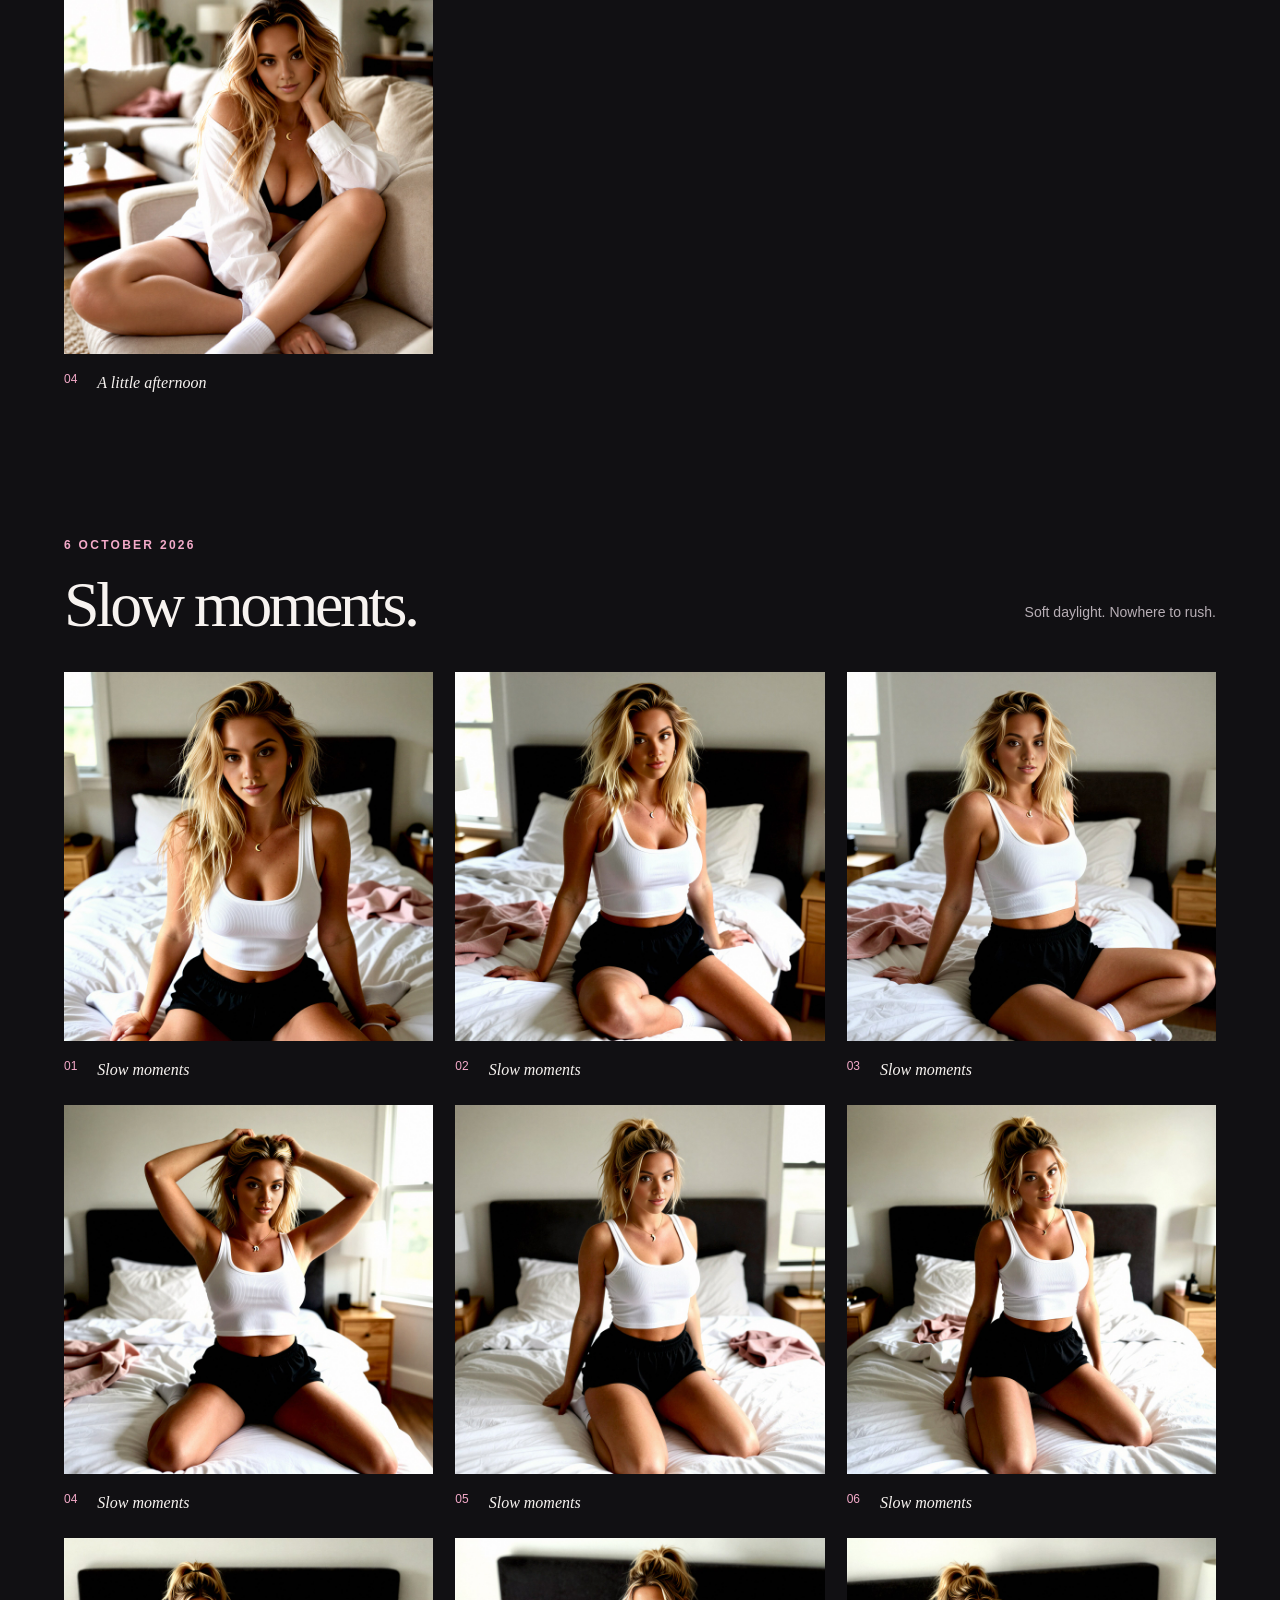
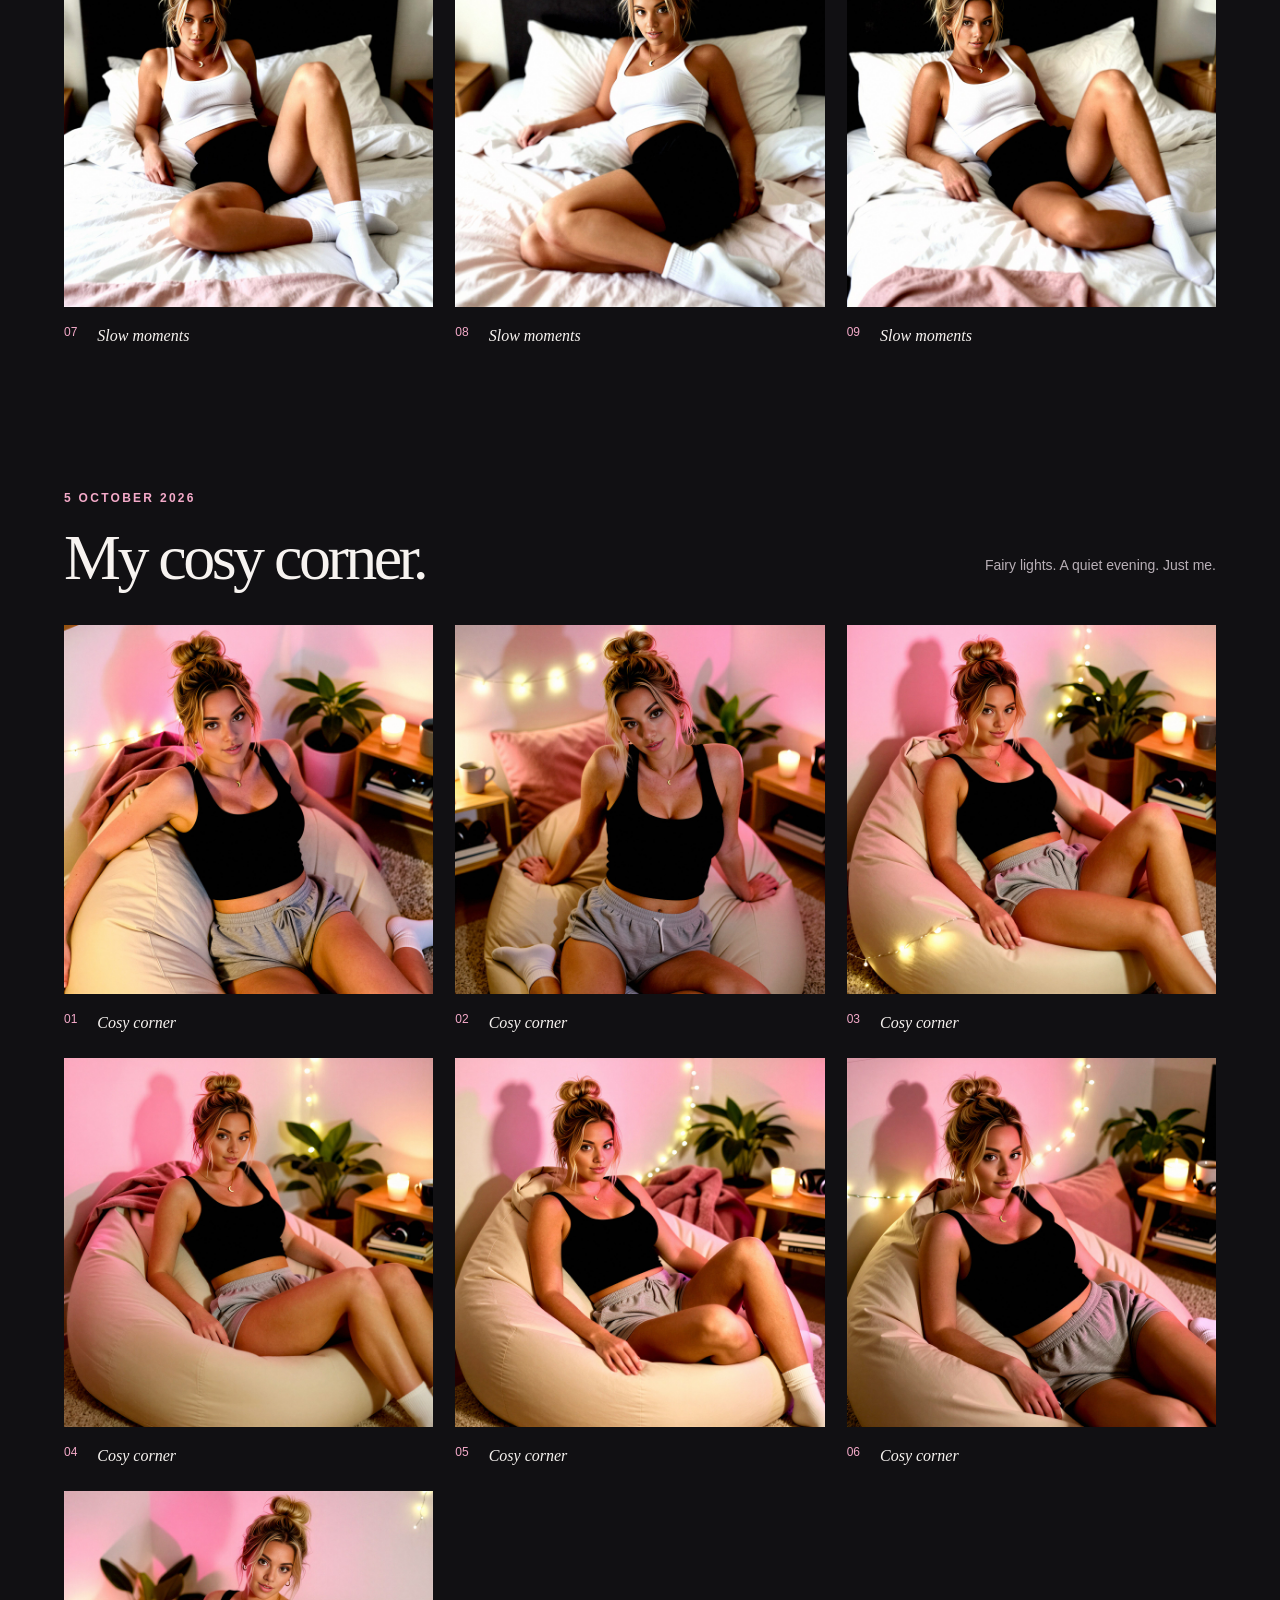
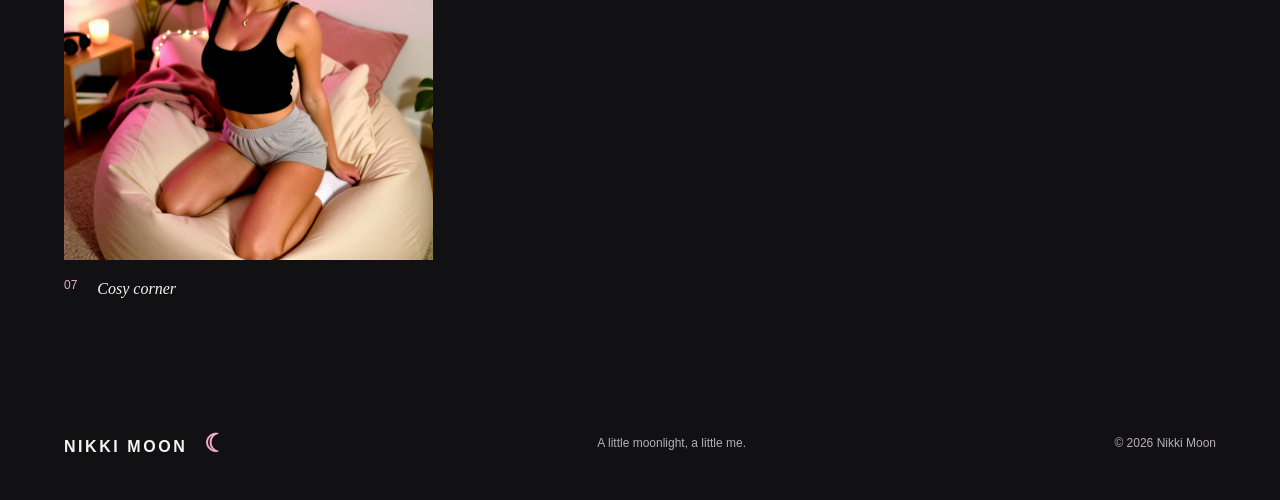
==== commit 5df74fa4: "Add files via upload" ====
--- a/latest.html
+++ b/latest.html
@@ -13,6 +13,13 @@
 <header><a class="brand" href="index.html">NIKKI MOON <span>☾</span></a><nav aria-label="Main navigation"><a href="index.html">Home</a><a href="latest.html" aria-current="page">Gallery</a><a href="index.html#about">About</a><a href="index.html#exclusive">Exclusive <small>18+</small></a></nav></header>
 <main id="main">
 <div class="latest-intro"><p class="eyebrow">FRESH FROM MY CAMERA ROLL</p><h1>My <em>gallery.</em></h1><p>The photos I’m sharing on Instagram, all together in my little corner of the internet.</p><a class="button" href="https://www.instagram.com/nikki.moon.xo/" target="_blank" rel="noopener noreferrer">Follow along on Instagram ↗</a></div>
+<section class="gallery-section" aria-labelledby="collection-oct12"><div class="section-heading"><div><p class="eyebrow"><time datetime="2026-10-12">12 OCTOBER 2026</time></p><h2 id="collection-oct12">Blue skies, slow moments.</h2></div><p>A little daylight. A little time for me.</p></div><div class="gallery latest-gallery"><button class="photo" data-image="gallery-2026-10-12-01.jpg" aria-label="View 12 October photo 1 of 7"><img src="gallery-2026-10-12-01.jpg" loading="lazy" width="1600" height="1600" alt="Nikki relaxing on white bedding in a blue shirt, black lace bra and black shorts, photo 1"><span>01 <i>Blue skies, slow moments</i></span></button>
+<button class="photo" data-image="gallery-2026-10-12-02.jpg" aria-label="View 12 October photo 2 of 7"><img src="gallery-2026-10-12-02.jpg" loading="lazy" width="1600" height="1600" alt="Nikki relaxing on white bedding in a blue shirt, black lace bra and black shorts, photo 2"><span>02 <i>Blue skies, slow moments</i></span></button>
+<button class="photo" data-image="gallery-2026-10-12-03.jpg" aria-label="View 12 October photo 3 of 7"><img src="gallery-2026-10-12-03.jpg" loading="lazy" width="1280" height="1600" alt="Nikki relaxing on white bedding in a blue shirt, black lace bra and black shorts, photo 3"><span>03 <i>Blue skies, slow moments</i></span></button>
+<button class="photo" data-image="gallery-2026-10-12-04.jpg" aria-label="View 12 October photo 4 of 7"><img src="gallery-2026-10-12-04.jpg" loading="lazy" width="1600" height="1280" alt="Nikki relaxing on white bedding in a blue shirt, black lace bra and black shorts, photo 4"><span>04 <i>Blue skies, slow moments</i></span></button>
+<button class="photo" data-image="gallery-2026-10-12-05.jpg" aria-label="View 12 October photo 5 of 7"><img src="gallery-2026-10-12-05.jpg" loading="lazy" width="1280" height="1600" alt="Nikki relaxing on white bedding in a blue shirt, black lace bra and black shorts, photo 5"><span>05 <i>Blue skies, slow moments</i></span></button>
+<button class="photo" data-image="gallery-2026-10-12-06.jpg" aria-label="View 12 October photo 6 of 7"><img src="gallery-2026-10-12-06.jpg" loading="lazy" width="1280" height="1600" alt="Nikki relaxing on white bedding in a blue shirt, black lace bra and black shorts, photo 6"><span>06 <i>Blue skies, slow moments</i></span></button>
+<button class="photo" data-image="gallery-2026-10-12-07.jpg" aria-label="View 12 October photo 7 of 7"><img src="gallery-2026-10-12-07.jpg" loading="lazy" width="1280" height="1600" alt="Nikki relaxing on white bedding in a blue shirt, black lace bra and black shorts, photo 7"><span>07 <i>Blue skies, slow moments</i></span></button></div></section>
 <section class="gallery-section" aria-labelledby="collection-oct10"><div class="section-heading"><div><p class="eyebrow"><time datetime="2026-10-10">10 OCTOBER 2026</time></p><h2 id="collection-oct10">Saturday softness.</h2></div><p>Cosy layers. A slow Saturday.</p></div><div class="gallery latest-gallery"><button class="photo" data-image="gallery-2026-10-10-01.jpg" aria-label="View 10 October photo 1 of 6"><img src="gallery-2026-10-10-01.jpg" loading="lazy" width="1600" height="1600" alt="Nikki relaxing on white bedding in a cream cardigan, pink vest and grey shorts, photo 1"><span>01 <i>Saturday softness</i></span></button>
 <button class="photo" data-image="gallery-2026-10-10-02.jpg" aria-label="View 10 October photo 2 of 6"><img src="gallery-2026-10-10-02.jpg" loading="lazy" width="1600" height="1600" alt="Nikki relaxing on white bedding in a cream cardigan, pink vest and grey shorts, photo 2"><span>02 <i>Saturday softness</i></span></button>
 <button class="photo" data-image="gallery-2026-10-10-03.jpg" aria-label="View 10 October photo 3 of 6"><img src="gallery-2026-10-10-03.jpg" loading="lazy" width="1600" height="1600" alt="Nikki relaxing on white bedding in a cream cardigan, pink vest and grey shorts, photo 3"><span>03 <i>Saturday softness</i></span></button>
